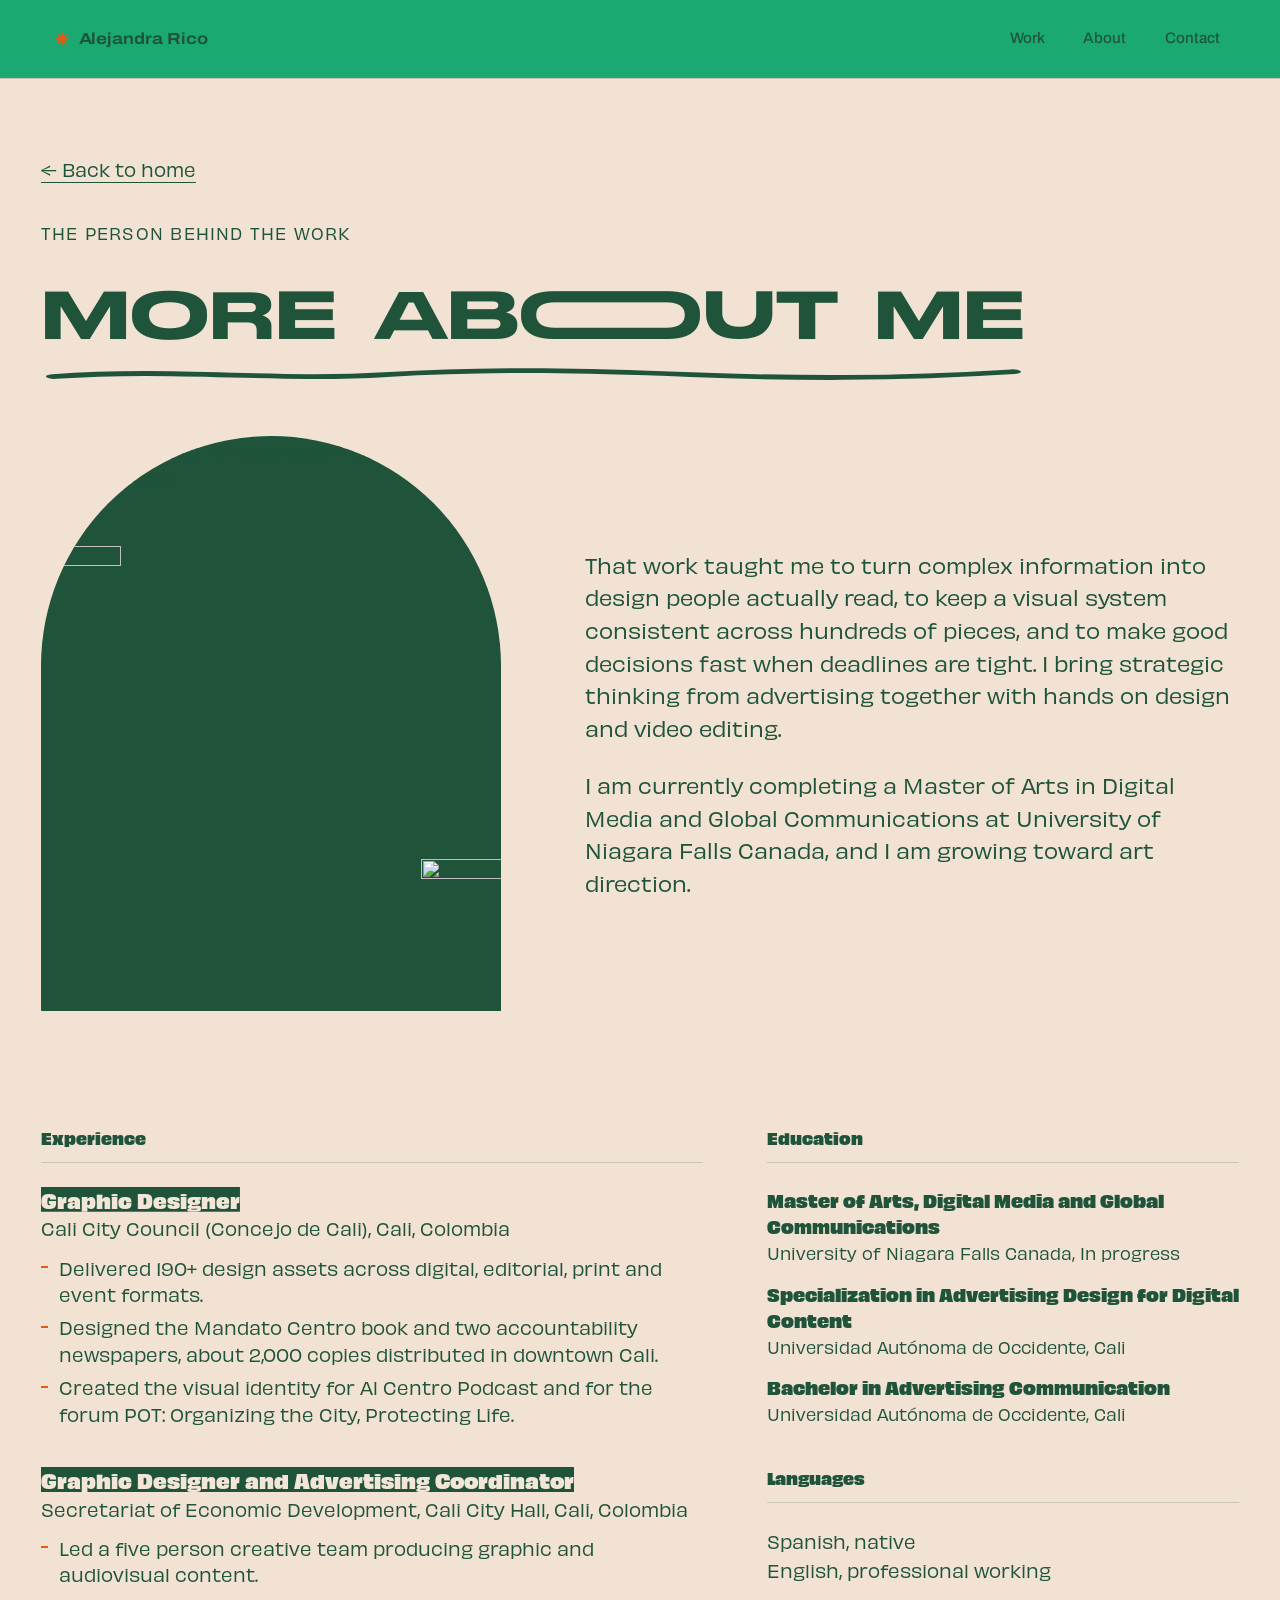
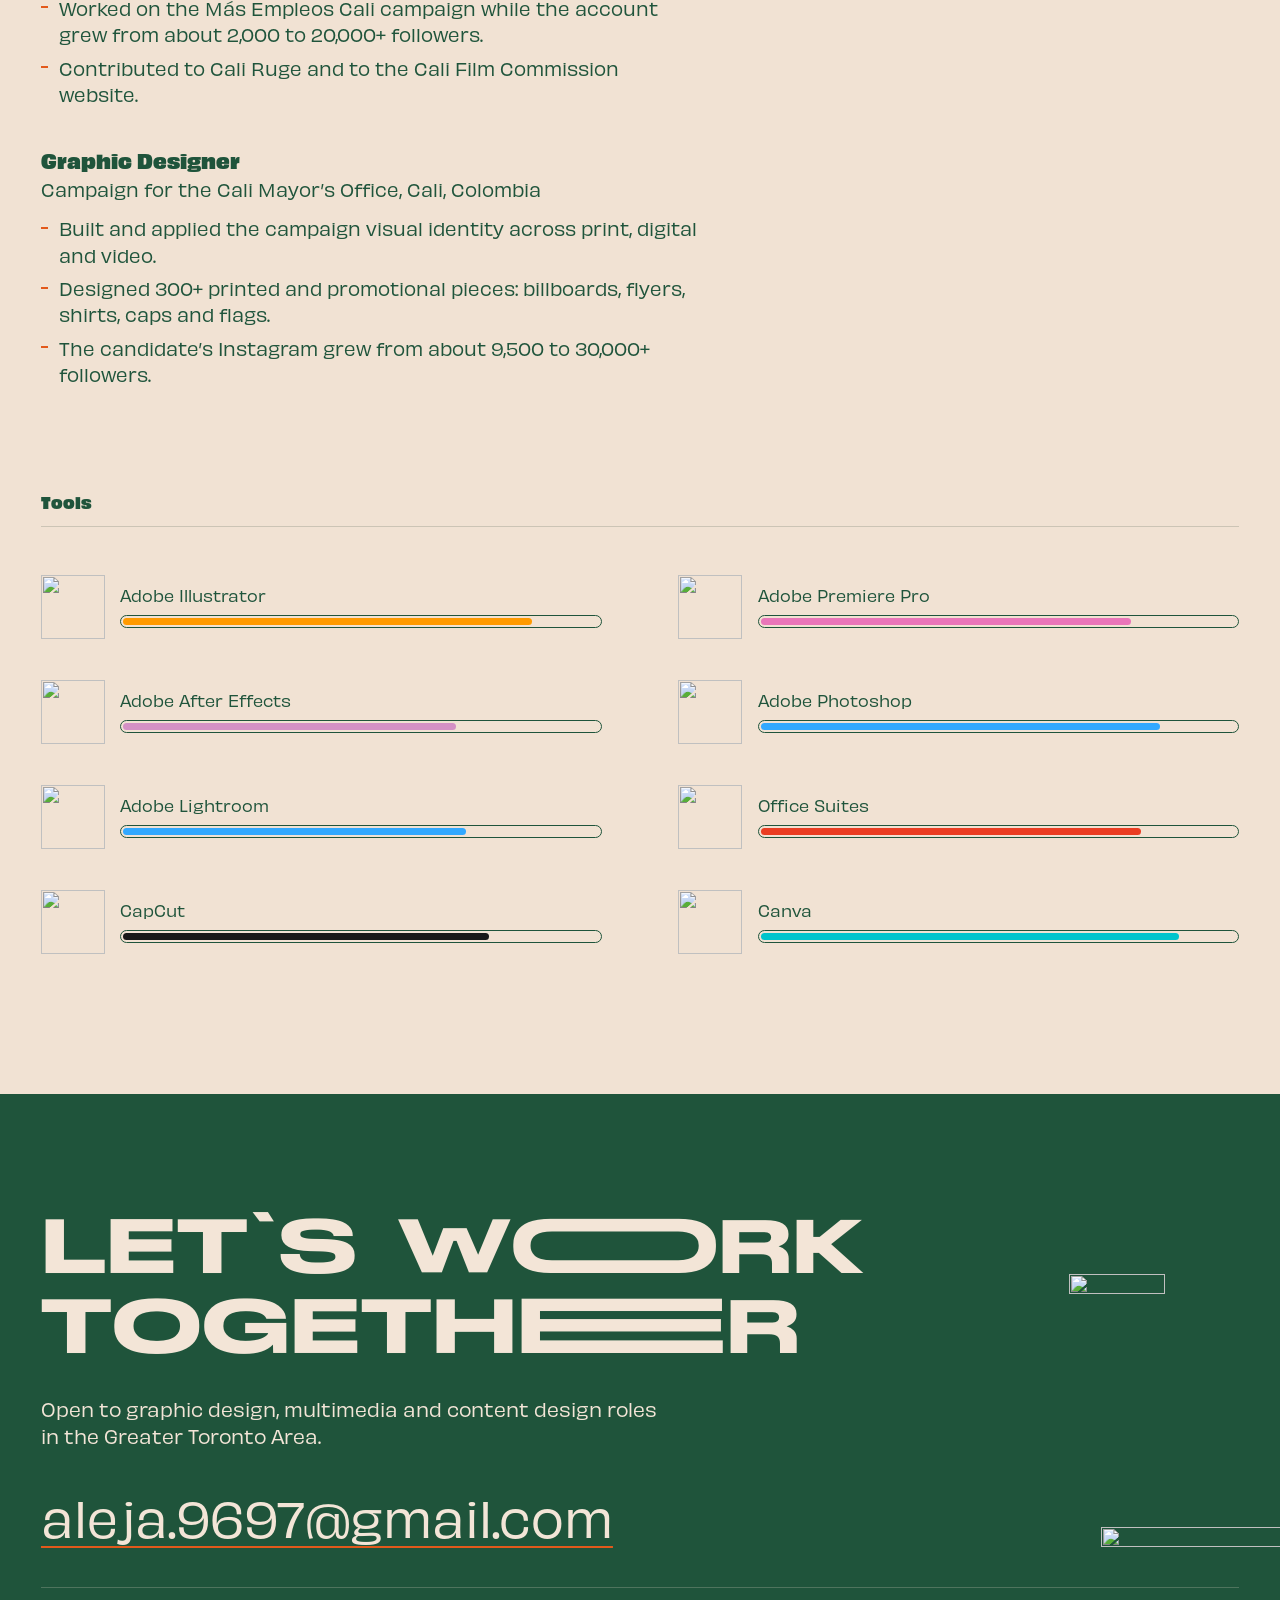
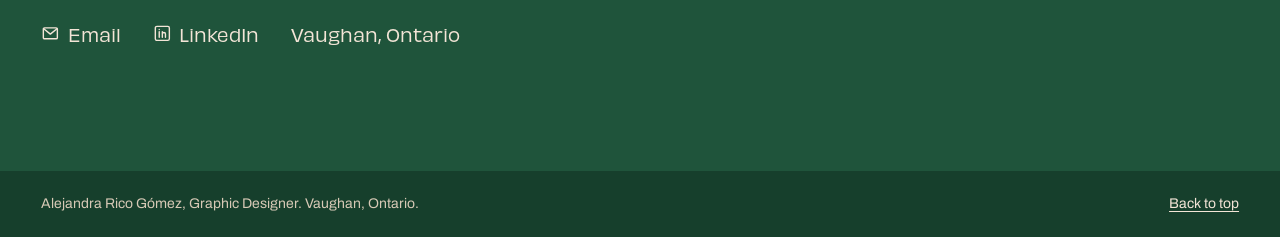
==== site/about/index.html @ 3a3b6ead "Save Mandato Centro final redesign and animations" ====
<!doctype html>
<html lang="en">
<head>
<meta charset="utf-8">
<meta name="viewport" content="width=device-width, initial-scale=1">
<title>About | Alejandra Rico</title>
<meta name="description" content="I am an advertising professional and graphic designer from Cali, Colombia. For five years I designed for public, institutional and political communication: books and newspapers, brand identities, social campaigns, video and print for the street. That work taught me to turn complex information into design people actually read, to keep a visual system consistent across hundreds of pieces, and to make good decisions fast when deadlines are tight. I bring strategic thinking from advertising together with hands on design and video editing. I am currently completing a Master of Arts in Digital Media and Global Communications at University of Niagara Falls Canada, and I am growing toward art direction.">
<meta name="theme-color" content="#1F543B">
<meta property="og:type" content="website">
<meta property="og:title" content="About | Alejandra Rico">
<meta property="og:description" content="I am an advertising professional and graphic designer from Cali, Colombia. For five years I designed for public, institutional and political communication: books and newspapers, brand identities, social campaigns, video and print for the street. That work taught me to turn complex information into design people actually read, to keep a visual system consistent across hundreds of pieces, and to make good decisions fast when deadlines are tight. I bring strategic thinking from advertising together with hands on design and video editing. I am currently completing a Master of Arts in Digital Media and Global Communications at University of Niagara Falls Canada, and I am growing toward art direction.">
<meta property="og:image" content="https://alejandra-rico-portfolio.vercel.app/img/al-centro/01.webp">
<meta name="twitter:card" content="summary_large_image">
<link rel="icon" href="../favicon.svg" type="image/svg+xml">
<link rel="preconnect" href="https://fonts.googleapis.com">
<link rel="preconnect" href="https://fonts.gstatic.com" crossorigin>
<link rel="stylesheet" href="https://fonts.googleapis.com/css2?family=Archivo:ital,wdth,wght@0,62..125,100..900;1,62..125,100..900&display=swap">
<link rel="stylesheet" href="../assets/styles.css">
<script src="../work-animation.js" defer></script></head>
<body class="is-about">

<a class="skip" href="#main">Skip to content</a>
<header class="site-header">
  <div class="wrap header-inner">
    <a class="brand" href="../"><svg class="spark" viewBox="0 0 40 40" aria-hidden="true" focusable="false"><path d="M20 0l3.2 12.4L33.5 4.6l-6.1 11.2L40 20l-12.6 4.2 6.1 11.2-10.3-7.8L20 40l-3.2-12.4-10.3 7.8 6.1-11.2L0 20l12.6-4.2L6.5 4.6l10.3 7.8z"/></svg><span>Alejandra Rico</span></a>
    <nav aria-label="Main">
      <ul class="nav">
        <li><a href="../#work">Work</a></li>
        <li><a href="../about/">About</a></li>
        <li><a href="../#contact">Contact</a></li>
      </ul>
    </nav>
  </div>
</header>
<main id="main">
<section class="about about-detail" id="about" aria-labelledby="about-title">
    <div class="wrap about-detail-intro">
      <a class="about-back" href="../#about">← Back to home</a>
      <span class="about-eyebrow">The person behind the work</span>
      <h1 id="about-title" class="section-title about-drawn-title"><span>MORE ABOOUT ME</span><svg class="about-underline" viewBox="0 0 300 20" preserveAspectRatio="none" aria-hidden="true" focusable="false"><path d="M4 12 C 41 3, 71 17, 105 10 S 168 6, 198 10 S 259 15, 296 7" pathLength="100" /></svg></h1>
      <div class="about-detail-lead">
        <figure class="about-portrait about-portrait--detail-stars">
          <img class="" src="../img/about/01.webp" width="619" height="1100" alt="Portrait of Alejandra Rico Gómez" fetchpriority="high" decoding="async">
          <img class="detail-portrait-star detail-portrait-star--first" src="/assets/img/estrella-marquee.svg" alt="" aria-hidden="true" width="130" height="130" loading="eager" decoding="async">
          <img class="detail-portrait-star detail-portrait-star--second" src="/assets/img/estrella-marquee.svg" alt="" aria-hidden="true" width="130" height="130" loading="eager" decoding="async">
        </figure>
        <div class="about-detail-copy">
          <p>That work taught me to turn complex information into design people actually read, to keep a visual system consistent across hundreds of pieces, and to make good decisions fast when deadlines are tight. I bring strategic thinking from advertising together with hands on design and video editing.</p>
          <p>I am currently completing a Master of Arts in Digital Media and Global Communications at University of Niagara Falls Canada, and I am growing toward art direction.</p>
        </div>
      </div>
    </div>
  <div class="wrap cv">
    <div class="cv-block cv-experience">
      <h3 class="cv-title">Experience</h3>
      <ol class="exp-list">
        <li class="exp">
          <p class="exp-role"><span class="exp-role-base">Graphic Designer</span><span class="exp-role-highlight" aria-hidden="true">Graphic Designer</span></p>
          <p class="exp-org">Cali City Council (Concejo de Cali), Cali, Colombia</p>
          <ul><li>Delivered 190+ design assets across digital, editorial, print and event formats.</li><li>Designed the Mandato Centro book and two accountability newspapers, about 2,000 copies distributed in downtown Cali.</li><li>Created the visual identity for Al Centro Podcast and for the forum POT: Organizing the City, Protecting Life.</li></ul>
        </li>
        <li class="exp">
          <p class="exp-role"><span class="exp-role-base">Graphic Designer and Advertising Coordinator</span><span class="exp-role-highlight" aria-hidden="true">Graphic Designer and Advertising Coordinator</span></p>
          <p class="exp-org">Secretariat of Economic Development, Cali City Hall, Cali, Colombia</p>
          <ul><li>Led a five person creative team producing graphic and audiovisual content.</li><li>Worked on the Más Empleos Cali campaign while the account grew from about 2,000 to 20,000+ followers.</li><li>Contributed to Cali Ruge and to the Cali Film Commission website.</li></ul>
        </li>
        <li class="exp">
          <p class="exp-role"><span class="exp-role-base">Graphic Designer</span><span class="exp-role-highlight" aria-hidden="true">Graphic Designer</span></p>
          <p class="exp-org">Campaign for the Cali Mayor’s Office, Cali, Colombia</p>
          <ul><li>Built and applied the campaign visual identity across print, digital and video.</li><li>Designed 300+ printed and promotional pieces: billboards, flyers, shirts, caps and flags.</li><li>The candidate’s Instagram grew from about 9,500 to 30,000+ followers.</li></ul>
        </li>
      </ol>
    </div>
    <div class="cv-side">
      <div class="cv-block">
        <h3 class="cv-title">Education</h3>
        <ul class="plain-list">
          <li><span class="strong">Master of Arts, Digital Media and Global Communications</span><span>University of Niagara Falls Canada, In progress</span></li>
          <li><span class="strong">Specialization in Advertising Design for Digital Content</span><span>Universidad Autónoma de Occidente, Cali</span></li>
          <li><span class="strong">Bachelor in Advertising Communication</span><span>Universidad Autónoma de Occidente, Cali</span></li>
        </ul>
      </div>
      <div class="cv-block">
        <h3 class="cv-title">Languages</h3>
        <p class="tool-line">Spanish, native<br>English, professional working</p>
      </div>
    </div>
  </div>

  <section class="tools-showcase wrap" aria-labelledby="tools-showcase-title">
    <h2 class="cv-title" id="tools-showcase-title">Tools</h2>
    <div class="tools-showcase-grid">
      <div class="tool-skill" style="--tool-brand-color:#FF9A00">
        <span class="tool-skill-icon" aria-hidden="true"><img class="tool-brand-logo" src="/assets/icons/tools/illustrator.svg" alt="" loading="lazy" decoding="async"></span>
        <div class="tool-skill-info">
          <span class="tool-skill-name">Adobe Illustrator</span>
          <span class="tool-skill-track" aria-hidden="true"><span class="tool-skill-fill" style="--fill-width:86%"></span></span>
        </div>
      </div>
      <div class="tool-skill" style="--tool-brand-color:#E976B9">
        <span class="tool-skill-icon" aria-hidden="true"><img class="tool-brand-logo" src="/assets/icons/tools/premierepro.svg" alt="" loading="lazy" decoding="async"></span>
        <div class="tool-skill-info">
          <span class="tool-skill-name">Adobe Premiere Pro</span>
          <span class="tool-skill-track" aria-hidden="true"><span class="tool-skill-fill" style="--fill-width:78%"></span></span>
        </div>
      </div>
      <div class="tool-skill" style="--tool-brand-color:#D490C5">
        <span class="tool-skill-icon" aria-hidden="true"><img class="tool-brand-logo" src="/assets/icons/tools/aftereffects.svg" alt="" loading="lazy" decoding="async"></span>
        <div class="tool-skill-info">
          <span class="tool-skill-name">Adobe After Effects</span>
          <span class="tool-skill-track" aria-hidden="true"><span class="tool-skill-fill" style="--fill-width:70%"></span></span>
        </div>
      </div>
      <div class="tool-skill" style="--tool-brand-color:#31A8FF">
        <span class="tool-skill-icon" aria-hidden="true"><img class="tool-brand-logo" src="/assets/icons/tools/photoshop.svg" alt="" loading="lazy" decoding="async"></span>
        <div class="tool-skill-info">
          <span class="tool-skill-name">Adobe Photoshop</span>
          <span class="tool-skill-track" aria-hidden="true"><span class="tool-skill-fill" style="--fill-width:84%"></span></span>
        </div>
      </div>
      <div class="tool-skill" style="--tool-brand-color:#31A8FF">
        <span class="tool-skill-icon" aria-hidden="true"><img class="tool-brand-logo" src="/assets/icons/tools/lightroom.svg" alt="" loading="lazy" decoding="async"></span>
        <div class="tool-skill-info">
          <span class="tool-skill-name">Adobe Lightroom</span>
          <span class="tool-skill-track" aria-hidden="true"><span class="tool-skill-fill" style="--fill-width:72%"></span></span>
        </div>
      </div>
      <div class="tool-skill" style="--tool-brand-color:#EA3E23">
        <span class="tool-skill-icon" aria-hidden="true"><img class="tool-brand-logo" src="/assets/icons/tools/microsoft365.svg" alt="" loading="lazy" decoding="async"></span>
        <div class="tool-skill-info">
          <span class="tool-skill-name">Office Suites</span>
          <span class="tool-skill-track" aria-hidden="true"><span class="tool-skill-fill" style="--fill-width:80%"></span></span>
        </div>
      </div>
      <div class="tool-skill" style="--tool-brand-color:#191919">
        <span class="tool-skill-icon" aria-hidden="true"><img class="tool-brand-logo" src="/assets/icons/tools/capcut.svg" alt="" loading="lazy" decoding="async"></span>
        <div class="tool-skill-info">
          <span class="tool-skill-name">CapCut</span>
          <span class="tool-skill-track" aria-hidden="true"><span class="tool-skill-fill" style="--fill-width:77%"></span></span>
        </div>
      </div>
      <div class="tool-skill" style="--tool-brand-color:#00C4CC">
        <span class="tool-skill-icon" aria-hidden="true"><img class="tool-brand-logo" src="/assets/icons/tools/canva.svg" alt="" loading="lazy" decoding="async"></span>
        <div class="tool-skill-info">
          <span class="tool-skill-name">Canva</span>
          <span class="tool-skill-track" aria-hidden="true"><span class="tool-skill-fill" style="--fill-width:88%"></span></span>
        </div>
      </div>
    </div>
  </section>

  </section>
</main>
<section class="contact" id="contact" aria-labelledby="contact-title">
  <img class="contact-side-star contact-side-star--left" src="/assets/img/star-side-left.svg" alt="" aria-hidden="true" width="1203" height="955">
  <img class="contact-side-star contact-side-star--right" src="/assets/img/star-side-right.svg" alt="" aria-hidden="true" width="802" height="1100">
  <div class="wrap">
    <h2 class="contact-title" id="contact-title">LET’S WOORK TOGETHEER</h2>
    <img class="contact-accent-star" src="/assets/img/estrella-marquee.svg" alt="" aria-hidden="true" width="140" height="140" loading="lazy" decoding="async">
    <p class="contact-lede">Open to graphic design, multimedia and content design roles in the Greater Toronto Area.</p>
    <a class="contact-email" href="mailto:aleja.9697@gmail.com">aleja.9697@gmail.com</a>
    <ul class="contact-links">
      <li><a href="mailto:aleja.9697@gmail.com"><svg class="icon" viewBox="0 0 24 24" aria-hidden="true" focusable="false"><rect x="3" y="5" width="18" height="14" rx="1.5"/><path d="m3.5 6 8.5 7 8.5-7"/></svg><span>Email</span></a></li>
      <li><a href="https://www.linkedin.com/in/alexaricogo01/" target="_blank" rel="noopener"><svg class="icon" viewBox="0 0 24 24" aria-hidden="true" focusable="false"><rect x="3" y="3" width="18" height="18" rx="2"/><path d="M8 10v7M8 7v.01M12 17v-4a2 2 0 0 1 4 0v4M12 10v7"/></svg><span>LinkedIn</span></a></li>
      <li class="contact-place">Vaughan, Ontario</li>
    </ul>
  </div>
</section>
<footer class="site-footer">
  <div class="wrap footer-inner">
    <p>Alejandra Rico Gómez, Graphic Designer. Vaughan, Ontario.</p>
    <p><a href="../#top">Back to top</a></p>
  </div>
</footer>
</body>
</html>
---- site/assets/styles.css ----
/* Alejandra Rico portfolio
   Palette and type drawn from her own portfolio: forest green, sand, ember spark.
   Typeface: Archivo (variable width + weight). */

@font-face {
  font-family: 'Stretch Pro';
  src: url('./fonts/StretchPro.otf') format('opentype');
  font-weight: 400;
  font-style: normal;
  font-display: swap;
}
@font-face {
  font-family: 'Obviously';
  src: url('./fonts/fonnts.com-Obviously_Blck.otf') format('opentype');
  font-weight: 900;
  font-style: normal;
  font-display: swap;
}
@font-face {
  font-family: 'Obviously';
  src: url('./fonts/fonnts.com-Obviously.otf') format('opentype');
  font-weight: 400;
  font-style: normal;
  font-display: swap;
}
:root {
  --forest: #1f543b;
  --forest-deep: #163f2c;
  --sand: #f1e2d3;
  --sand-deep: #e8d2bd;
  --paper: #f8efe6;
  --ink: #11281b;
  --ink-soft: #3f5446;
  --on-forest: #f3e5d7;
  --on-forest-soft: #d7c9b6;
  --ember: #e2591b;
  --rule: rgba(17, 40, 27, 0.16);
  --rule-forest: rgba(243, 229, 215, 0.22);

  --gutter: clamp(1rem, 3.2vw, 2.75rem);
  --max: 1440px;
  --space-1: 0.5rem;
  --space-2: 1rem;
  --space-3: 1.5rem;
  --space-4: 2.5rem;
  --space-5: 4rem;
  --space-6: clamp(4rem, 9vw, 8rem);

  --text: 1.0625rem;
  --small: 0.875rem;
  --ease: cubic-bezier(0.2, 0.7, 0.1, 1);
  color-scheme: light;
}

*,
*::before,
*::after { box-sizing: border-box; }

html { -webkit-text-size-adjust: 100%; scroll-behavior: smooth; }
@media (prefers-reduced-motion: reduce) { html { scroll-behavior: auto; } }

body {
  margin: 0;
  background: var(--sand);
  color: var(--ink);
  font-family: 'Archivo', system-ui, -apple-system, 'Segoe UI', sans-serif;
  font-size: var(--text);
  line-height: 1.55;
  font-stretch: 100%;
  font-weight: 400;
  -webkit-font-smoothing: antialiased;
  text-rendering: optimizeLegibility;
}

::selection { background: var(--forest); color: var(--on-forest); }
.hero ::selection, .contact ::selection { background: var(--on-forest); color: var(--forest); }
html { scrollbar-color: var(--forest) var(--sand-deep); }

img { display: block; max-width: 100%; height: auto; }
h1, h2, h3, p, dl, dd, ul, ol, figure { margin: 0; }
ul, ol { padding: 0; list-style: none; }
a { color: inherit; }

:focus-visible {
  outline: 2px solid var(--ember);
  outline-offset: 3px;
  border-radius: 2px;
}

.wrap {
  width: 100%;
  max-width: var(--max);
  margin-inline: auto;
  padding-inline: var(--gutter);
}

.icon {
  width: 1.1em;
  height: 1.1em;
  fill: none;
  stroke: currentColor;
  stroke-width: 1.8;
  stroke-linecap: round;
  stroke-linejoin: round;
  flex: none;
}

.spark { fill: var(--ember); flex: none; }

.skip {
  position: absolute;
  left: var(--gutter);
  top: -100px;
  background: var(--ink);
  color: var(--paper);
  padding: 0.6rem 1rem;
  z-index: 10;
  text-decoration: none;
}
.skip:focus { top: 0.75rem; }

/* ---------- Header ---------- */
.site-header { position: relative; z-index: 2; }
.is-home .site-header { background: var(--forest); color: var(--on-forest); }
.header-inner {
  display: flex;
  align-items: center;
  justify-content: space-between;
  gap: var(--space-2);
  min-height: 4.25rem;
}
.brand {
  display: inline-flex;
  align-items: center;
  gap: 0.55rem;
  text-decoration: none;
  font-weight: 700;
  font-stretch: 115%;
  font-size: 1rem;
  letter-spacing: -0.005em;
  min-height: 44px;
}
.brand .spark { width: 1rem; height: 1rem; transition: transform 0.6s var(--ease); }
.brand:hover .spark { transform: rotate(45deg); }
.nav { display: flex; gap: clamp(0.25rem, 2vw, 1.75rem); }
.nav a {
  display: inline-flex;
  align-items: center;
  min-height: 44px;
  padding-inline: 0.4rem;
  text-decoration: none;
  font-size: 0.95rem;
  font-weight: 500;
  background-image: linear-gradient(currentColor, currentColor);
  background-size: 0 1.5px;
  background-repeat: no-repeat;
  background-position: 0.4rem calc(100% - 0.7rem);
  transition: background-size 0.3s var(--ease);
}
.nav a:hover { background-size: calc(100% - 0.8rem) 1.5px; }

/* ---------- Hero ---------- */
.hero {
  background: var(--forest);
  color: var(--on-forest);
  padding-block: clamp(2rem, 6vw, 5rem) clamp(2.5rem, 6vw, 5rem);
  overflow: hidden;
}
.hero .wrap { container-type: inline-size; }
.hero-name {
  font-family: 'Stretch Pro', sans-serif;
  font-stretch: normal;
  font-weight: 400;
  text-transform: uppercase;
  font-size: calc(100cqi / 12.5);
  line-height: 0.95;
  letter-spacing: 0;
  color: var(--on-forest);
}
.hero-name .line { display: flex; align-items: flex-start; gap: 0.08em; overflow: hidden; padding-bottom: 0.04em; }
.hero-name .line > span { display: block; }
.hero-name .spark { width: 0.34em; height: 0.34em; margin-top: 0.06em; }
@media (prefers-reduced-motion: no-preference) {
  .hero-name .line > span { animation: rise 0.9s var(--ease) both; }
  .hero-name .line:nth-child(2) > span { animation-delay: 0.08s; }
  .hero-name .spark { animation: spin-in 1.1s 0.25s var(--ease) both; }
  .hero-foot { animation: fade 0.8s 0.35s var(--ease) both; }
}
@keyframes rise { from { transform: translateY(105%); } to { transform: none; } }
@keyframes spin-in { from { transform: rotate(-90deg) scale(0.2); opacity: 0; } to { transform: none; opacity: 1; } }
@keyframes fade { from { opacity: 0; } to { opacity: 1; } }

.hero-foot {
  display: grid;
  grid-template-columns: minmax(0, 1.25fr) minmax(0, 1fr);
  gap: var(--space-4);
  margin-top: clamp(2rem, 5vw, 4rem);
  padding-top: var(--space-3);
  border-top: 1px solid var(--rule-forest);
}
.hero-statement {
  font-size: clamp(1.15rem, 1.9vw, 1.6rem);
  line-height: 1.35;
  font-weight: 400;
  max-width: 34ch;
  text-wrap: pretty;
}
.hero-statement a { color: inherit; }
.hero-facts { display: grid; gap: 0.9rem; align-content: start; font-size: 0.95rem; }
.hero-facts div { display: grid; grid-template-columns: 6.5rem 1fr; gap: 1rem; }
.hero-facts dt { color: var(--on-forest-soft); }
.hero-facts a { text-decoration-thickness: 1px; text-underline-offset: 3px; overflow-wrap: anywhere; }
.hero-facts a:hover { color: #fff; }

/* ---------- Section heads ---------- */
.section-head {
  display: flex;
  justify-content: space-between;
  align-items: baseline;
  gap: var(--space-3);
  flex-wrap: wrap;
  margin-bottom: var(--space-4);
}
.section-title {
  font-stretch: 125%;
  font-weight: 800;
  font-size: clamp(1.9rem, 4.4vw, 3.6rem);
  line-height: 0.95;
  letter-spacing: -0.02em;
  text-transform: uppercase;
}
.section-note { color: var(--ink-soft); max-width: 36ch; font-size: 0.95rem; }

/* ---------- Work grid ---------- */
.work { padding-block: var(--space-6) var(--space-5); }
.work-row {
  display: grid;
  grid-template-columns: repeat(12, minmax(0, 1fr));
  column-gap: clamp(0.75rem, 1.6vw, 1.5rem);
  margin-bottom: clamp(2rem, 4vw, 3.5rem);
}
.work-item {
  grid-column: span var(--span);
  text-decoration: none;
  display: block;
}
.work-media {
  display: block;
  overflow: hidden;
  height: clamp(260px, 36vw, 600px);
  background: var(--sand-deep);
  border-radius: 3px;
}
.work-row:has(.span-4) .work-media { height: clamp(260px, 32vw, 520px); }
.work-media img {
  width: 100%;
  height: 100%;
  object-fit: cover;
  transition: transform 0.9s var(--ease);
}
.work-item:hover .work-media img { transform: scale(1.025); }
.work-item.is-contain .work-media { background: var(--forest); }
.work-item.is-contain .work-media img { object-fit: contain; }
.work-caption {
  display: flex;
  justify-content: space-between;
  align-items: baseline;
  gap: 1rem;
  padding-top: 0.85rem;
}
.work-title {
  font-stretch: 112%;
  font-weight: 700;
  font-size: clamp(1.05rem, 1.5vw, 1.3rem);
  line-height: 1.2;
  letter-spacing: -0.01em;
}
.work-item:hover .work-title { text-decoration: underline; text-decoration-thickness: 1.5px; text-underline-offset: 4px; }
.work-meta {
  display: flex;
  gap: 1rem;
  color: var(--ink-soft);
  font-size: var(--small);
  white-space: nowrap;
}

/* ---------- About ---------- */
.about { padding-block: var(--space-5) var(--space-6); border-top: 1px solid var(--rule); }
.about-grid {
  display: grid;
  grid-template-columns: minmax(0, 5fr) minmax(0, 7fr);
  gap: clamp(2rem, 5vw, 5rem);
  align-items: end;
}
.about-portrait {
  background: var(--forest);
  border-radius: 999px 999px 3px 3px;
  overflow: hidden;
  aspect-ratio: 4 / 5;
  display: flex;
  align-items: flex-end;
  justify-content: center;
  max-width: 460px;
}
.about-portrait img { width: 70%; height: auto; }
.about-body { display: grid; gap: 1.1rem; max-width: 62ch; }
.about-body .section-title { margin-bottom: 0.4rem; }
.about-body p { color: var(--ink-soft); text-wrap: pretty; }
.about-body .lede { color: var(--ink); font-size: clamp(1.15rem, 1.7vw, 1.4rem); line-height: 1.4; }

.impact-wrap { margin-top: var(--space-6); }
.impact { display: grid; }
.impact-item {
  display: grid;
  grid-template-columns: minmax(9rem, 3fr) minmax(0, 7fr);
  gap: 0.25rem clamp(1rem, 3vw, 3rem);
  align-items: center;
  padding-block: 1.1rem;
  border-bottom: 1px solid var(--rule);
}
.impact-item:first-child { padding-top: 0.2rem; }
.impact-value {
  font-stretch: 125%;
  font-weight: 800;
  font-size: clamp(1.9rem, 3.6vw, 3.2rem);
  line-height: 1;
  letter-spacing: -0.02em;
  color: var(--forest);
  font-variant-numeric: tabular-nums;
}
.impact-label { font-size: clamp(1rem, 1.4vw, 1.2rem); color: var(--ink); max-width: 52ch; }

.cv {
  display: grid;
  grid-template-columns: minmax(0, 7fr) minmax(0, 5fr);
  gap: clamp(2rem, 5vw, 5rem);
  margin-top: var(--space-6);
}
.cv-title {
  font-size: var(--small);
  font-weight: 600;
  color: var(--ink-soft);
  padding-bottom: 0.75rem;
  margin-bottom: var(--space-3);
  border-bottom: 1px solid var(--rule);
}
.exp-list { display: grid; gap: var(--space-4); }
.exp-role { font-stretch: 112%; font-weight: 700; font-size: 1.2rem; line-height: 1.25; }
.exp-org { color: var(--ink-soft); margin-top: 0.15rem; }
.exp ul { margin-top: 0.8rem; display: grid; gap: 0.45rem; }
.exp ul li { position: relative; padding-left: 1.1rem; max-width: 62ch; }
.exp ul li::before {
  content: '';
  position: absolute;
  left: 0;
  top: 0.68em;
  width: 0.45rem;
  height: 2px;
  background: var(--ember);
}
.cv-side { display: grid; gap: var(--space-4); align-content: start; }
.plain-list { display: grid; gap: 1rem; }
.plain-list li { display: grid; gap: 0.1rem; }
.strong { font-weight: 600; }
.plain-list li span:not(.strong) { color: var(--ink-soft); font-size: 0.95rem; }
.tool-line { color: var(--ink); line-height: 1.7; }

.capabilities { margin-top: var(--space-6); }
.cap-list {
  display: grid;
  grid-template-columns: repeat(3, minmax(0, 1fr));
  column-gap: clamp(1.5rem, 3vw, 3rem);
  row-gap: var(--space-4);
}
.cap dt { font-stretch: 112%; font-weight: 700; font-size: 1.15rem; margin-bottom: 0.35rem; }
.cap dd { color: var(--ink-soft); max-width: 38ch; }

/* ---------- Contact ---------- */
.contact {
  background: var(--forest);
  color: var(--on-forest);
  padding-block: var(--space-6);
}
.contact-title {
  font-stretch: 125%;
  font-weight: 800;
  text-transform: uppercase;
  font-size: clamp(2.1rem, 7vw, 6.5rem);
  line-height: 0.92;
  letter-spacing: -0.02em;
  max-width: 12ch;
}
.contact-lede { margin-top: var(--space-3); max-width: 44ch; color: var(--on-forest-soft); font-size: 1.1rem; }
.contact-email {
  display: inline-block;
  margin-top: var(--space-4);
  font-stretch: 110%;
  font-weight: 600;
  font-size: clamp(1.3rem, 4.2vw, 3.4rem);
  line-height: 1.1;
  letter-spacing: -0.01em;
  text-decoration: underline;
  text-decoration-thickness: 2px;
  text-underline-offset: 0.18em;
  text-decoration-color: var(--ember);
  overflow-wrap: anywhere;
  transition: color 0.2s;
}
.contact-email:hover { color: #fff; }
.contact-links {
  display: flex;
  flex-wrap: wrap;
  gap: 0.75rem 2rem;
  align-items: center;
  margin-top: var(--space-4);
  padding-top: var(--space-3);
  border-top: 1px solid var(--rule-forest);
}
.contact-links a {
  display: inline-flex;
  align-items: center;
  gap: 0.5rem;
  min-height: 44px;
  text-decoration: none;
  font-weight: 500;
}
.contact-links a:hover span { text-decoration: underline; text-underline-offset: 4px; }
.contact-place { color: var(--on-forest-soft); }

.site-footer { background: var(--forest-deep); color: var(--on-forest-soft); font-size: var(--small); }
.footer-inner { display: flex; justify-content: space-between; gap: 1rem; flex-wrap: wrap; padding-block: 1.4rem; }
.footer-inner a { color: var(--on-forest); text-underline-offset: 3px; }

/* ---------- Project page ---------- */
.project-head { padding-block: clamp(1.5rem, 4vw, 3rem) var(--space-5); }
.back {
  display: inline-flex;
  align-items: center;
  gap: 0.45rem;
  min-height: 44px;
  text-decoration: none;
  font-size: 0.95rem;
  font-weight: 500;
  color: var(--ink-soft);
  margin-bottom: clamp(1.5rem, 4vw, 3rem);
}
.back:hover { color: var(--ink); }
.back:hover .icon { transform: translateX(-3px); }
.back .icon { transition: transform 0.25s var(--ease); }
.project-title {
  font-stretch: 125%;
  font-weight: 800;
  text-transform: uppercase;
  font-size: clamp(2.2rem, 7.4vw, 6rem);
  line-height: 0.9;
  letter-spacing: -0.02em;
  max-width: 14ch;
  text-wrap: balance;
}
.project-summary {
  margin-top: var(--space-3);
  font-size: clamp(1.15rem, 1.9vw, 1.55rem);
  line-height: 1.35;
  max-width: 40ch;
  text-wrap: pretty;
}
.project-meta {
  display: grid;
  grid-template-columns: repeat(5, minmax(0, 1fr));
  gap: var(--space-3);
  margin-top: var(--space-5);
  padding-top: var(--space-3);
  border-top: 1.5px solid var(--ink);
}
.project-meta dt { font-size: var(--small); color: var(--ink-soft); margin-bottom: 0.3rem; }
.project-meta dd { font-weight: 500; }
.project-links { margin-top: var(--space-4); display: flex; flex-wrap: wrap; gap: 0.75rem; }
.pill-link {
  display: inline-flex;
  align-items: center;
  gap: 0.5rem;
  min-height: 44px;
  padding: 0.6rem 1.2rem;
  background: var(--forest);
  color: var(--on-forest);
  text-decoration: none;
  font-weight: 600;
  border-radius: 999px;
  transition: background-color 0.2s;
}
.pill-link:hover { background: var(--forest-deep); }
.pill-link:hover .icon { transform: translate(2px, -2px); }
.pill-link .icon { transition: transform 0.25s var(--ease); }

.project-story { background: var(--paper); padding-block: var(--space-5); }
.story-grid {
  display: grid;
  grid-template-columns: repeat(3, minmax(0, 1fr));
  gap: var(--space-4) clamp(1.5rem, 3vw, 3rem);
}
.story-title { font-size: var(--small); font-weight: 600; color: var(--forest); margin-bottom: 0.6rem; }
.story p { max-width: 46ch; text-wrap: pretty; }
.palette { grid-column: 1 / -1; padding-top: var(--space-3); border-top: 1px solid var(--rule); }
.palette ul { display: flex; flex-wrap: wrap; gap: 1.25rem; }
.palette li { display: grid; gap: 0.45rem; }
.swatch {
  display: block;
  width: clamp(4.5rem, 9vw, 7.5rem);
  aspect-ratio: 3 / 2;
  border-radius: 3px;
  box-shadow: inset 0 0 0 1px rgba(17, 40, 27, 0.1);
}
.hex { font-size: var(--small); color: var(--ink-soft); font-variant-numeric: tabular-nums; }

.gallery { padding-block: var(--space-5) var(--space-3); }
.g-row { display: flex; gap: clamp(0.6rem, 1.2vw, 1.1rem); margin-bottom: clamp(0.6rem, 1.2vw, 1.1rem); }
.g-item { flex: calc(var(--r) * 100) 1 0; min-width: 0; }
.g-item img { width: 100%; border-radius: 3px; background: var(--sand-deep); }

.social-group { padding-block: var(--space-4); }
.social-group + .social-group { border-top: 1px solid var(--rule); }
.project-story + .social-group { margin-top: var(--space-3); }
.social-head { display: flex; align-items: baseline; gap: 1rem; flex-wrap: wrap; margin-bottom: var(--space-3); }
.social-name { font-stretch: 115%; font-weight: 700; font-size: clamp(1.3rem, 2.2vw, 1.8rem); line-height: 1.15; }
.social-note { color: var(--ink-soft); }
.post-grid { display: grid; grid-template-columns: repeat(6, minmax(0, 1fr)); gap: clamp(0.4rem, 0.9vw, 0.8rem); }
.post-grid img { width: 100%; height: 100%; object-fit: cover; aspect-ratio: 4 / 5; border-radius: 2px; background: var(--sand-deep); }

/* Optional photographic next-project navigation, enabled in project content. */
.project-next-visual-link {
  position: relative;
  isolation: isolate;
  display: block;
  overflow: hidden;
  background: #1F543B;
  color: #F3E5D7;
  text-decoration: none;
  font-family: 'Obviously', sans-serif;
}
.project-next-visual-atmosphere {
  position: relative;
  height: clamp(260px, 38vw, 560px);
  overflow: hidden;
}
.project-next-visual-background {
  position: absolute;
  inset: 0;
  width: 100%;
  height: 100%;
  object-fit: cover;
  object-position: center 42%;
}
.project-next-visual-atmosphere::after {
  content: '';
  position: absolute;
  inset: 0;
  background: linear-gradient(180deg, rgba(31,84,59,.08), rgba(31,84,59,.55) 50%, #1F543B 100%);
}
.project-next-visual-content {
  display: grid;
  grid-template-columns: minmax(0, 1.15fr) minmax(0, 1fr);
  align-items: center;
  gap: clamp(2rem, 5vw, 5rem);
  padding-block: clamp(2.5rem, 6vw, 6rem);
  background: #1F543B;
}
.project-next-visual-photo { display: flex; align-items: center; justify-content: center; }
.project-next-visual-image {
  width: 100%;
  height: auto;
  max-height: 380px;
  aspect-ratio: auto;
  object-fit: contain;
  transition: transform .7s ease;
}
.project-next-visual-label {
  display: flex;
  align-items: center;
  gap: 1rem;
  margin-bottom: 1.25rem;
  font-size: .9rem;
  letter-spacing: .1em;
}
.project-next-visual-label .icon { width: 1.5rem; height: 1.5rem; transition: transform .3s ease; }
.project-next-visual-content h2 {
  max-width: 18ch;
  font: 900 clamp(2rem, 4vw, 4rem)/1.08 'Obviously', sans-serif;
  letter-spacing: -.04em;
  text-wrap: balance;
}
.project-next-visual-content p { max-width: 48ch; margin-top: 1.5rem; font-size: clamp(1rem, 1.5vw, 1.2rem); }
.project-next-visual-link:focus-visible { outline: 3px solid #F3E5D7; outline-offset: -8px; }
@media (hover: hover) {
  .project-next-visual-link:hover .project-next-visual-image { transform: scale(1.025); }
  .project-next-visual-link:hover .icon { transform: translateX(5px); }
}
@media (max-width: 760px) {
  .project-next-visual-content { grid-template-columns: minmax(0, 1fr); }
  .project-next-visual-background { object-position: 58% center; }
}
@media (prefers-reduced-motion: reduce) {
  .project-next-visual-image, .project-next-visual-label .icon { transition: none; }
  .project-next-visual-link:hover .project-next-visual-image,
  .project-next-visual-link:hover .icon { transform: none; }
}
.is-mandato .project-meta dt,
.is-mandato .project-meta dd { font-family: 'Obviously', sans-serif; font-weight: 400; }
.is-mandato .project-meta dt { font-size: .8rem; letter-spacing: .04em; }
.project-tools { display: flex; flex-wrap: wrap; align-items: center; gap: .65rem; }
.project-tools img { width: 36px; height: 36px; object-fit: contain; }
.is-mandato .project--editorial .project-story {
  position: relative;
  isolation: isolate;
  overflow: hidden;
  background-color: #1F543B;
  background-image:
    linear-gradient(to right, rgba(68,133,104,.3) 1px, transparent 1px),
    linear-gradient(to bottom, rgba(68,133,104,.3) 1px, transparent 1px);
  background-size: 30px 30px;
  background-repeat: repeat;
}
.is-mandato .project-story .story { background: #1AAA71; border-color: #1F543B; }
.is-mandato .project-story .story-title,
.is-mandato .project-story .story p { color: #11281B; }
.is-mandato .project-story::before,
.is-mandato .project-story::after {
  content: '';
  position: absolute;
  width: clamp(100px, 18vw, 240px);
  height: clamp(100px, 18vw, 240px);
  background: center / contain no-repeat;
  opacity: .2;
  pointer-events: none;
  z-index: -1;
}
.is-mandato .project-story::before { top: 0; left: -3%; background-image: url('./img/star-side-left.svg'); }
.is-mandato .project-story::after { bottom: 0; right: -3%; background-image: url('./img/star-side-right.svg'); }
.project-footer { background: #F3E5D7; color: #1F543B; font: 400 .95rem/1.6 'Obviously', sans-serif; }
.project-footer-inner { display: flex; justify-content: space-between; align-items: center; gap: 2rem; padding-block: 2.5rem; }
.project-footer-copyright { margin-top: .5rem; font-size: .75rem; }
.project-footer-actions { display: flex; flex-wrap: wrap; gap: 1rem; }
.project-footer-actions a,
.project-footer-actions button { padding: .65rem 1rem; border: 1px solid currentColor; border-radius: 2px; color: inherit; background: transparent; font: inherit; text-decoration: none; }
.project-footer-actions button:disabled { opacity: .5; cursor: not-allowed; }
.project-footer-actions a { transition: background-color .2s ease, color .2s ease; }
.project-footer-actions a:hover,
.project-footer-actions a:focus-visible { background: #1F543B; color: #F3E5D7; }
.project-loader { display: none; }
.project-loader.is-active { display: grid; place-items: center; position: fixed; inset: 0; z-index: 9999; background: #1F543B; pointer-events: none; animation: project-loader-safety 2.5s step-end forwards; }
.project-loader img { animation: project-entry-spin 1.8s linear infinite; }
@keyframes project-entry-spin { to { transform: rotate(360deg); } }
@keyframes project-loader-safety { to { visibility: hidden; } }
@media (prefers-reduced-motion: reduce) {
  .project-loader img { animation: none; }
  .project-footer-actions a { transition: none; }
}
@media (max-width: 760px) { .project-footer-inner { flex-direction: column; align-items: flex-start; } }
.next { padding-block: var(--space-5) var(--space-6); }
.next-link {
  display: flex;
  justify-content: space-between;
  align-items: flex-end;
  flex-wrap: wrap;
  gap: 0.75rem 2rem;
  text-decoration: none;
  padding-top: var(--space-3);
  border-top: 1.5px solid var(--ink);
}
.next-label {
  display: inline-flex;
  align-items: center;
  gap: 0.5rem;
  font-weight: 600;
  color: var(--forest);
  white-space: nowrap;
}
.next-title {
  min-width: 0;
  font-stretch: 125%;
  font-weight: 800;
  text-transform: uppercase;
  font-size: clamp(1.8rem, 5.5vw, 5rem);
  line-height: 0.95;
  letter-spacing: -0.02em;
  overflow-wrap: break-word;
}
.next-label .icon { transition: transform 0.3s var(--ease); }
.next-link:hover .next-label .icon { transform: translateX(5px); }
.next-link:hover .next-title { color: var(--forest); }

.hero-404 { min-height: 50vh; }
.hero-404 .hero-statement { margin-top: var(--space-4); }

/* ---------- Responsive ---------- */
@media (max-width: 1024px) {
  .cap-list { grid-template-columns: repeat(2, minmax(0, 1fr)); }
  .project-meta { grid-template-columns: repeat(2, minmax(0, 1fr)); }
}

@media (max-width: 760px) {
  :root { --text: 1rem; }
  .hero-foot { grid-template-columns: 1fr; gap: var(--space-3); }
  .hero-facts div { grid-template-columns: 5.5rem 1fr; }
  .work-row { display: block; margin-bottom: 0; }
  .work-item { margin-bottom: 2.25rem; }
  .work-media,
  .work-row:has(.span-4) .work-media { height: auto; aspect-ratio: 4 / 5; }
  .work-item.span-7 .work-media,
  .work-item.span-12 .work-media { aspect-ratio: 4 / 3; }
  .work-caption { flex-direction: column; gap: 0.2rem; }
  .about-grid { grid-template-columns: 1fr; }
  .about-portrait { max-width: 300px; }
  .cv { grid-template-columns: 1fr; }
  .impact-item { grid-template-columns: 1fr; }
  .cap-list { grid-template-columns: 1fr; }
  .story-grid { grid-template-columns: 1fr; }
  .g-row { flex-direction: column; }
  .g-item { flex: none; }
  .post-grid { grid-template-columns: repeat(3, minmax(0, 1fr)); }
  .project-title { font-stretch: 100%; font-size: clamp(1.7rem, 8.6vw, 3rem); }
  .next-title { font-stretch: 105%; font-size: clamp(1.6rem, 7.6vw, 3rem); }
  .project-meta { margin-top: var(--space-4); row-gap: var(--space-3); }
  .nav { gap: 0; }
  .nav a { font-size: 0.9rem; }
  .brand span { font-size: 0.95rem; }
}
/* MENU SUPERIOR - OBVIOUSLY */

.is-home .site-header {
  background: var(--forest);
  padding-top: 12px;
}

.is-home .header-inner {
  background: #1AAA71;
  color: #1F543B;
  font-family: 'Obviously', sans-serif;
  font-weight: 900;
  border-radius: 16px;
  padding-inline: 24px;
  min-height: 66px;
}

.is-home .brand,
.is-home .nav a {
  color: #1F543B;
  font-family: 'Obviously', sans-serif;
  font-weight: 900;
}

@media (max-width: 360px) {
  .project-meta { grid-template-columns: 1fr; }
}

/* OBVIOUSLY REGULAR - TEXTOS INFERIORES */

.hero-copy-box,
.hero-info-box {
  font-family: 'Obviously', sans-serif;
  font-weight: 400;
  color: #F3E5D7;
}

.hero-copy-box .hero-statement,
.hero-info-box .fact-card dt,
.hero-info-box .fact-card dd,
.hero-info-box .fact-card a {
  font-family: 'Obviously', sans-serif;
  font-weight: 400;
  color: #F3E5D7;
}

/* OCULTAR ESTRELLAS EN LA PORTADA */

.is-home .brand .spark,
.hero-name .spark {
  display: none;
}


/* PORTADA - CUADRICULA Y RECUADROS */

/* Fondo principal sin cuadricula */
.hero {
  background-color: #1F543B;
  background-image: none;
}

/* Cuadricula solamente detras del nombre */
.hero-name-box {
  background: none;
  background-image: none;
  border: 0;
  border-radius: 0;
  padding: 0;
  overflow: visible;
}

/* Mantener Stretch Pro dentro del recuadro */
.hero-name-box .hero-name {
  font-size: calc(100cqi / 14);
}

/* Dos recuadros inferiores */
.hero-foot {
  display: grid;
  grid-template-columns: minmax(0, 1.15fr) minmax(0, 1fr);
  gap: 24px;
  align-items: stretch;
  margin-top: 28px;
  padding-top: 0;
  border-top: none;
}

/* Relleno verde y texto oscuro */
.hero-copy-box,
.hero-info-box {
  background-color: #1AAA71;
  color: #1F543B;
  border-radius: 22px;
  padding: clamp(20px, 2.5vw, 34px);
  font-family: 'Obviously', sans-serif;
  font-weight: 400;
}

/* Descripcion profesional */
.hero-copy-box .hero-statement {
  color: #1F543B;
  font-family: 'Obviously', sans-serif;
  font-weight: 400;
  max-width: none;
  font-size: clamp(1rem, 1.6vw, 1.35rem);
  line-height: 1.4;
}

/* Distribucion de la informacion */
.hero-info-box .hero-facts {
  display: grid;
  gap: 20px;
}

.hero-info-box .hero-facts > .fact-card {
  display: grid;
  grid-template-columns: 48px minmax(0, 1fr);
  column-gap: 14px;
  row-gap: 3px;
  align-items: center;
}

/* Circulos con iconos */
.hero-info-box .fact-card::before {
  content: "";
  grid-column: 1;
  grid-row: 1 / span 2;
  display: grid;
  place-items: center;
  width: 44px;
  height: 44px;
  border-radius: 50%;
  background-color: #82264F;
  color: #F3E5D7;
  font-size: 22px;
}

.hero-info-box .fact-focus::before {
  content: "✦";
}

.hero-info-box .fact-based::before {
  content: "⌖";
}

.hero-info-box .fact-contact::before {
  content: "✉";
}

/* Textos del recuadro de informacion */
.hero-info-box .fact-card dt,
.hero-info-box .fact-card dd {
  grid-column: 2;
  color: #1F543B;
  font-family: 'Obviously', sans-serif;
  font-weight: 400;
}

.hero-info-box .fact-card dt {
  font-size: 0.8rem;
  line-height: 1.3;
  text-transform: uppercase;
}

.hero-info-box .fact-card dd {
  font-size: 1rem;
  line-height: 1.4;
  overflow-wrap: anywhere;
}

.hero-info-box .fact-card a {
  color: #1F543B;
}

/* Adaptacion para celulares */
@media (max-width: 760px) {
  .hero-name-box {
    padding: 8px;
    border-radius: 16px;
    background-size: 24px 24px;
  }

  .hero-foot {
    grid-template-columns: 1fr;
    gap: 16px;
  }

  .hero-copy-box,
  .hero-info-box {
    padding: 20px;
    border-radius: 16px;
  }
}

/* AJUSTE FINAL - INFORMACION INFERIOR SIN RECUADROS */

.hero-foot {
  grid-template-columns: minmax(0, 1.15fr) minmax(0, 1fr);
  gap: 48px;
  margin-top: 36px;
  padding-top: 24px;
  border-top: 1px solid rgba(243, 229, 215, 0.22);
  align-items: start;
}

.hero-copy-box,
.hero-info-box {
  background: transparent;
  border: none;
  border-radius: 0;
  padding: 0;
  color: #F3E5D7;
  box-shadow: none;
}

.hero-copy-box .hero-statement {
  color: #F3E5D7;
  font-family: 'Obviously', sans-serif;
  font-weight: 400;
  font-size: clamp(1.15rem, 1.9vw, 1.6rem);
  line-height: 1.35;
}

.hero-info-box .fact-card dt,
.hero-info-box .fact-card dd,
.hero-info-box .fact-card a {
  color: #F3E5D7;
  font-family: 'Obviously', sans-serif;
  font-weight: 400;
}

/* Eliminar los circulos e iconos anteriores */
.hero-info-box .fact-card::before {
  display: none;
}

.hero-info-box .hero-facts > .fact-card {
  display: grid;
  grid-template-columns: 7rem minmax(0, 1fr);
  gap: 1rem;
}

.hero-info-box .fact-card dt {
  grid-column: 1;
  grid-row: 1;
  font-size: 0.95rem;
  text-transform: none;
}

.hero-info-box .fact-card dd {
  grid-column: 2;
  grid-row: 1;
  font-size: 0.95rem;
}

@media (max-width: 760px) {
  .hero-foot {
    grid-template-columns: 1fr;
    gap: 24px;
  }
}


/* AJUSTE DE LINEAS Y DESCRIPCION */

/* Linea vertical entre descripcion e informacion */
.hero-foot {
  position: relative;
  grid-template-columns: minmax(0, 1.15fr) minmax(0, 1fr);
  column-gap: 0;
  align-items: start;
}

.hero-copy-box {
  padding-right: 36px;
  border-right: 1px solid rgba(243, 229, 215, 0.22);
}

.hero-info-box {
  padding-left: 36px;
}

/* Descripcion ligeramente mas pequena */
.hero-copy-box .hero-statement {
  font-size: clamp(1rem, 1.6vw, 1.35rem);
  line-height: 1.45;
  color: #F3E5D7;
}

/* En celular, eliminar la linea vertical */
@media (max-width: 760px) {
  .hero-foot {
    grid-template-columns: 1fr;
    row-gap: 24px;
  }

  .hero-copy-box {
    padding-right: 0;
    border-right: none;
  }

  .hero-info-box {
    padding-left: 0;
  }
}

/* ELIMINAR CUADRICULA Y RECUADRO DEL NOMBRE */

.hero .hero-name-box {
  background: transparent;
  background-image: none;
  border: none;
  border-radius: 0;
  padding: 0;
  overflow: visible;
}

/* Recuperar el tamaño original de Stretch Pro */
.hero .hero-name-box .hero-name {
  font-size: calc(100cqi / 12.5);
}

/* BANNER GRAFICO ENTRE HERO Y WORK */

.hero-band {
  width: 100%;
  background: #1F543B;
  overflow: hidden;
}

.hero-band img {
  display: block;
  width: 100%;
  height: auto;
}

/* AJUSTE RESPONSIVE DE PORTADA Y BANNER */

.hero {
  padding-top: clamp(24px, 3vw, 48px);
  padding-bottom: clamp(24px, 3vw, 48px);
}

.hero-band {
  width: 100%;
  overflow: hidden;
  background: #1AAA71;
}

.hero-band img {
  display: block;
  width: 100%;
  height: auto;
  object-fit: contain;
}

@media (max-width: 760px) {
  .hero {
    padding-top: 24px;
    padding-bottom: 24px;
  }

}

/* NUEVA PORTADA CON IMAGEN */

.hero.hero-image-section {
  background: #1F543B;
  padding: 0;
  overflow: hidden;
}

.hero-image {
  width: 100%;
  margin: 0;
  padding: 0;
}

.hero-image img {
  display: block;
  width: 100%;
  height: auto;
}


/* SELECTED WORK - NUEVA TIPOGRAFIA */

.work .work-custom-title {
  font-family: 'Stretch Pro', sans-serif;
  font-weight: 400;
  font-stretch: normal;
  color: #1F543B;
  font-size: clamp(2rem, 5vw, 5.5rem);
  line-height: 1.1;
  letter-spacing: 0;
  text-transform: uppercase;
  max-width: 100%;
}

/* Descripcion de los 10 proyectos */

.work .section-note {
  font-family: 'Obviously', sans-serif;
  font-weight: 400;
  color: #1F543B;
  font-size: clamp(0.9rem, 1.2vw, 1.1rem);
  line-height: 1.5;
}

/* Adaptacion a celulares */

@media (max-width: 760px) {
  .work .work-custom-title {
    font-size: clamp(1.5rem, 6vw, 3rem);
  }
}


/* SELECTED WORK - TITULOS DE PROYECTOS */

.work .work-title {
  font-family: 'Obviously', sans-serif;
  font-weight: 900;
  color: #1F543B;
  font-size: clamp(1.1rem, 1.5vw, 1.5rem);
  line-height: 1.25;
}


/* BOTONES PERSONALIZADOS - SELECTED WORK */

.work .work-meta {
  display: flex;
  align-items: center;
  justify-content: flex-end;
  gap: 12px;
}

/* BOTONES SELECTED WORK - TAMAÑO AJUSTADO */

.work .work-badge-img {
  display: block;
  height: 22px;
  width: auto;
  max-width: 100%;
  object-fit: contain;
  flex-shrink: 0;
}

.work .work-meta {
  display: flex;
  align-items: center;
  justify-content: flex-end;
  gap: 12px;
}

.work .work-badge-img {
  display: block;
  height: 42px;
  width: auto;
  max-width: none;
  object-fit: contain;
  flex-shrink: 0;
}

/* AJUSTE FINAL DE BOTONES SELECTED WORK */

.work .work-badge-img {
  height: 20px !important;
  width: auto !important;
  max-width: 100%;
  object-fit: contain;
  flex-shrink: 0;
}

/* SELECTED WORK - ANIMACIONES DE FOTOGRAFIAS */

/* Aparicion suave al hacer scroll */
.work .work-item {
  opacity: 1;
  transition: opacity 0.8s ease, transform 0.8s ease;
}

.work .work-item.reveal-ready {
  opacity: 0;
  transform: translateY(25px);
}

.work .work-item.reveal-ready.is-visible {
  opacity: 1;
  transform: translateY(0);
}

/* Zoom al pasar el cursor */
.work .work-media {
  overflow: hidden;
}

.work .work-media img {
  transition: transform 0.65s ease;
}

@media (hover: hover) {
  .work .work-item:hover .work-media img {
    transform: scale(1.045);
  }
}

/* Accesibilidad */
@media (prefers-reduced-motion: reduce) {
  .work .work-item,
  .work .work-media img {
    transition: none;
  }

  .work .work-item.reveal-ready {
    opacity: 1;
    transform: none;
  }
}


/* SELECTED WORK - CUADRICULA UNIFORME */

@media (min-width: 1025px) {
  .work-row {
    display: contents;
  }

  .work .wrap {
    display: grid;
    grid-template-columns: repeat(3, minmax(0, 1fr));
    column-gap: clamp(44px, 5vw, 90px);
    row-gap: clamp(48px, 5vw, 72px);
  }

  .work .section-head {
    grid-column: 1 / -1;
    margin-bottom: 0;
  }

  .work-item {
    grid-column: auto !important;
    min-width: 0;
    margin-bottom: 0;
  }

  .work-media,
  .work-row:has(.span-4) .work-media {
    height: auto;
    aspect-ratio: 4 / 5;
  }

  .work-media img {
    width: 100%;
    height: 100%;
    object-fit: cover;
  }
}


/* SELECTED WORK - REVELADO HORIZONTAL SIN CONFLICTOS */
.work .section-head { min-width: 0; }

.work .work-custom-title {
  position: relative;
  display: inline-block;
  width: max-content;
  max-width: 100%;
  white-space: nowrap;
  padding: 0;
  margin: 0;
  color: #1F543B;
  background: none;
  font-size: clamp(1.25rem, 4vw, 4.5rem);
  line-height: 1.08;
  letter-spacing: 0;
}

.work .work-custom-title::before,
.work .work-custom-title::after { content: none; }

.work .work-highlight-base,
.work .work-highlight-reveal {
  display: block;
  white-space: nowrap;
}

.work .work-highlight-reveal {
  position: absolute;
  inset: 0;
  background: #1F543B;
  color: #F3E5D7;
  clip-path: inset(0 100% 0 0);
  transition: clip-path 1.2s cubic-bezier(0.2, 0.7, 0.1, 1);
  pointer-events: none;
}

.work .work-custom-title.is-highlighted .work-highlight-reveal {
  clip-path: inset(0 0 0 0);
}

@media (prefers-reduced-motion: reduce) {
  .work .work-highlight-reveal { transition: none; }
}

/* Barra superior fija: visible al subir, oculta al bajar */
.site-header {
  position: fixed;
  inset: 0 0 auto;
  width: 100%;
  z-index: 1000;
  transform: translateY(0);
  transition: transform 0.3s ease;
  will-change: transform;
}
.site-header.is-header-hidden {
  transform: translateY(-105%);
}
/* El espacio del menu conserva el lugar de la portada y los proyectos. */
.site-header-spacer {
  height: 68px;
  pointer-events: none;
}
.is-home .site-header-spacer { height: 90px; }
@media (prefers-reduced-motion: reduce) {
  .site-header { transition: none; }
}

/* Lente circular: revela una segunda fotografia sin ampliar la portada. */
.work .work-media:has(.work-lens-image) {
  position: relative;
}
.work .work-lens-image {
  position: absolute;
  inset: 0;
  width: 100%;
  height: 100%;
  object-fit: cover;
  transform: none !important;
  clip-path: circle(0px at var(--lens-x, 50%) var(--lens-y, 50%));
  transition: clip-path 180ms ease-out;
  pointer-events: none;
  will-change: clip-path;
}
@media (hover: hover) and (pointer: fine) {
  .work .work-media:has(.work-lens-image) > img:first-child {
    transform: none;
  }
  .work .work-media.is-lens-active .work-lens-image {
    clip-path: circle(min(115px, 26%) at var(--lens-x, 50%) var(--lens-y, 50%));
  }
}
@media (hover: none), (pointer: coarse) {
  .work .work-lens-image { display: none; }
}
@media (prefers-reduced-motion: reduce) {
  .work .work-lens-image { transition: none; }
}

/* ABOUT - TIPOGRAFIA Y RESALTADOS */
.about { font-family: 'Obviously', sans-serif; font-weight: 400; }
.about p, .about li, .about dd, .about .tool-line,
.about .impact-label, .about .exp-org,
.about .plain-list li span:not(.strong) {
  font-family: 'Obviously', sans-serif;
  font-weight: 400;
}
.about .section-title, .about .cv-title, .about .exp-role,
.about .cap dt, .about .plain-list .strong, .about .impact-value {
  font-family: 'Obviously', sans-serif;
  font-weight: 900;
  font-stretch: normal;
  letter-spacing: 0;
}
.about .cv-title {
  font-size: clamp(0.95rem, 1.2vw, 1.15rem);
  color: var(--forest);
}
.about .exp-role {
  position: relative;
  display: inline-block;
  width: fit-content;
  max-width: 100%;
  vertical-align: top;
  color: var(--forest);
  line-height: 1.3;
}
.about .exp-role-base, .about .exp-role-highlight { display: block; }
.about .exp-role-highlight {
  position: absolute;
  inset: 0;
  background: var(--forest);
  color: var(--on-forest);
  clip-path: inset(0 100% 0 0);
  transition: clip-path 1.05s cubic-bezier(0.2, 0.7, 0.1, 1);
  pointer-events: none;
}
.about .exp-role.is-highlighted .exp-role-highlight {
  clip-path: inset(0 0 0 0);
}
.about .impact-value { font-variant-numeric: tabular-nums; }
@media (prefers-reduced-motion: reduce) {
  .about .exp-role-highlight { transition: none; }
}

/* ABOUT: sistema tipografico verde y nueva pagina */
.about, .about .section-title, .about .cv-title, .about .impact-value,
.about .impact-label, .about .about-body p, .about .about-detail-copy p,
.about .exp-org, .about .exp ul li, .about .plain-list li span,
.about .tool-line, .about .cap dt, .about .cap dd,
.about .about-back, .about .about-eyebrow { color: #1F543B; }
.about .about-body p, .about .about-detail-copy p, .about .impact-label,
.about .exp-org, .about .exp ul li, .about .plain-list li span:not(.strong),
.about .tool-line, .about .cap dd {
  font-family: 'Obviously', sans-serif; font-weight: 400;
}
.about .section-title, .about .cv-title, .about .cap dt,
.about .exp-role, .about .plain-list .strong {
  font-family: 'Obviously', sans-serif; font-weight: 900;
}
.about-teaser { padding-block: clamp(4rem, 8vw, 8rem); }
.about-teaser .about-grid { align-items: center; }
.about-teaser .about-body { gap: clamp(1.2rem, 2vw, 2rem); }
.about-teaser .section-title { font-size: clamp(3rem, 8vw, 7rem); line-height: 1; }
.about-teaser .lede { font-size: clamp(1.1rem, 1.6vw, 1.4rem); line-height: 1.6; }
.about-cta {
  display: inline-flex; align-items: center; justify-content: space-between;
  gap: 1.5rem; width: fit-content; padding: 0.9rem 1.25rem;
  margin-top: 0.5rem; border: 1.5px solid #1F543B; border-radius: 999px;
  color: #1F543B; font-family: 'Obviously', sans-serif; font-weight: 900;
  text-decoration: none;
  transition: color 0.25s ease, background-color 0.25s ease, transform 0.25s ease;
}
.about-cta:hover, .about-cta:focus-visible {
  background: #1F543B; color: #F3E5D7; transform: translateY(-2px);
}
.about-detail { padding-block: clamp(3rem, 6vw, 6rem); }
.about-detail-intro { display: grid; gap: clamp(1.5rem, 3vw, 3rem); }
.about-back {
  width: fit-content; font-family: 'Obviously', sans-serif;
  font-weight: 400; text-decoration-thickness: 1px; text-underline-offset: 5px;
}
.about-eyebrow {
  font-family: 'Obviously', sans-serif; font-size: 0.95rem; font-weight: 400;
  text-transform: uppercase; letter-spacing: 0.08em;
}
.about-detail .section-title { font-size: clamp(2.8rem, 7vw, 6.5rem); line-height: 1; }
.about-detail-lead {
  display: grid; grid-template-columns: minmax(0, 5fr) minmax(0, 7fr);
  gap: clamp(2rem, 6vw, 6rem); align-items: center;
}
.about-detail-copy { display: grid; gap: 1.5rem; max-width: 62ch; }
.about-detail-copy p { font-size: clamp(1.05rem, 1.55vw, 1.35rem); line-height: 1.65; }
@media (max-width: 760px) {
  .about-detail-lead { grid-template-columns: 1fr; }
  .about-detail .about-portrait { max-width: 340px; }
}
@media (prefers-reduced-motion: no-preference) {
  .is-about::before {
    content: ""; position: fixed; inset: 0; z-index: 2000;
    pointer-events: none; background: #1F543B;
    animation: about-page-curtain 0.85s cubic-bezier(0.7, 0, 0.2, 1) forwards;
  }
  .is-about .about-detail-intro { animation: about-page-enter 0.75s 0.22s both; }
}
@keyframes about-page-curtain {
  0% { clip-path: inset(0 0 0 0); }
  100% { clip-path: inset(0 0 100% 0); visibility: hidden; }
}
@keyframes about-page-enter {
  from { opacity: 0; transform: translateY(22px); }
  to { opacity: 1; transform: translateY(0); }
}

/* RESULTADOS: una seccion independiente entre proyectos y About */
.results-section {
  padding-block: clamp(3rem, 6vw, 6rem);
  border-top: 1px solid var(--rule);
}
.results-section .impact-wrap {
  margin-top: 0;
}
.results-section .cv-title {
  font-family: 'Obviously', sans-serif;
  font-weight: 900;
  color: #1F543B;
  margin-bottom: clamp(1.25rem, 2vw, 2rem);
}
.results-section .impact-value,
.results-section .impact-label {
  color: #1F543B;
}
.results-section + .about-teaser {
  border-top: 1px solid var(--rule);
}

/* ABOUT: subrayado organico que se dibuja al entrar en pantalla */
.about .about-drawn-title {
  position: relative;
  display: inline-flex;
  flex-direction: column;
  align-items: stretch;
  width: fit-content;
  max-width: 100%;
  padding-bottom: 0.19em;
}
.about .about-underline {
  display: block;
  width: 100%;
  height: clamp(11px, 1.5vw, 20px);
  margin-top: 0.14em;
  overflow: visible;
  fill: none;
}
.about .about-underline path {
  fill: none;
  stroke: #1F543B;
  stroke-width: 5;
  stroke-linecap: round;
  stroke-linejoin: round;
  stroke-dasharray: 100;
  stroke-dashoffset: 100;
  transition: stroke-dashoffset 2.2s cubic-bezier(0.4, 0, 0.2, 1);
}
.about .about-drawn-title.is-drawn .about-underline path {
  stroke-dashoffset: 0;
}
@media (prefers-reduced-motion: reduce) {
  .about .about-underline path { stroke-dashoffset: 0; transition: none; }
}

/* CONTACT: Stretch Pro title and Obviously Regular text */
.contact .contact-title {
  font-family: 'Stretch Pro', sans-serif;
  font-weight: 400;
  font-stretch: normal;
  font-size: clamp(2rem, 6vw, 6rem);
  line-height: 1.05;
  letter-spacing: 0;
  max-width: 100%;
  text-transform: uppercase;
  text-wrap: balance;
  color: #F3E5D7;
}
.contact .contact-lede,
.contact .contact-email,
.contact .contact-links,
.contact .contact-links a,
.contact .contact-place {
  font-family: 'Obviously', sans-serif;
  font-weight: 400;
  font-stretch: normal;
  letter-spacing: 0;
  color: #F3E5D7;
}
.contact .contact-email {
  font-size: clamp(1.2rem, 3.6vw, 3rem);
  overflow-wrap: anywhere;
}
@media (max-width: 760px) {
  .contact .contact-title {
    font-size: clamp(1.65rem, 7vw, 3.5rem);
  }
}

/* WHAT I DO - editorial services cards on forest green */
.services-section {
  background: #1F543B;
  color: #F3E5D7;
  padding-block: clamp(4.5rem, 8vw, 8rem);
}
.services-heading {
  margin-bottom: clamp(2rem, 4vw, 3.8rem);
  padding-top: 1.2rem;
  border-top: 1px solid rgba(243,229,215,.45);
}
.services-eyebrow {
  display: block;
  margin-bottom: .75rem;
  font-family: 'Obviously', sans-serif;
  font-weight: 400;
  font-size: clamp(.85rem, 1vw, 1rem);
  color: #F3E5D7;
}
.services-title {
  font-family: 'Obviously', sans-serif;
  font-weight: 900;
  font-size: clamp(2.75rem, 6vw, 6rem);
  line-height: 1;
  letter-spacing: 0;
  text-transform: uppercase;
}
.services-grid {
  display: grid;
  grid-template-columns: repeat(3, minmax(0,1fr));
  gap: clamp(1rem, 2vw, 1.75rem);
}
.service-card {
  min-width: 0;
  min-height: clamp(320px, 29vw, 390px);
  display: flex;
  flex-direction: column;
  align-items: flex-start;
  border-radius: 17px;
  padding: clamp(1.35rem, 2vw, 2rem);
  color: #1F543B;
  background: #F3E5D7;
  transition: transform .32s ease, box-shadow .32s ease;
}
.service-card--1, .service-card--4 { background: #F4A23A; }
.service-card--2 { background: #EED9BD; }
.service-card--3 { background: #F5B66A; }
.service-card--5 { background: #F8E7D1; }
.service-number {
  font-family: 'Obviously', sans-serif;
  font-weight: 400;
  font-size: .88rem;
}
.service-art {
  width: clamp(64px, 7vw, 92px);
  height: clamp(64px, 7vw, 92px);
  margin-block: clamp(1.4rem, 3vw, 2.6rem);
  transform: rotate(-5deg);
  flex: none;
}
.service-card:nth-child(even) .service-art { transform: rotate(5deg); }
.service-content { margin-top: auto; }
.service-name {
  margin-bottom: .85rem;
  font-family: 'Obviously', sans-serif;
  font-weight: 900;
  font-size: clamp(1.25rem, 1.8vw, 1.75rem);
  line-height: 1.18;
}
.service-description {
  max-width: 40ch;
  font-family: 'Obviously', sans-serif;
  font-weight: 400;
  font-size: clamp(.93rem, 1.12vw, 1.08rem);
  line-height: 1.52;
}
@media (hover: hover) and (prefers-reduced-motion: no-preference) {
  .service-card:hover {
    transform: translateY(-7px);
    box-shadow: 0 13px 25px rgba(0,0,0,.18);
  }
}
@media (max-width: 1024px) {
  .services-grid { grid-template-columns: repeat(2,minmax(0,1fr)); }
  .service-card { min-height: 320px; }
}
@media (max-width: 640px) {
  .services-grid { grid-template-columns: 1fr; }
  .service-card { min-height: 270px; }
  .service-art { margin-block: 1rem; }
}
@media (prefers-reduced-motion: reduce) {
  .service-card { transition: none; }
}

/* WHAT I DO - compact six-card desktop layout */
@media (min-width: 1280px) {
  .services-section .wrap {
    max-width: 1760px;
  }
  .services-grid {
    grid-template-columns: repeat(6, minmax(0, 1fr));
    gap: clamp(10px, 1.1vw, 18px);
  }
  .service-card {
    min-height: 305px;
    padding: clamp(12px, 1.15vw, 19px);
    border-radius: 13px;
  }
  .service-art {
    width: clamp(46px, 3.8vw, 66px);
    height: clamp(46px, 3.8vw, 66px);
    margin-block: clamp(10px, 1.2vw, 22px);
  }
  .service-name {
    font-size: clamp(1.02rem, 1.12vw, 1.35rem);
    margin-bottom: .55rem;
  }
  .service-description {
    font-size: clamp(.79rem, .79vw, .97rem);
    line-height: 1.45;
  }
  .services-heading { margin-bottom: clamp(1.5rem, 3vw, 2.75rem); }
}
@media (min-width: 1025px) and (max-width: 1279px) {
  .services-grid { grid-template-columns: repeat(3, minmax(0, 1fr)); }
  .service-card { min-height: 295px; }
}
@media (min-width: 641px) and (max-width: 1024px) {
  .services-grid { grid-template-columns: repeat(3, minmax(0, 1fr)); }
  .service-card { min-height: 300px; padding: 1.1rem; }
  .service-art { width: 58px; height: 58px; margin-block: .9rem; }
  .service-name { font-size: 1.2rem; }
  .service-description { font-size: .9rem; }
}
@media (max-width: 640px) {
  .services-grid { grid-template-columns: repeat(2, minmax(0,1fr)); gap: .75rem; }
  .service-card { min-height: 285px; padding: 1rem; }
  .service-art { width: 52px; height: 52px; margin-block: .9rem; }
  .service-name { font-size: 1.05rem; }
  .service-description { font-size: .82rem; }
}
@media (max-width: 390px) {
  .services-grid { grid-template-columns: 1fr; }
  .service-card { min-height: 245px; }
}
.service-art-file {
  display: block;
  object-fit: contain;
  transform: none;
}

/* WHAT I DO - cream background, forest-green cards, Stretch Pro title */
.services-section {
  background: #F3E5D7;
  color: #1F543B;
}
.services-heading {
  border-top-color: rgba(31, 84, 59, 0.35);
}
.services-eyebrow { color: #1F543B; }
.services-title {
  font-family: 'Stretch Pro', sans-serif;
  font-weight: 400;
  font-stretch: normal;
  text-transform: uppercase;
  letter-spacing: 0;
  line-height: 1.08;
  font-size: clamp(2rem, 5vw, 5rem);
  color: #1F543B;
}
.service-card,
.service-card--1,
.service-card--2,
.service-card--3,
.service-card--4,
.service-card--5 {
  background: #1F543B;
  color: #F3E5D7;
}
.service-number,
.service-name,
.service-description,
.service-art {
  color: #F3E5D7;
}

/* ABOUT teaser heading: Stretch Pro, aligned with Selected Work */
.about-teaser .about-drawn-title {
  font-family: 'Stretch Pro', sans-serif;
  font-weight: 400;
  font-stretch: normal;
  font-size: clamp(2.4rem, 6.5vw, 6rem);
  line-height: 1.08;
  letter-spacing: 0;
  text-transform: uppercase;
  color: #1F543B;
}

/* ABOUT DETAIL - Animated, decorative software familiarity bars */
.about-detail .tools-showcase {
  margin-top: clamp(4rem, 8vw, 7rem);
  margin-bottom: clamp(2rem, 5vw, 5rem);
}
.tools-showcase > .cv-title { margin-bottom: clamp(1.75rem, 4vw, 3rem); }
.tools-showcase-grid {
  display: grid;
  grid-template-columns: repeat(2, minmax(0,1fr));
  column-gap: clamp(2.25rem, 6vw, 6rem);
  row-gap: clamp(1.5rem, 3.2vw, 2.6rem);
}
.tool-skill {
  display: flex;
  min-width: 0;
  align-items: center;
  gap: clamp(.75rem, 1.2vw, 1.25rem);
}
.tool-skill-icon {
  display: flex;
  flex: 0 0 clamp(54px, 5vw, 70px);
  width: clamp(54px, 5vw, 70px);
  height: clamp(54px, 5vw, 70px);
  align-items: center;
  justify-content: center;
  border-radius: 13px;
  background: #1F543B;
  color: #F3E5D7;
  font-family: 'Obviously', sans-serif;
  font-weight: 900;
  font-size: clamp(1.25rem, 2.1vw, 1.8rem);
  line-height: 1;
}
.tool-skill-info {
  display: grid;
  gap: .65rem;
  min-width: 0;
  flex: 1;
}
.tool-skill-name {
  font-family: 'Obviously', sans-serif;
  font-weight: 400;
  color: #1F543B;
  font-size: clamp(.94rem, 1.15vw, 1.1rem);
  line-height: 1.3;
}
.tool-skill-track {
  display: block;
  width: 100%;
  height: 13px;
  border: 1.5px solid #1F543B;
  background: transparent;
  border-radius: 999px;
  padding: 2px;
  overflow: hidden;
}
.tool-skill-fill {
  display: block;
  width: var(--fill-width);
  height: 100%;
  border-radius: 999px;
  background: #1F543B;
  transform: scaleX(0);
  transform-origin: left center;
  transition: transform 1.6s cubic-bezier(.22,1,.36,1);
}
.tools-showcase.is-animated .tool-skill-fill { transform: scaleX(1); }
@media (max-width: 700px) {
  .tools-showcase-grid { grid-template-columns: 1fr; row-gap: 1.2rem; }
  .tool-skill-icon { flex-basis: 56px; width: 56px; height: 56px; }
}
@media (prefers-reduced-motion: reduce) {
  .tool-skill-fill { transform: none; transition: none; }
}

/* MOORE ABOUUT MEE — Stretch Pro with its existing drawn underline */
.about-detail .about-drawn-title {
  font-family: 'Stretch Pro', sans-serif;
  font-weight: 400;
  font-stretch: normal;
  text-transform: uppercase;
  color: #1F543B;
  font-size: clamp(2rem, 5.3vw, 5.6rem);
  line-height: 1.08;
  letter-spacing: 0;
  max-width: 100%;
}

/* Full-bleed rectangular navigation; preserve scroll-hide behavior */
.site-header,
.is-home .site-header {
  background: #1AAA71;
  padding-top: 0;
}
.site-header .header-inner,
.is-home .header-inner {
  box-sizing: border-box;
  width: 100%;
  max-width: none;
  margin: 0;
  padding-inline: clamp(18px, 4.2vw, 80px);
  min-height: 78px;
  background: #1AAA71;
  color: #1F543B;
  border-radius: 0;
}
.site-header .brand,
.site-header .nav a {
  color: #1F543B;
}
@media (max-width: 760px) {
  .site-header .header-inner,
  .is-home .header-inner {
    min-height: 66px;
    padding-inline: 16px;
  }
}

/* Animated skills ribbon below the hero, always full bleed */
.skills-marquee {
  width: 100%;
  overflow: hidden;
  background: #163F2C;
  color: #F3E5D7;
  padding-block: clamp(16px, 2vw, 23px);
}
.skills-marquee-track {
  display: flex;
  width: max-content;
  animation: skills-marquee-move 32s linear infinite;
}
.skills-marquee-set {
  display: flex;
  align-items: center;
  flex: none;
}
.skills-marquee-item {
  display: inline-flex;
  align-items: center;
  flex: none;
  gap: clamp(18px, 2vw, 34px);
  padding-right: clamp(28px, 3vw, 54px);
  white-space: nowrap;
  font-family: 'Obviously', sans-serif;
  font-weight: 400;
  font-size: clamp(1rem, 1.7vw, 1.5rem);
  line-height: 1.25;
}
.skills-marquee-star {
  font-size: 1.3em;
  line-height: 1;
  color: #F4A23A;
}
@keyframes skills-marquee-move {
  from { transform: translateX(0); }
  to { transform: translateX(-50%); }
}
@media (hover: hover) {
  .skills-marquee:hover .skills-marquee-track { animation-play-state: paused; }
}
@media (prefers-reduced-motion: reduce) {
  .skills-marquee-track { animation: none; }
  .skills-marquee { overflow-x: auto; }
}

/* Compact skills ribbon with original uploaded star and Obviously Black labels */
.skills-marquee {
  padding-block: clamp(7px, 1vw, 11px);
}
.skills-marquee-item {
  font-family: 'Obviously', sans-serif;
  font-weight: 900;
  font-size: clamp(.9rem, 1.35vw, 1.22rem);
  gap: clamp(12px, 1.3vw, 20px);
  padding-right: clamp(20px, 2vw, 34px);
  line-height: 1.2;
}
.skills-marquee-star {
  display: block;
  flex: none;
  width: clamp(17px, 1.6vw, 23px);
  height: clamp(18px, 1.7vw, 24px);
  object-fit: contain;
}

/* Homepage: uploaded grid artwork, layered animated Stretch Pro title */
.hero.hero-image-section.hero-custom-grid {
  position: relative;
  isolation: isolate;
  display: flex;
  align-items: center;
  min-height: clamp(420px, 41.65vw, 870px);
  padding: clamp(35px, 6vw, 100px) clamp(24px, 7.5vw, 150px);
  overflow: hidden;
  background-color: #1F543B;
}
.hero-grid-art {
  position: absolute;
  inset: 0;
  z-index: -1;
  background-image: url('/assets/img/fondo-grid-hero.svg');
  background-repeat: no-repeat;
  background-position: center;
  background-size: cover;
}
.hero-grid-content {
  width: 100%;
  position: relative;
}
.hero-grid-title {
  display: flex;
  flex-direction: column;
  align-items: flex-start;
  width: 100%;
  margin: 0;
  color: #F3E5D7;
  font-family: 'Stretch Pro', sans-serif;
  font-weight: 400;
  font-stretch: normal;
  font-size: clamp(2.65rem, 8.1vw, 10rem);
  line-height: 1.13;
  letter-spacing: 0;
  text-transform: uppercase;
}
.hero-grid-line {
  display: flex;
  align-items: center;
  white-space: nowrap;
  max-width: 100%;
  opacity: 0;
  animation: hero-grid-rise 1s cubic-bezier(.2,.75,.2,1) forwards;
}
.hero-grid-line--first { animation-delay: .08s; }
.hero-grid-line--second {
  gap: clamp(.7rem, 2vw, 2.4rem);
  animation-delay: .3s;
}
.hero-grid-star {
  display: block;
  flex: none;
  width: clamp(45px, 7vw, 130px);
  height: auto;
  aspect-ratio: 1 / 1;
  object-fit: contain;
  transform-origin: 50% 50%;
  animation: hero-grid-star-float 5.8s ease-in-out infinite;
}
@keyframes hero-grid-rise {
  from { opacity: 0; transform: translateY(36px); }
  to { opacity: 1; transform: translateY(0); }
}
@keyframes hero-grid-star-float {
  0%,100% { transform: translateY(0) rotate(-5deg); }
  50% { transform: translateY(-11px) rotate(7deg); }
}
@media (max-width: 760px) {
  .hero.hero-image-section.hero-custom-grid {
    min-height: clamp(410px, 85vw, 620px);
    padding: 48px clamp(16px, 5vw, 36px);
  }
  .hero-grid-title {
    font-size: clamp(1.8rem, 8.0vw, 4.7rem);
  }
  .hero-grid-star {
    width: clamp(35px, 9vw, 70px);
  }
  .hero-grid-line--second { gap: 10px; }
}
@media (prefers-reduced-motion: reduce) {
  .hero-grid-line {
    opacity: 1;
    animation: none;
  }
  .hero-grid-star { animation: none; }
}

/* Keep the complete first name within the viewport on all screen sizes */
.hero-custom-grid .hero-grid-title {
  font-size: clamp(1.75rem, 6vw, 7.7rem);
  max-width: 100%;
}
.hero-custom-grid .hero-grid-line {
  max-width: 100%;
}
.hero-custom-grid .hero-grid-line--first {
  font-size: .94em;
}
@media (max-width: 760px) {
  .hero-custom-grid .hero-grid-title {
    font-size: clamp(1.42rem, 5.85vw, 3.8rem);
  }
  .hero-custom-grid .hero-grid-line--first { font-size: 1em; }
}

/* High-resolution source supplied for the hero: use image file directly */
.hero-custom-grid .hero-grid-art {
  background-image: url('/assets/img/fondo-grid-hero-hq.avif');
  background-position: center center;
  background-size: cover;
  background-repeat: no-repeat;
}

/* Clean, vector-sharp grid with two independent corner stars */
.hero-custom-grid .hero-grid-art {
  background-image: url('/assets/img/fondo-grid-clean.svg');
  background-color: #246042;
  background-size: 100% 100%;
  background-position: center;
  background-repeat: no-repeat;
}
.hero-custom-grid .hero-side-star {
  position: absolute;
  display: block;
  z-index: 0;
  height: auto;
  object-fit: contain;
  pointer-events: none;
  user-select: none;
}
.hero-custom-grid .hero-side-star--left {
  top: 0;
  left: 0;
  width: clamp(135px, 15vw, 285px);
  transform: translate(-3%, -3%);
}
.hero-custom-grid .hero-side-star--right {
  bottom: 0;
  right: 0;
  width: clamp(118px, 12vw, 235px);
  transform: translate(3%, 4%);
}
.hero-custom-grid .hero-grid-content {
  position: relative;
  z-index: 1;
}
@media (max-width: 760px) {
  .hero-custom-grid .hero-side-star--left {
    width: clamp(90px, 21vw, 160px);
  }
  .hero-custom-grid .hero-side-star--right {
    width: clamp(90px, 19vw, 145px);
  }
}

/* Hero composition: room for two animated graphic info panels beneath the name */
.hero.hero-image-section.hero-custom-grid {
  display: flex;
  align-items: center;
  min-height: clamp(570px, 44vw, 900px);
  padding-block: clamp(45px, 5.5vw, 95px);
}
.hero-custom-grid .hero-grid-content {
  display: flex;
  flex-direction: column;
  justify-content: center;
  gap: clamp(24px, 3vw, 50px);
  max-width: 1640px;
  margin-inline: auto;
}
.hero-custom-grid .hero-grid-title {
  font-size: clamp(2.2rem, 6vw, 7.7rem);
  line-height: 1.03;
}
.hero-custom-grid .hero-grid-details {
  display: grid;
  grid-template-columns: minmax(0, 1.65fr) minmax(0, .95fr);
  align-items: center;
  gap: clamp(16px, 2.4vw, 40px);
  padding-inline: clamp(0px, 3vw, 50px);
}
.hero-bio-card {
  background: #1AAA71;
  color: #1F543B;
  border-radius: 17px;
  padding: clamp(15px, 1.6vw, 26px);
  font-family: 'Obviously', sans-serif;
  font-weight: 900;
  font-size: clamp(.87rem, 1.35vw, 1.4rem);
  line-height: 1.27;
  text-wrap: pretty;
}
.hero-bio-emphasis {
  text-decoration: underline;
  text-decoration-color: #A5AC20;
  text-decoration-thickness: .2em;
  text-underline-offset: .08em;
}
.hero-info-card {
  display: grid;
  gap: clamp(6px, .85vw, 12px);
  min-width: 0;
}
.hero-info-pill {
  display: flex;
  align-items: center;
  gap: clamp(6px, .8vw, 12px);
  background: #1AAA71;
  color: #1F543B;
  padding: 4px clamp(8px, 1vw, 14px) 4px 4px;
  border-radius: 999px;
  min-width: 0;
  font-family: 'Obviously', sans-serif;
  font-weight: 900;
  line-height: 1.22;
  font-size: clamp(.67rem, 1.04vw, 1.05rem);
  text-decoration: none;
}
.hero-info-pill > span:last-child {
  min-width: 0;
  overflow-wrap: anywhere;
}
.hero-info-pill[href]:hover {
  background: #25bd84;
}
.hero-pill-icon {
  width: clamp(30px, 3.4vw, 52px);
  height: clamp(30px, 3.4vw, 52px);
  flex: none;
  display: grid;
  place-items: center;
  border-radius: 50%;
  background: #1F543B;
}
.hero-pill-icon svg {
  width: 70%;
  height: 70%;
  fill: none;
  stroke: #F3E5D7;
  stroke-width: 2;
  stroke-linejoin: round;
  stroke-linecap: round;
}
.hero-enter {
  opacity: 0;
  animation: hero-info-reveal 850ms cubic-bezier(.2,.8,.2,1) forwards;
}
.hero-enter--bio { animation-delay: 650ms; }
.hero-enter--facts { animation-delay: 900ms; }
@keyframes hero-info-reveal {
  from { opacity: 0; transform: translateY(26px); }
  to { opacity: 1; transform: translateY(0); }
}

/* Green side stars relocated to LET'S WOORK TOGETHEER */
.contact {
  position: relative;
  isolation: isolate;
  overflow: hidden;
}
.contact .wrap {
  position: relative;
  z-index: 1;
}
.contact-side-star {
  position: absolute;
  z-index: 0;
  display: block;
  height: auto;
  object-fit: contain;
  pointer-events: none;
  user-select: none;
}
.contact-side-star--left {
  top: -3%;
  left: -4%;
  width: clamp(140px, 19vw, 360px);
}
.contact-side-star--right {
  bottom: -8%;
  right: -3%;
  width: clamp(140px, 17vw, 330px);
}
@media (max-width: 760px) {
  .hero.hero-image-section.hero-custom-grid {
    min-height: 0;
    padding-block: 65px 52px;
  }
  .hero-custom-grid .hero-grid-content {
    gap: 24px;
  }
  .hero-custom-grid .hero-grid-title {
    font-size: clamp(1.5rem, 5.85vw, 3.8rem);
  }
  .hero-custom-grid .hero-grid-details {
    grid-template-columns: 1fr;
    gap: 14px;
    padding-inline: 0;
  }
  .hero-bio-card {
    font-size: clamp(.85rem, 3vw, 1.1rem);
  }
  .hero-info-pill {
    font-size: clamp(.78rem, 2.8vw, 1rem);
  }
  .contact-side-star--left {
    width: clamp(100px, 29vw, 180px);
    left: -9%;
  }
  .contact-side-star--right {
    width: clamp(100px, 26vw, 175px);
    right: -9%;
  }
}
@media (prefers-reduced-motion: reduce) {
  .hero-enter {
    opacity: 1;
    animation: none;
  }
}

/* Hero: restore both green corner stars without removing the Contact stars */
.hero-custom-grid .hero-side-star { position: absolute; z-index: 0; display: block; height: auto; object-fit: contain; pointer-events: none; user-select: none; }
.hero-custom-grid .hero-side-star--left { top: -3%; left: -4%; width: clamp(130px, 15vw, 290px); }
.hero-custom-grid .hero-side-star--right { right: -3%; bottom: -5%; width: clamp(130px, 14vw, 280px); }
.hero-custom-grid .hero-grid-content { z-index: 1; position: relative; }

/* Use the supplied graphic panels as unchanged image assets (not rebuilt HTML). */
.hero-custom-grid .hero-grid-details--images {
  display: grid;
  grid-template-columns: minmax(0, 1.65fr) minmax(0, .95fr);
  gap: clamp(16px, 2.3vw, 38px);
  align-items: center;
  padding-inline: clamp(0px, 3vw, 50px);
}
.hero-custom-grid .hero-detail-image {
  display: block;
  width: 100%;
  height: auto;
  object-fit: contain;
  min-width: 0;
  max-width: 100%;
}
@media(max-width:760px){
  .hero-custom-grid .hero-grid-details--images {grid-template-columns:1fr;gap:16px;padding-inline:0;}
  .hero-custom-grid .hero-side-star--left {width:clamp(90px,21vw,160px);left:-4%;}
  .hero-custom-grid .hero-side-star--right {width:clamp(90px,19vw,145px);right:-4%;}
}

/* Hero information: editable HTML with Obviously Regular */
.hero-custom-grid .hero-bio-card,
.hero-custom-grid .hero-info-pill {
  font-family: 'Obviously', sans-serif;
  font-weight: 400;
  font-stretch: normal;
  letter-spacing: 0;
}
.hero-custom-grid .hero-bio-card {
  font-size: clamp(.95rem, 1.25vw, 1.28rem);
  line-height: 1.5;
}
.hero-custom-grid .hero-info-pill {
  font-size: clamp(.84rem, 1.03vw, 1.04rem);
  line-height: 1.3;
}
.hero-custom-grid .hero-grid-details--html {
  grid-template-columns: minmax(0, 1.65fr) minmax(0, .95fr);
}

/* Selected Work: consistent HTML discipline/year badges for every project */
.work .work-meta {
  min-width: 0;
  display: flex;
  align-items: center;
  justify-content: flex-end;
}
.work .work-tag {
  display: inline-flex;
  align-items: center;
  justify-content: center;
  flex-wrap: wrap;
  gap: .5em;
  max-width: 100%;
  padding: .47em .78em;
  border-radius: 999px;
  background: #1AAA71;
  color: #1F543B;
  font-family: 'Obviously', sans-serif;
  font-weight: 400;
  font-size: clamp(.64rem, .85vw, .85rem);
  line-height: 1.2;
  text-align: center;
}
.work .work-tag-year {
  padding-left: .55em;
  border-left: 1px solid rgba(31,84,59,.35);
}
@media (max-width: 760px) {
  .hero-custom-grid .hero-grid-details--html { grid-template-columns: 1fr; }
  .hero-custom-grid .hero-bio-card { font-size: clamp(.9rem, 3vw, 1.05rem); }
  .hero-custom-grid .hero-info-pill { font-size: clamp(.86rem, 2.9vw, 1rem); }
  .work .work-tag { font-size: .74rem; }
}

/* Opening sequence: the supplied orange star is first on screen. */
.hero-custom-grid .hero-intro-overlay {
  position: fixed;
  inset: 0;
  z-index: 2000;
  display: grid;
  place-items: center;
  background: #1F543B;
  pointer-events: none;
  animation: hero-intro-dismiss 650ms ease-in-out 1250ms both;
}
.hero-custom-grid .hero-intro-star {
  width: clamp(105px, 16vw, 225px);
  height: auto;
  display: block;
  object-fit: contain;
  animation: hero-intro-pop 1450ms cubic-bezier(.16,1,.3,1) both;
}
@keyframes hero-intro-pop {
  0% { opacity: 0; transform: scale(.45) rotate(-35deg); }
  40% { opacity: 1; transform: scale(1.07) rotate(8deg); }
  72% { opacity: 1; transform: scale(1) rotate(0); }
  100% { opacity: 1; transform: scale(1.08) rotate(6deg); }
}
@keyframes hero-intro-dismiss {
  0% { opacity: 1; visibility: visible; }
  99% { opacity: 0; visibility: visible; }
  100% { opacity: 0; visibility: hidden; }
}
/* The name and its two information blocks arrive once the star has been shown. */
.hero-custom-grid .hero-grid-line--first { animation-delay: 1.50s; }
.hero-custom-grid .hero-grid-line--second { animation-delay: 1.68s; }
.hero-custom-grid .hero-enter--bio { animation-delay: 1.95s; }
.hero-custom-grid .hero-enter--facts { animation-delay: 2.15s; }
@media (prefers-reduced-motion: reduce) {
  .hero-custom-grid .hero-intro-overlay { display: none; animation: none; }
  .hero-custom-grid .hero-intro-star { animation: none; }
  .hero-custom-grid .hero-grid-line { opacity: 1; animation: none; }
  .hero-custom-grid .hero-enter { opacity: 1; animation: none; }
}

/* Mobile-first portfolio refinements: common image ratios and stronger hero hierarchy */
.work .work-mobile-photo-hint { display: none; }
@media (max-width: 760px) {
  /* The two-line name should lead, not the biography or the status pills. */
  .hero.hero-image-section.hero-custom-grid {
    min-height: 0;
    padding: clamp(54px, 12vw, 76px) 18px 44px;
  }
  .hero-custom-grid .hero-grid-content {
    width: 100%;
    gap: clamp(26px, 6vw, 38px);
  }
  .hero-custom-grid .hero-grid-title {
    width: 100%;
    max-width: none;
    font-size: clamp(2.65rem, 11.4vw, 5.1rem);
    line-height: 1.12;
    gap: 2px;
  }
  .hero-custom-grid .hero-grid-line {
    width: 100%;
    max-width: 100%;
    white-space: nowrap;
  }
  .hero-custom-grid .hero-grid-line--first {
    font-size: 1em;
  }
  .hero-custom-grid .hero-grid-line--first .hero-name-fit {
    display: inline-block;
    width: max-content;
    transform: scaleX(.50);
    transform-origin: left center;
  }
  .hero-custom-grid .hero-grid-line--second .hero-name-fit {
    display: inline-block;
    width: auto;
  }
  .hero-custom-grid .hero-grid-star {
    width: clamp(47px, 12vw, 78px);
  }
  .hero-custom-grid .hero-grid-details--html {
    grid-template-columns: 1fr;
    gap: 14px;
    padding-inline: 0;
  }
  .hero-custom-grid .hero-bio-card {
    border-radius: 14px;
    padding: 14px 16px;
    font-size: clamp(.83rem, 3.15vw, .97rem);
    line-height: 1.48;
  }
  .hero-custom-grid .hero-info-card {
    gap: 7px;
  }
  .hero-custom-grid .hero-info-pill {
    font-size: clamp(.76rem, 2.9vw, .9rem);
    padding-block: 3px;
  }
  .hero-custom-grid .hero-pill-icon {
    width: 34px;
    height: 34px;
  }

  /* The same portrait frame for ALL ten projects, irrespective of the source image. */
  .work .work-row { display: block; margin: 0; }
  .work .work-item { width: 100%; margin-bottom: 2.1rem; }
  .work .work-media,
  .work .work-row:has(.span-4) .work-media,
  .work .work-item.span-7 .work-media,
  .work .work-item.span-12 .work-media {
    display: block;
    position: relative;
    width: 100%;
    height: auto !important;
    aspect-ratio: 4 / 5 !important;
    overflow: hidden;
    border-radius: 4px;
  }
  .work .work-media > img:first-child {
    display: block;
    width: 100%;
    height: 100%;
    object-fit: cover;
  }
  .work .work-item.is-contain .work-media > img:first-child {
    object-fit: contain;
  }
  .work .work-caption {
    align-items: flex-start;
    gap: .45rem;
    padding-top: .75rem;
  }
  .work .work-title {
    font-size: clamp(1.05rem, 4.3vw, 1.25rem);
    line-height: 1.28;
  }
  .work .work-meta { justify-content: flex-start; }
  .work .work-lens-image {
    display: block !important;
    position: absolute;
    inset: 0;
    width: 100%;
    height: 100%;
    object-fit: cover;
    clip-path: none !important;
    opacity: 0;
    transform: none !important;
    transition: opacity .45s ease;
    pointer-events: none;
  }
  .work .work-media.is-mobile-alt-visible .work-lens-image {
    opacity: 1;
  }
  .work .work-mobile-photo-hint {
    display: block;
    position: absolute;
    right: 10px;
    bottom: 10px;
    z-index: 2;
    padding: 7px 10px;
    background: rgba(31,84,59,.92);
    color: #F3E5D7;
    border-radius: 999px;
    font-family: 'Obviously', sans-serif;
    font-weight: 400;
    font-size: .7rem;
    line-height: 1.1;
    pointer-events: none;
  }
  .work .work-media.is-mobile-alt-visible .work-mobile-photo-hint {
    background: rgba(243,229,215,.95);
    color: #1F543B;
  }
}
@media (max-width: 390px) {
  .hero-custom-grid .hero-grid-title { font-size: 11.25vw; }
  .hero-custom-grid .hero-grid-line--first .hero-name-fit { transform: scaleX(.49); }
}
@media (prefers-reduced-motion: reduce) {
  .work .work-lens-image { transition: none; }
}

/* MOBILE ONLY: scroll-driven photo crossfades and quieter hero information */
@media (max-width: 760px) {
  .hero-custom-grid .hero-grid-content {
    gap: clamp(24px, 6vw, 34px);
  }
  .hero-custom-grid .hero-grid-details--html { gap: 10px; }
  .hero-custom-grid .hero-bio-card {
    font-family: 'Obviously', sans-serif;
    font-weight: 400;
    font-size: clamp(.75rem, 2.78vw, .84rem);
    line-height: 1.5;
    padding: 12px 14px;
    border-radius: 12px;
  }
  .hero-custom-grid .hero-info-card { gap: 6px; }
  .hero-custom-grid .hero-info-pill {
    font-family: 'Obviously', sans-serif;
    font-weight: 400;
    font-size: clamp(.7rem, 2.55vw, .8rem);
    line-height: 1.25;
    padding: 3px 10px 3px 3px;
  }
  .hero-custom-grid .hero-pill-icon {
    width: 29px;
    height: 29px;
  }
  .work .work-mobile-photo-hint { display: none !important; }
  .work .work-lens-image { transition: opacity .55s ease; }
}
@media (prefers-reduced-motion: reduce) {
  .work .work-lens-image { transition: none; }
}

/* Mobile circular reveal: progressive mask following scroll, like the supplied reference. */
@media (max-width: 760px) and (pointer: coarse) and (prefers-reduced-motion: no-preference) {
  .work .work-media .work-lens-image {
    display: block !important;
    opacity: 1 !important;
    transform: none !important;
    clip-path: circle(var(--mobile-reveal-radius, 0%) at 50% 50%) !important;
    transition: none !important;
    will-change: clip-path;
  }
  .work .work-media.is-mobile-alt-visible .work-lens-image {
    opacity: 1 !important;
  }
}

/* Desktop-only polish of homepage hero (keep the mobile layout unchanged). */
@media (min-width: 1025px) {
  /* Keep the bio and all three facts within the same vertical band. */
  .hero-custom-grid .hero-grid-details--html {
    display: grid;
    grid-template-columns: minmax(0, 1.65fr) minmax(0, .95fr);
    gap: clamp(24px, 2.5vw, 44px);
    align-items: stretch;
    padding-inline: clamp(0px, 2.4vw, 40px);
  }
  .hero-custom-grid .hero-bio-card {
    box-sizing: border-box;
    align-self: stretch;
    display: flex;
    flex-direction: column;
    justify-content: center;
    padding: clamp(18px, 1.35vw, 26px) clamp(20px, 1.55vw, 30px);
    font-family: 'Obviously', sans-serif;
    font-weight: 400;
    font-size: clamp(1.1rem, 1.45vw, 1.45rem);
    line-height: 1.35;
  }
  .hero-custom-grid .hero-info-card {
    display: grid;
    grid-template-rows: repeat(3, minmax(0, 1fr));
    gap: clamp(7px, .7vw, 11px);
    height: 100%;
    align-self: stretch;
  }
  .hero-custom-grid .hero-info-pill {
    box-sizing: border-box;
    min-height: 0;
    display: flex;
    align-items: center;
    padding-block: 4px;
    font-size: clamp(.98rem, 1.1vw, 1.12rem);
    line-height: 1.25;
  }
  .hero-custom-grid .hero-pill-icon {
    width: clamp(40px, 3.2vw, 52px);
    height: clamp(40px, 3.2vw, 52px);
  }
}

/* Final hero hierarchy: orange marker highlight on every viewport. */
.hero-custom-grid .hero-bio-emphasis {
  text-decoration: none;
  background: linear-gradient(to bottom, transparent 70%, #FF8000 70%, #FF8000 88%, transparent 88%);
  -webkit-box-decoration-break: clone;
  box-decoration-break: clone;
}

/* Desktop only: centered name and deliberately quieter, equal-height information cards. */
@media (min-width: 1025px) {
  .hero-custom-grid .hero-grid-title {
    align-items: center;
    margin-inline: auto;
    text-align: center;
  }
  .hero-custom-grid .hero-grid-line {
    width: 100%;
    justify-content: center;
    text-align: center;
  }
  .hero-custom-grid .hero-grid-line--second {
    justify-content: center;
  }
  .hero-custom-grid .hero-grid-details--html {
    width: min(100%, 1420px);
    max-width: 100%;
    margin-inline: auto;
    padding-inline: clamp(0px, 1.3vw, 22px);
    grid-template-columns: minmax(0, 1.73fr) minmax(0, 1fr);
    gap: clamp(20px, 2vw, 30px);
    align-items: stretch;
  }
  .hero-custom-grid .hero-bio-card,
  .hero-custom-grid .hero-info-card {
    box-sizing: border-box;
    height: clamp(142px, 9.1vw, 158px);
    min-height: 0;
    max-height: none;
    align-self: stretch;
  }
  .hero-custom-grid .hero-bio-card {
    display: block;
    align-content: center;
    padding: 13px clamp(17px, 1.2vw, 23px);
    border-radius: 15px;
    font-family: 'Obviously', sans-serif;
    font-weight: 400;
    font-size: clamp(.87rem, 1vw, 1.06rem);
    line-height: 1.42;
  }
  .hero-custom-grid .hero-info-card {
    display: grid;
    grid-template-rows: repeat(3, minmax(0, 1fr));
    gap: 7px;
  }
  .hero-custom-grid .hero-info-pill {
    width: 100%;
    min-width: 0;
    min-height: 0;
    max-height: 100%;
    box-sizing: border-box;
    padding: 3px 9px 3px 3px;
    gap: 9px;
    font-family: 'Obviously', sans-serif;
    font-weight: 400;
    font-size: clamp(.82rem, .89vw, .96rem);
    line-height: 1.2;
    overflow: hidden;
  }
  .hero-custom-grid .hero-pill-icon {
    width: clamp(30px, 2.1vw, 36px);
    height: clamp(30px, 2.1vw, 36px);
  }
}

/* Refine the desktop hero: centered composition, left-aligned lettering and shorter facts. */
@media (min-width: 1025px) {
  .hero-custom-grid .hero-grid-title {
    display: flex;
    width: max-content;
    max-width: 100%;
    align-items: flex-start;
    margin-inline: auto;
    text-align: left;
  }
  .hero-custom-grid .hero-grid-line,
  .hero-custom-grid .hero-grid-line--second {
    width: auto;
    max-width: 100%;
    justify-content: flex-start;
    text-align: left;
  }
  .hero-custom-grid .hero-info-card {
    width: 87%;
    max-width: 100%;
    justify-self: start;
  }
  .hero-custom-grid .hero-info-pill {
    width: 100%;
  }
}
/* Filled orange marker, black wording — follows line wrapping cleanly. */
.hero-custom-grid .hero-bio-emphasis {
  color: #171717;
  background: #FF8000;
  padding: 0 .12em .02em;
  border-radius: 1px;
  text-decoration: none;
  -webkit-box-decoration-break: clone;
  box-decoration-break: clone;
}

/* Selected Work: compact single-line metadata and one-column Cali Film Commission. */
.work .work-tag {
  flex-wrap: nowrap;
  white-space: nowrap;
  gap: .32em;
  padding: .40em .58em;
  font-size: clamp(.60rem, .72vw, .76rem);
  line-height: 1.12;
}
.work .work-tag-discipline,
.work .work-tag-year {
  white-space: nowrap;
  flex-shrink: 0;
}
.work .work-tag-year {
  padding-left: .45em;
}
.work .work-caption {
  min-width: 0;
}
.work .work-title {
  min-width: 0;
}
@media (min-width: 1025px) {
  /* Keep the orange highlight and black text, but add two CSS pixels to the bio. */
  .hero-custom-grid .hero-bio-card {
    font-size: calc(clamp(.87rem, 1vw, 1.06rem) + 2px);
    line-height: 1.35;
  }
  .hero-custom-grid .hero-bio-emphasis {
    color: #171717;
  }
}
@media (max-width: 760px) {
  .work .work-tag { font-size: .7rem; }
}

/* Selected Work: center the labels inside each green pill without text overflow. */
.work .work-caption {
  display: grid;
  grid-template-columns: minmax(0, 1fr) max-content;
  align-items: center;
  column-gap: clamp(10px, 1vw, 22px);
  min-width: 0;
}
.work .work-title {
  min-width: 0;
  align-self: center;
}
.work .work-meta {
  min-width: 0;
  width: auto;
  max-width: 100%;
  display: flex;
  justify-content: flex-end;
  align-items: center;
}
.work .work-tag {
  box-sizing: border-box;
  display: inline-flex;
  flex-wrap: nowrap;
  justify-content: center;
  align-items: center;
  gap: .48em;
  width: max-content;
  max-width: none;
  padding: .48em 1em;
  white-space: nowrap;
  line-height: 1.25;
  text-align: center;
  font-size: clamp(.68rem, .76vw, .88rem);
}
.work .work-tag-discipline,
.work .work-tag-year {
  display: inline-block;
  width: auto;
  flex: none;
  white-space: nowrap;
}
.work .work-tag-year {
  padding-left: .48em;
}
/* Last featured work occupies the full three-column grid on desktop. */
@media (min-width: 1025px) {
  .work .work-item.is-featured-wide {
    grid-column: 1 / -1 !important;
    width: 100%;
  }
  .work .work-item.is-featured-wide .work-media {
    width: 100%;
    height: auto;
    aspect-ratio: 16 / 7;
  }
  .work .work-item.is-featured-wide .work-media img:first-child {
    width: 100%;
    height: 100%;
    object-fit: cover;
    object-position: center center;
  }
  .work .work-item.is-featured-wide .work-caption {
    display: flex;
    align-items: center;
    justify-content: space-between;
  }
}
/* Respect the mobile's stacked project cards. */
@media (max-width: 760px) {
  .work .work-caption {
    display: flex;
    flex-direction: column;
    align-items: flex-start;
    gap: .45rem;
  }
  .work .work-meta { justify-content: flex-start; }
  .work .work-tag { font-size: .7rem; }
}
/* Match the existing elongated Stretch Pro section headlines. */
.results-section #results-title {
  font-family: 'Stretch Pro', sans-serif;
  font-weight: 400;
  text-transform: uppercase;
  letter-spacing: 0;
  font-size: clamp(2rem, 5.8vw, 5.7rem);
  line-height: 1.1;
  max-width: 100%;
}

/* RESUULTS: dark-green full-width panel, cream type and clear column divider. */
.about.results-section {
  background: #1F543B;
  color: #F3E5D7;
  border-top: 0;
}
.results-section #results-title,
.results-section .cv-title,
.results-section .impact-value,
.results-section .impact-label {
  color: #F3E5D7;
}
.results-section #results-title {
  border-bottom-color: rgba(243, 229, 215, .34);
}
.results-section .impact {
  position: relative;
}
.results-section .impact-item {
  grid-template-columns: minmax(0, 30%) minmax(0, 1fr);
  column-gap: 0;
  border-bottom: 1px solid rgba(243, 229, 215, .28);
}
.results-section .impact-value {
  padding-right: clamp(1rem, 2vw, 2rem);
}
.results-section .impact-label {
  max-width: 100%;
  padding-left: clamp(1.5rem, 3.2vw, 3rem);
}
/* One continuous dividing line, separate from the row rules. */
.results-section .impact::before {
  content: "";
  position: absolute;
  top: 0;
  bottom: 0;
  left: 30%;
  width: 1px;
  background: rgba(243, 229, 215, .48);
  pointer-events: none;
}
@media (max-width: 760px) {
  .results-section .impact-item {
    grid-template-columns: 1fr;
    gap: .5rem;
  }
  .results-section .impact-label {
    padding-left: 0;
  }
  .results-section .impact::before {
    display: none;
  }
}

/* RESUULTS: same animated hand-drawn underline as ABOOUT, in cream. */
.results-section #results-title.about-drawn-title {
  display: inline-flex;
  flex-direction: column;
  align-items: stretch;
  width: fit-content;
  max-width: 100%;
  border-bottom: none;
  padding-bottom: 0;
  margin-bottom: clamp(1.35rem, 2.6vw, 2.4rem);
}
.results-section #results-title .about-underline {
  display: block;
  width: 100%;
  height: clamp(11px, 1.5vw, 20px);
  margin-top: .14em;
}
.results-section #results-title .about-underline path {
  stroke: #F3E5D7;
}

/* Match ABOOUT and RESUULTS: identical animated organic underline on WHATT I DOO. */
.services-section #services-title.about-drawn-title {
  display: inline-flex;
  flex-direction: column;
  align-items: stretch;
  width: fit-content;
  max-width: 100%;
  padding-bottom: .19em;
  border-bottom: none;
}
.services-section #services-title .about-underline {
  display: block;
  width: 100%;
  height: clamp(11px, 1.5vw, 20px);
  margin-top: .14em;
  overflow: visible;
  fill: none;
}
.services-section #services-title .about-underline path {
  fill: none;
  stroke: currentColor;
  stroke-width: 5;
  stroke-linecap: round;
  stroke-linejoin: round;
  stroke-dasharray: 100;
  stroke-dashoffset: 100;
  transition: stroke-dashoffset 2.2s cubic-bezier(.4,0,.2,1);
}
.services-section #services-title.is-drawn .about-underline path {
  stroke-dashoffset: 0;
}
@media (prefers-reduced-motion: reduce) {
  .services-section #services-title .about-underline path {
    stroke-dashoffset: 0;
    transition: none;
  }
}


/* Tighten the desktop transition from ABOOUT to WHATT I DOO, without changing mobile. */
@media (min-width: 1025px) {
  .about.about-teaser {
    padding-bottom: clamp(1.5rem, 2.8vw, 3rem);
  }
  .services-section {
    padding-top: clamp(1.25rem, 2vw, 2.5rem);
  }
}

/* About teaser portrait: paint the arched green backdrop first, then reveal portrait,
   with the portfolio's original orange star gently floating above it. */
.about-teaser .about-portrait--animated {
  position: relative;
  isolation: isolate;
  overflow: hidden;
  background: #1F543B;
  border-radius: 999px 999px 3px 3px;
}
.about-teaser .about-portrait--animated::before {
  content: "";
  position: absolute;
  inset: 0;
  z-index: 0;
  background: #1F543B;
}
.about-teaser .about-portrait--animated picture,
.about-teaser .about-portrait--animated > img:not(.about-portrait-star) {
  position: relative;
  z-index: 1;
}
.about-teaser .about-portrait--animated img:not(.about-portrait-star) {
  width: 84%;
  height: auto;
  max-height: 100%;
  object-fit: contain;
  object-position: bottom center;
  transform-origin: center bottom;
}
.about-teaser .about-portrait--animated .about-portrait-star {
  position: absolute;
  top: 17%;
  left: 0;
  z-index: 3;
  width: clamp(55px, 7vw, 106px);
  height: auto;
  pointer-events: none;
  transform-origin: center;
}
@media (prefers-reduced-motion: no-preference) {
  .about-teaser .about-portrait--animated {
    background: transparent;
  }
  .about-teaser .about-portrait--animated::before {
    clip-path: inset(100% 0 0 0 round 48% 48% 0 0);
    transition: clip-path .85s cubic-bezier(.2,.7,.2,1);
  }
  .about-teaser .about-portrait--animated img:not(.about-portrait-star) {
    opacity: 0;
    transform: translateY(34px) scale(.96);
    transition: opacity .8s ease .55s, transform .9s cubic-bezier(.2,.7,.2,1) .55s;
  }
  .about-teaser .about-portrait--animated .about-portrait-star {
    opacity: 0;
    transform: translateY(18px) scale(.5) rotate(-28deg);
    transition: opacity .5s ease 1.12s, transform .75s cubic-bezier(.2,.75,.2,1) 1.12s;
  }
  .about-teaser .about-portrait--animated.is-painted::before {
    clip-path: inset(0 0 0 0);
  }
  .about-teaser .about-portrait--animated.is-painted img:not(.about-portrait-star) {
    opacity: 1;
    transform: translateY(0) scale(1);
  }
  .about-teaser .about-portrait--animated.is-painted .about-portrait-star {
    opacity: 1;
    transform: translateY(0) scale(1) rotate(0);
    animation: about-star-float 4.2s ease-in-out 1.85s infinite alternate;
  }
  @keyframes about-star-float {
    from { transform: translateY(0) rotate(-7deg); }
    to { transform: translateY(-9px) rotate(9deg); }
  }
}
@media (max-width: 760px) {
  .about-teaser .about-portrait--animated .about-portrait-star {
    width: clamp(52px, 16vw, 83px);
  }
}

/* Second orange star: lower-right corner of the About portrait, slightly staggered. */
.about-teaser .about-portrait--animated .about-portrait-star--second {
  top: auto;
  left: auto;
  right: 2%;
  bottom: 7%;
  width: clamp(59px, 7.8vw, 114px);
  transform-origin: 48% 52%;
}
@media (prefers-reduced-motion: no-preference) {
  .about-teaser .about-portrait--animated .about-portrait-star--second {
    transform: translateY(20px) scale(.55) rotate(27deg);
    transition: opacity .5s ease 1.45s, transform .75s cubic-bezier(.2,.75,.2,1) 1.45s;
  }
  .about-teaser .about-portrait--animated.is-painted .about-portrait-star--second {
    transform: translateY(0) scale(1) rotate(0deg);
    animation: about-star-float-second 4.8s ease-in-out 2.2s infinite alternate;
  }
  @keyframes about-star-float-second {
    from { transform: translateY(2px) rotate(8deg); }
    to { transform: translateY(-10px) rotate(-8deg); }
  }
}
@media (max-width: 760px) {
  .about-teaser .about-portrait--animated .about-portrait-star--second {
    right: 0;
    bottom: 9%;
    width: clamp(56px, 18vw, 88px);
  }
}

/* Creative marquee between ABOUT and WHATT I DOO: right-to-left, seamless. */
.quote-motion-section {
  background: #F3E5D7;
  padding: clamp(10px, 1.6vw, 24px) 0;
  overflow: hidden;
}
.quote-motion-band {
  background: #1F543B;
  color: #F3E5D7;
  border-radius: 0;
  overflow: hidden;
  padding: clamp(12px, 1.3vw, 20px) 0;
}
.quote-motion-track {
  display: flex;
  width: max-content;
  animation: quote-motion-rtl 27s linear infinite;
  will-change: transform;
}
.quote-motion-group {
  display: flex;
  align-items: center;
  flex: none;
}
.quote-motion-item {
  display: inline-flex;
  flex: none;
  align-items: center;
  gap: clamp(15px, 1.45vw, 24px);
  padding-inline: clamp(16px, 1.8vw, 30px);
  white-space: nowrap;
  font-family: 'Stretch Pro', sans-serif;
  font-weight: 400;
  font-size: clamp(1.35rem, 2.6vw, 2.75rem);
  line-height: 1.12;
}
.quote-motion-item img {
  display: block;
  flex: none;
  width: clamp(22px, 2.1vw, 36px);
  height: auto;
}
@keyframes quote-motion-rtl {
  from { transform: translateX(0); }
  to { transform: translateX(-50%); }
}
@media (max-width: 760px) {
  .quote-motion-section { padding-block: 12px; }
  .quote-motion-band { padding-block: 12px; }
  .quote-motion-item { font-size: clamp(1.05rem, 4.6vw, 1.5rem); gap: 12px; padding-inline: 13px; }
  .quote-motion-item img { width: 22px; }
}
@media (prefers-reduced-motion: reduce) {
  .quote-motion-track { animation: none; transform: translateX(0); will-change: auto; }
}

/* Desktop hero: center the bio and three fact pills together inside the grid.
   Both columns now share symmetrical outer margins and exactly matching heights. */
@media (min-width: 1025px) {
  .hero-custom-grid .hero-grid-details--html {
    box-sizing: border-box;
    width: min(100%, 1450px);
    max-width: 100%;
    margin-inline: auto;
    padding-inline: 0;
    grid-template-columns: minmax(0, 1.85fr) minmax(0, 1fr);
    column-gap: clamp(24px, 2.1vw, 34px);
    align-items: stretch;
  }
  .hero-custom-grid .hero-grid-details--html > .hero-bio-card,
  .hero-custom-grid .hero-grid-details--html > .hero-info-card {
    width: 100%;
    min-width: 0;
    height: 100%;
    justify-self: stretch;
    align-self: stretch;
  }
  .hero-custom-grid .hero-grid-details--html > .hero-info-card {
    grid-template-rows: repeat(3, minmax(0, 1fr));
  }
  .hero-custom-grid .hero-grid-details--html .hero-info-pill {
    width: 100%;
  }
}

/* Orange signature star beside the contact headline. */
.contact .contact-accent-star {
  position: absolute;
  top: clamp(25px, 5vw, 72px);
  right: clamp(30px, 9vw, 180px);
  width: clamp(65px, 7.5vw, 126px);
  height: auto;
  z-index: 2;
  pointer-events: none;
  user-select: none;
  transform-origin: center;
}
@media (prefers-reduced-motion: no-preference) {
  .contact .contact-accent-star {
    animation: contact-accent-float 5s ease-in-out infinite alternate;
  }
  @keyframes contact-accent-float {
    from { transform: translateY(0) rotate(-9deg); }
    to { transform: translateY(-14px) rotate(10deg); }
  }
}
@media (max-width: 760px) {
  .contact .contact-accent-star {
    top: 3%;
    right: 3%;
    width: clamp(35px, 9vw, 60px);
  }
}

/* Mobile typography: align portfolio headings and project captions to the left. */
@media (max-width: 760px) {
  .work .section-title,
  .work .work-title,
  .work .work-caption,
  .results-section #results-title,
  .about-teaser #about-title,
  .services-section #services-title,
  .contact .contact-title {
    text-align: left;
  }
  .work .work-caption {
    align-items: flex-start;
    justify-content: flex-start;
  }
  .work .work-title {
    width: 100%;
    align-self: flex-start;
  }
  .work .work-meta {
    align-self: flex-start;
    justify-content: flex-start;
  }

  /* Let the portrait extend above the rounded green arch without cropping her forehead. */
  .about-teaser .about-portrait--animated {
    overflow: visible;
    background: transparent;
    margin-top: clamp(30px, 8vw, 48px);
  }
  .about-teaser .about-portrait--animated::before {
    border-radius: inherit;
  }
  .about-teaser .about-portrait--animated img:not(.about-portrait-star) {
    width: 89%;
    position: relative;
    top: clamp(-45px, -9vw, -27px);
    max-height: none;
  }
  .about-teaser .about-portrait--animated .about-portrait-star {
    left: -2%;
  }
  .about-teaser .about-portrait--animated .about-portrait-star--second {
    left: auto;
    top: auto;
    right: -2%;
    bottom: 8%;
  }
}

/* Mobile About: the green arch finishes at the same baseline as the portrait. */
@media (max-width: 760px) {
  .about-teaser .about-portrait--animated {
    margin-bottom: -28px;
  }
  .about-teaser .about-portrait--animated::before {
    bottom: 8%;
  }
  .about-teaser .about-portrait--animated .about-portrait-star--second {
    bottom: 15%;
  }
}

/* Mobile services: editorial, vertically stacked, colorful feature cards. */
@media (max-width: 760px) {
  .services-section {
    background: #1F543B;
    color: #F3E5D7;
    padding-block: clamp(3.2rem, 9vw, 4.75rem);
  }
  .services-section .services-heading {
    border-top-color: rgba(243, 229, 215, .5);
    margin-bottom: clamp(1.75rem, 5vw, 2.5rem);
  }
  .services-section .services-eyebrow,
  .services-section #services-title {
    color: #F3E5D7;
  }
  .services-section #services-title .about-underline path {
    stroke: #F3E5D7;
  }
  .services-section .services-grid {
    grid-template-columns: minmax(0, 1fr);
    gap: clamp(14px, 3vw, 22px);
  }
  .services-section .service-card {
    display: flex;
    flex-direction: column;
    align-items: flex-start;
    min-width: 0;
    min-height: clamp(335px, 103vw, 440px);
    padding: clamp(24px, 5.4vw, 38px);
    border-radius: 20px;
    color: #281B16;
    background: #FFAD19;
  }
  .services-section .service-card--1 { background: #54281F; color: #F3E5D7; }
  .services-section .service-card--2 { background: #FFF45A; color: #281B16; }
  .services-section .service-card--3 { background: #B8F3DA; color: #1F543B; }
  .services-section .service-card--4 { background: #F3E5D7; color: #1F543B; }
  .services-section .service-card--5 { background: #1AAA71; color: #122E21; }
  .services-section .service-number,
  .services-section .service-name,
  .services-section .service-description,
  .services-section .service-art {
    color: inherit;
  }
  .services-section .service-number {
    font-size: clamp(.9rem, 3.6vw, 1.05rem);
  }
  .services-section .service-art {
    width: clamp(80px, 19vw, 112px);
    height: clamp(80px, 19vw, 112px);
    margin-block: clamp(30px, 8vw, 48px);
  }
  .services-section .service-content {
    width: 100%;
    margin-top: auto;
  }
  .services-section .service-name {
    font-size: clamp(1.6rem, 5.9vw, 2.05rem);
    line-height: 1.16;
    margin-bottom: clamp(15px, 3vw, 22px);
  }
  .services-section .service-description {
    max-width: 36ch;
    font-size: clamp(1rem, 4vw, 1.2rem);
    line-height: 1.48;
  }
}

/* Refined mobile services palette: forest green remains the anchor.
   Secondary colors are vivid and energetic, with accessible foreground contrast. */
@media (max-width: 760px) {
  .services-section .services-grid {
    gap: 13px;
  }
  .services-section .service-card {
    min-height: 265px;
    height: auto;
    padding: clamp(19px, 4.5vw, 26px);
    border-radius: 17px;
    background: #FF8000;
    color: #1F2F23;
  }
  .services-section .service-card--1 {
    background: #FF7966;
    color: #27201C;
  }
  .services-section .service-card--2 {
    background: #8BDA69;
    color: #173D2B;
  }
  .services-section .service-card--3 {
    background: #FFD447;
    color: #27201C;
  }
  .services-section .service-card--4 {
    background: #A52D60;
    color: #FFFFFF;
  }
  .services-section .service-card--5 {
    background: #36D9A1;
    color: #173D2B;
  }
  .services-section .service-art {
    width: clamp(56px, 14vw, 72px);
    height: clamp(56px, 14vw, 72px);
    margin-block: 16px 20px;
  }
  .services-section .service-name {
    font-size: clamp(1.35rem, 5.15vw, 1.8rem);
    margin-bottom: 10px;
  }
  .services-section .service-description {
    font-size: clamp(.94rem, 3.55vw, 1.08rem);
    line-height: 1.42;
  }
}

/* MORE ABOUT ME: echo the two orange floating stars from the home portrait. */
.about-detail .about-portrait--detail-stars {
  position: relative;
  isolation: isolate;
}
.about-detail .about-portrait--detail-stars > img:not(.detail-portrait-star) {
  position: relative;
  z-index: 1;
}
.about-detail .about-portrait--detail-stars .detail-portrait-star {
  display: block;
  position: absolute;
  z-index: 3;
  width: clamp(52px, 7vw, 100px);
  height: auto;
  pointer-events: none;
  user-select: none;
  transform-origin: center;
}
.about-detail .detail-portrait-star--first {
  left: -2%;
  top: 19%;
}
.about-detail .detail-portrait-star--second {
  right: -2%;
  bottom: 11%;
}
@media (prefers-reduced-motion: no-preference) {
  .about-detail .detail-portrait-star--first {
    animation: about-detail-star-one 4.2s ease-in-out infinite alternate;
  }
  .about-detail .detail-portrait-star--second {
    animation: about-detail-star-two 4.8s ease-in-out .5s infinite alternate;
  }
  @keyframes about-detail-star-one {
    from { transform: translateY(0) rotate(-8deg); }
    to { transform: translateY(-10px) rotate(9deg); }
  }
  @keyframes about-detail-star-two {
    from { transform: translateY(3px) rotate(9deg); }
    to { transform: translateY(-9px) rotate(-8deg); }
  }
}
@media (max-width: 760px) {
  .about-detail .about-portrait--detail-stars .detail-portrait-star {
    width: clamp(55px, 16vw, 83px);
  }
  .about-detail .detail-portrait-star--first { left: -2%; top: 22%; }
  .about-detail .detail-portrait-star--second { right: -2%; bottom: 10%; }

  /* TOOLS: compact orange icon tiles, original green progress bars unchanged. */
  .about-detail .tool-skill {
    gap: 12px;
  }
  .about-detail .tool-skill-icon {
    flex: 0 0 42px;
    width: 42px;
    height: 42px;
    border-radius: 10px;
    background: #FF8000;
    color: #173D2B;
    font-size: 1.1rem;
  }
  .about-detail .tool-skill-info { min-width: 0; }
}

/* Tools: cream monograms on orange icon tiles; orange progress fill. */
.about-detail .tool-skill-icon {
  color: #F3E5D7;
}
.about-detail .tool-skill-fill {
  background: #FF8000;
}
.about-detail .tool-capcut-logo {
  display: block;
  width: 65%;
  height: 65%;
  overflow: visible;
}

/* TOOLS brand icons: original recognizable marks in forest-green tiles.
   Keep all UI elements green; only growing progress fills use signature orange. */
.about-detail .tool-skill-icon {
  background: #1F543B;
  color: #F3E5D7;
  overflow: hidden;
}
.about-detail .tool-brand-logo {
  display: block;
  flex: none;
  width: 77%;
  height: 77%;
  max-width: 100%;
  max-height: 100%;
  object-fit: contain;
}
.about-detail .tool-skill-name,
.about-detail .tool-skill-track {
  color: #1F543B;
}
.about-detail .tool-skill-track {
  border-color: #1F543B;
}
.about-detail .tool-skill-fill {
  background-color: #FF8000;
}

/* Brand-accurate TOOLS: no extra green tile behind product icons.
   Each software logo owns its own app-square; progress fill inherits brand color. */
.about-detail .tool-skill-icon {
  background: transparent;
  border: 0;
  box-shadow: none;
  border-radius: 0;
  overflow: visible;
  padding: 0;
}
.about-detail .tool-brand-logo {
  display: block;
  width: 100%;
  height: 100%;
  object-fit: contain;
}
.about-detail .tool-skill-fill {
  background: var(--tool-brand-color, #1F543B);
}

/* Mobile WHATT I DOO: cream canvas, vivid cards, clearer custom service artwork. */
@media (max-width: 760px) {
  .services-section {
    background: #F3E5D7;
    color: #1F543B;
  }
  .services-section .services-heading {
    border-top-color: rgba(31,84,59,.35);
  }
  .services-section .services-eyebrow,
  .services-section #services-title {
    color: #1F543B;
  }
  .services-section #services-title .about-underline path {
    stroke: #1F543B;
  }
  .services-section .service-art:not(.service-art-file) {
    width: clamp(70px, 19vw, 90px);
    height: clamp(70px, 19vw, 90px);
    margin-block: 12px 16px;
    padding: 12px;
    border: 1.5px solid currentColor;
    border-radius: 50%;
    transform: rotate(-5deg);
    stroke-width: 2.5;
  }
  .services-section .service-card:nth-child(even) .service-art:not(.service-art-file) {
    transform: rotate(5deg);
  }
}

/* Mobile-only: swap the whole photograph instead of a circular lens.
   This overrides the legacy circular-reveal rules; desktop hover stays intact. */
@media (max-width: 760px) and (pointer: coarse) {
  .work .work-media .work-lens-image {
    display: block !important;
    clip-path: none !important;
    opacity: 0 !important;
    transform: none !important;
    transition: opacity .5s ease-in-out !important;
    will-change: opacity;
  }
  .work .work-media.is-mobile-alt-visible .work-lens-image {
    clip-path: none !important;
    opacity: 1 !important;
  }
}
@media (max-width: 760px) and (pointer: coarse) and (prefers-reduced-motion: reduce) {
  .work .work-media .work-lens-image { transition: none !important; }
}

/* Mobile portfolio: one image per project with only a subtle entrance zoom.
   The alternate image remains available exclusively to the desktop hover lens. */
@media (max-width: 760px) {
  .work .work-media .work-lens-image,
  .work .work-media.is-mobile-alt-visible .work-lens-image {
    display: none !important;
    opacity: 0 !important;
    clip-path: none !important;
  }
  .work .work-media > img:first-child {
    transform: scale(1) !important;
    transition: transform .85s ease-out !important;
  }
  .work .work-item.is-visible .work-media > img:first-child {
    transform: scale(1.025) !important;
  }
}
@media (max-width: 760px) and (prefers-reduced-motion: reduce) {
  .work .work-media > img:first-child,
  .work .work-item.is-visible .work-media > img:first-child {
    transform: none !important;
    transition: none !important;
  }
}

/* REUSABLE EDITORIAL PROJECT LAYOUT — MANDATO CENTRO PILOT */
.is-editorial-project .editorial-hero {
  position: relative; isolation: isolate; min-height: clamp(570px, 92svh, 960px);
  display: flex; align-items: stretch; overflow: hidden;
  background: #163f2c; color: #F3E5D7;
}
.is-editorial-project .editorial-hero-image {
  position: absolute; inset: 0; z-index: -2;
  width: 100%; height: 100%; object-fit: cover; object-position: center 43%;
}
.is-editorial-project .editorial-hero-shade {
  position: absolute; inset: 0; z-index: -1;
  background: linear-gradient(180deg, rgba(12,24,17,.35) 0%, rgba(12,24,17,.05) 34%, rgba(12,24,17,.70) 78%, rgba(12,24,17,.88) 100%);
}
.is-editorial-project .editorial-hero-inner {
  display: flex; flex-direction: column; width: 100%;
  padding-top: clamp(1.5rem,3.2vw,3rem); padding-bottom: clamp(2.25rem,5vw,5rem);
}
.is-editorial-project .editorial-back {
  display: inline-flex; align-items: center; align-self: flex-start; gap: .55rem;
  min-height: 44px; color: #F3E5D7; text-decoration: none;
  font-family: 'Obviously', sans-serif; font-size: .95rem;
}
.is-editorial-project .editorial-back .icon { transition: transform .25s ease; }
.is-editorial-project .editorial-back:hover .icon { transform: translateX(-4px); }
.is-editorial-project .editorial-hero-bottom { margin-top: auto; max-width: min(100%,1100px); }
.is-editorial-project .editorial-category {
  display: inline-block; margin-bottom: .75rem;
  font-family: 'Obviously', sans-serif; font-size: clamp(.8rem,1.1vw,1rem);
  font-weight: 400; letter-spacing: .08em; text-transform: uppercase;
}
.is-editorial-project .editorial-title {
  display: flex; align-items: flex-start; gap: clamp(.7rem,2vw,2.2rem);
  width: fit-content; max-width: 100%;
  font-family: 'Obviously', 'Archivo', sans-serif; font-weight: 900;
  font-size: clamp(3.1rem,8.3vw,9.5rem); line-height: .94;
  letter-spacing: -.045em; text-transform: none; text-wrap: balance;
}
.is-editorial-project .editorial-title-star {
  flex: none; width: clamp(46px,7vw,108px); height: auto;
  margin-top: -.08em; transform-origin: center;
  filter: drop-shadow(0 4px 10px rgba(0,0,0,.18));
}
.is-editorial-project .editorial-subtitle {
  margin-top: clamp(1rem,2vw,1.8rem); max-width: 42ch;
  font-family: 'Obviously', sans-serif;
  font-size: clamp(1rem,1.7vw,1.45rem);
  font-weight: 400; line-height: 1.45;
}
.is-editorial-project .project-head--editorial { padding-block: clamp(2rem,4vw,4rem); }
.is-editorial-project .project-head--editorial .project-meta { margin-top: 0; }
.is-editorial-project .project-head--editorial .project-links { margin-top: clamp(1.5rem,3vw,2.5rem); }
@media (prefers-reduced-motion: no-preference) {
  .is-editorial-project::before {
    content: ""; position: fixed; inset: 0; z-index: 2000;
    pointer-events: none; background: #1F543B;
    animation: about-page-curtain .85s cubic-bezier(.7,0,.2,1) forwards;
  }
  .is-editorial-project .editorial-hero-bottom { animation: about-page-enter .75s .22s both; }
  .is-editorial-project .editorial-title-star {
    animation: mandato-star-appear .9s .5s both, mandato-star-float 4s 1.4s ease-in-out infinite alternate;
  }
  @keyframes mandato-star-appear {
    from { opacity: 0; transform: scale(.4) rotate(-45deg); }
    to { opacity: 1; transform: scale(1) rotate(0deg); }
  }
  @keyframes mandato-star-float {
    from { transform: translateY(0) rotate(-8deg); }
    to { transform: translateY(-9px) rotate(9deg); }
  }
}
@media (max-width: 760px) {
  .is-editorial-project .editorial-hero { min-height: min(780px,85svh); }
  .is-editorial-project .editorial-hero-image { object-position: 53% center; }
  .is-editorial-project .editorial-title {
    font-size: clamp(2.45rem,10.2vw,4.9rem); letter-spacing: -.04em; gap: .5rem;
  }
  .is-editorial-project .editorial-title-star { width: clamp(37px,10vw,65px); }
  .is-editorial-project .editorial-hero-inner { padding-bottom: 2.5rem; }
}


/* EDITORIAL CASE STUDY — hero, content cards, book viewer and gallery */
.is-editorial-project .editorial-hero {
  min-height: clamp(580px, 88svh, 900px);
}
.is-editorial-project .editorial-hero-shade {
  background:
    linear-gradient(90deg, rgba(13, 32, 23, .36) 0%, rgba(13, 32, 23, .02) 72%),
    linear-gradient(180deg, rgba(11, 28, 19, .28) 0%, rgba(11, 28, 19, .06) 32%, rgba(11, 28, 19, .65) 75%, rgba(11, 28, 19, .92) 100%);
}
.is-editorial-project .editorial-hero-bottom {
  width: 100%;
  max-width: 100%;
}
.is-editorial-project .editorial-category-pill {
  display: inline-flex;
  align-items: center;
  width: fit-content;
  padding: .55rem 1.05rem;
  border: 1.5px solid #F3E5D7;
  border-radius: 999px;
  background: #F3E5D7;
  color: #1F543B;
  font-family: 'Obviously', 'Archivo', sans-serif;
  font-size: clamp(.78rem, 1vw, .95rem);
  font-weight: 600;
  letter-spacing: .04em;
  line-height: 1.2;
}
.is-editorial-project .editorial-title {
  display: flex;
  align-items: center;
  width: max-content;
  max-width: 100%;
  flex-wrap: nowrap;
  white-space: nowrap;
  gap: clamp(.45rem, 1.5vw, 1.4rem);
  font-size: clamp(2.4rem, 6.5vw, 7.1rem);
  letter-spacing: -.055em;
  line-height: 1.05;
  text-wrap: nowrap;
}
.is-editorial-project .editorial-title-star {
  width: clamp(40px, 5.3vw, 88px);
  margin-top: -.03em;
}
.is-editorial-project .editorial-subtitle {
  max-width: 56ch;
}

/* Keep the existing three-column layout, but present each story as a card. */
.project--editorial .project-story {
  background: #1F543B;
  color: #F3E5D7;
  padding-block: clamp(3.5rem, 6vw, 6.5rem);
}
.project--editorial .story-grid {
  gap: clamp(1rem, 2vw, 1.75rem);
  align-items: stretch;
}
.project--editorial .story {
  padding: clamp(1.35rem, 2.4vw, 2.25rem);
  border: 1.5px solid #F3E5D7;
  border-radius: 18px;
  color: #F3E5D7;
  min-width: 0;
}
.project--editorial .story-title {
  color: #F3E5D7;
  font: 700 clamp(1.2rem, 1.7vw, 1.55rem)/1.25 'Obviously', 'Archivo', sans-serif;
  margin-bottom: clamp(.9rem, 1.7vw, 1.5rem);
}
.project--editorial .story p {
  color: #F3E5D7;
  font: 400 clamp(.94rem, 1.17vw, 1.08rem)/1.65 'Obviously', 'Archivo', sans-serif;
  max-width: none;
}

/* On-page interactive flipbook — external viewer with a full-screen fallback. */
.project-flipbook {
  padding-block: clamp(3.5rem, 7vw, 7rem);
  background: #F3E5D7;
  color: #1F543B;
}
.project-section-eyebrow {
  display: block;
  margin-bottom: .5rem;
  font: 600 .81rem/1.3 'Obviously', 'Archivo', sans-serif;
  letter-spacing: .12em;
  text-transform: uppercase;
}
.project-flipbook-heading { margin-bottom: clamp(1.5rem, 3vw, 2.8rem); }
.project-flipbook-heading h2,
.project-carousel-heading h2 {
  color: #1F543B;
  font: 900 clamp(2rem, 4.7vw, 4rem)/1.08 'Obviously', 'Archivo', sans-serif;
  letter-spacing: -.04em;
}
.project-flipbook-heading p {
  margin-top: .7rem;
  font-family: 'Obviously', 'Archivo', sans-serif;
}
.project-flipbook-frame {
  overflow: hidden;
  border-radius: 18px;
  border: 1.5px solid rgba(31, 84, 59, .3);
  background: #E8D8CA;
  box-shadow: 0 18px 50px rgba(31, 84, 59, .1);
}
.project-flipbook-frame iframe {
  display: block;
  width: 100%;
  height: clamp(460px, 60vw, 790px);
  border: 0;
}
.project-flipbook-link {
  display: inline-flex;
  align-items: center;
  gap: .5rem;
  margin-top: 1rem;
  color: #1F543B;
  font-family: 'Obviously', 'Archivo', sans-serif;
  font-weight: 700;
  text-underline-offset: .22em;
}
.project-flipbook-link .icon { width: 1.1em; height: 1.1em; }

/* Scroll-snap gallery: touch, keyboard and next/previous controls. */
.project-carousel {
  padding-block: clamp(3.5rem, 6vw, 6rem);
  background: #EADBCD;
  color: #1F543B;
}
.project-carousel-heading {
  display: flex;
  align-items: end;
  justify-content: space-between;
  flex-wrap: wrap;
  gap: 1.5rem;
  margin-bottom: 1.75rem;
}
.project-carousel-controls {
  display: flex;
  align-items: center;
  gap: .55rem;
}
.project-carousel-counter {
  min-width: 5rem;
  margin-right: .75rem;
  font-family: 'Obviously', 'Archivo', sans-serif;
  font-variant-numeric: tabular-nums;
  text-align: right;
}
.project-carousel-arrow {
  display: inline-flex;
  justify-content: center;
  align-items: center;
  width: 44px;
  height: 44px;
  border: 1.5px solid #1F543B;
  border-radius: 50%;
  background: transparent;
  color: #1F543B;
  cursor: pointer;
  transition: background .2s ease, color .2s ease;
}
.project-carousel-arrow .icon { width: 21px; height: 21px; }
.project-carousel-arrow:hover:not(:disabled),
.project-carousel-arrow:focus-visible {
  background: #1F543B;
  color: #F3E5D7;
}
.project-carousel-arrow:disabled { opacity: .35; cursor: not-allowed; }
.project-carousel-track {
  position: relative;
  display: grid;
  grid-auto-flow: column;
  grid-auto-columns: min(74vw, 850px);
  gap: clamp(.75rem, 1.4vw, 1.35rem);
  padding-bottom: .8rem;
  overflow-x: auto;
  overscroll-behavior-inline: contain;
  scroll-snap-type: x mandatory;
  scroll-padding-inline: 0;
  scrollbar-width: thin;
  -webkit-overflow-scrolling: touch;
}
.project-carousel-track:focus-visible {
  outline: 3px solid #1F543B;
  outline-offset: 5px;
}
.project-carousel-slide {
  scroll-snap-align: start;
  overflow: hidden;
  height: clamp(320px, 52vw, 610px);
  margin: 0;
  border-radius: 15px;
  background: #F3E5D7;
}
.project-carousel-slide img {
  display: block;
  width: 100%;
  height: 100%;
  object-fit: contain;
}
@media (max-width: 1024px) {
  .project--editorial .story-grid { grid-template-columns: repeat(2, minmax(0, 1fr)); }
  .project--editorial .story:last-child { grid-column: 1 / -1; }
}
@media (max-width: 760px) {
  .is-editorial-project .editorial-hero { min-height: min(720px, 82svh); }
  .is-editorial-project .editorial-title {
    font-size: clamp(1.7rem, 7.5vw, 3.4rem);
    gap: .4rem;
    letter-spacing: -.052em;
  }
  .is-editorial-project .editorial-title-star { width: clamp(27px, 7vw, 45px); }
  .project--editorial .story-grid { grid-template-columns: 1fr; }
  .project--editorial .story:last-child { grid-column: auto; }
  .project--editorial .story { border-radius: 15px; }
  .project-flipbook-frame { border-radius: 12px; }
  .project-flipbook-frame iframe { height: clamp(410px, 115vw, 620px); }
  .project-carousel-track { grid-auto-columns: 90%; }
  .project-carousel-slide { height: clamp(310px, 100vw, 490px); }
  .project-carousel-heading { align-items: start; }
}
@media (max-width: 370px) {
  .is-editorial-project .editorial-title { font-size: 7.1vw; }
  .is-editorial-project .editorial-title-star { width: 7vw; }
}
@media (prefers-reduced-motion: reduce) {
  .project-carousel-track { scroll-behavior: auto; }
  .project-carousel-arrow { transition: none; }
}


/* CUSTOM, AD-FREE MANDATO CENTRO BOOK READER */
.project-flipbook-custom[hidden],
.project-flipbook-frame[hidden],
.project-book-loading[hidden] { display: none !important; }
.project-flipbook-custom {
  padding: clamp(1rem, 2vw, 2rem);
  border: 1px solid rgba(31,84,59,.22);
  border-radius: 18px;
  background: #F3E5D7;
  overflow: hidden;
}
.project-book-stage {
  position: relative;
  display: flex;
  justify-content: center;
  align-items: center;
  width: 100%;
}
.project-book-pages {
  width: min(100%, 1200px);
  height: auto;
  aspect-ratio: calc(2 * var(--book-page-ratio, 1.31));
  margin: 0 auto;
  outline-offset: 4px;
}
.project-book-sheet {
  background: #fff;
  overflow: hidden;
  box-shadow: inset 0 0 10px rgba(0,0,0,.04);
}
.project-book-sheet img {
  display: block;
  width: 100%;
  height: 100%;
  object-fit: contain;
  user-select: none;
  -webkit-user-drag: none;
}
.project-book-loading {
  position: absolute;
  inset: 0;
  display: grid;
  place-items: center;
  color: #1F543B;
  font-family: 'Obviously','Archivo',sans-serif;
}
.project-book-controls {
  display: flex;
  align-items: center;
  justify-content: center;
  gap: 1.2rem;
  padding-top: 1.25rem;
}
.project-book-btn {
  display: inline-flex;
  align-items: center;
  justify-content: center;
  width: 46px;
  height: 46px;
  color: #1F543B;
  background: transparent;
  border: 1.5px solid #1F543B;
  border-radius: 50%;
  cursor: pointer;
}
.project-book-btn:hover:not(:disabled),
.project-book-btn:focus-visible {
  color: #F3E5D7;
  background: #1F543B;
}
.project-book-btn:disabled { opacity: .32; cursor: not-allowed; }
.project-book-btn .icon { width: 22px; height: 22px; }
.project-book-counter {
  min-width: 7rem;
  color: #1F543B;
  text-align: center;
  font-family: 'Obviously','Archivo',sans-serif;
  font-variant-numeric: tabular-nums;
}
@media (max-width: 760px) {
  .project-flipbook-custom { padding: 1rem .6rem; border-radius: 12px; }
  .project-book-pages { aspect-ratio: var(--book-page-ratio, 1.31); }
}
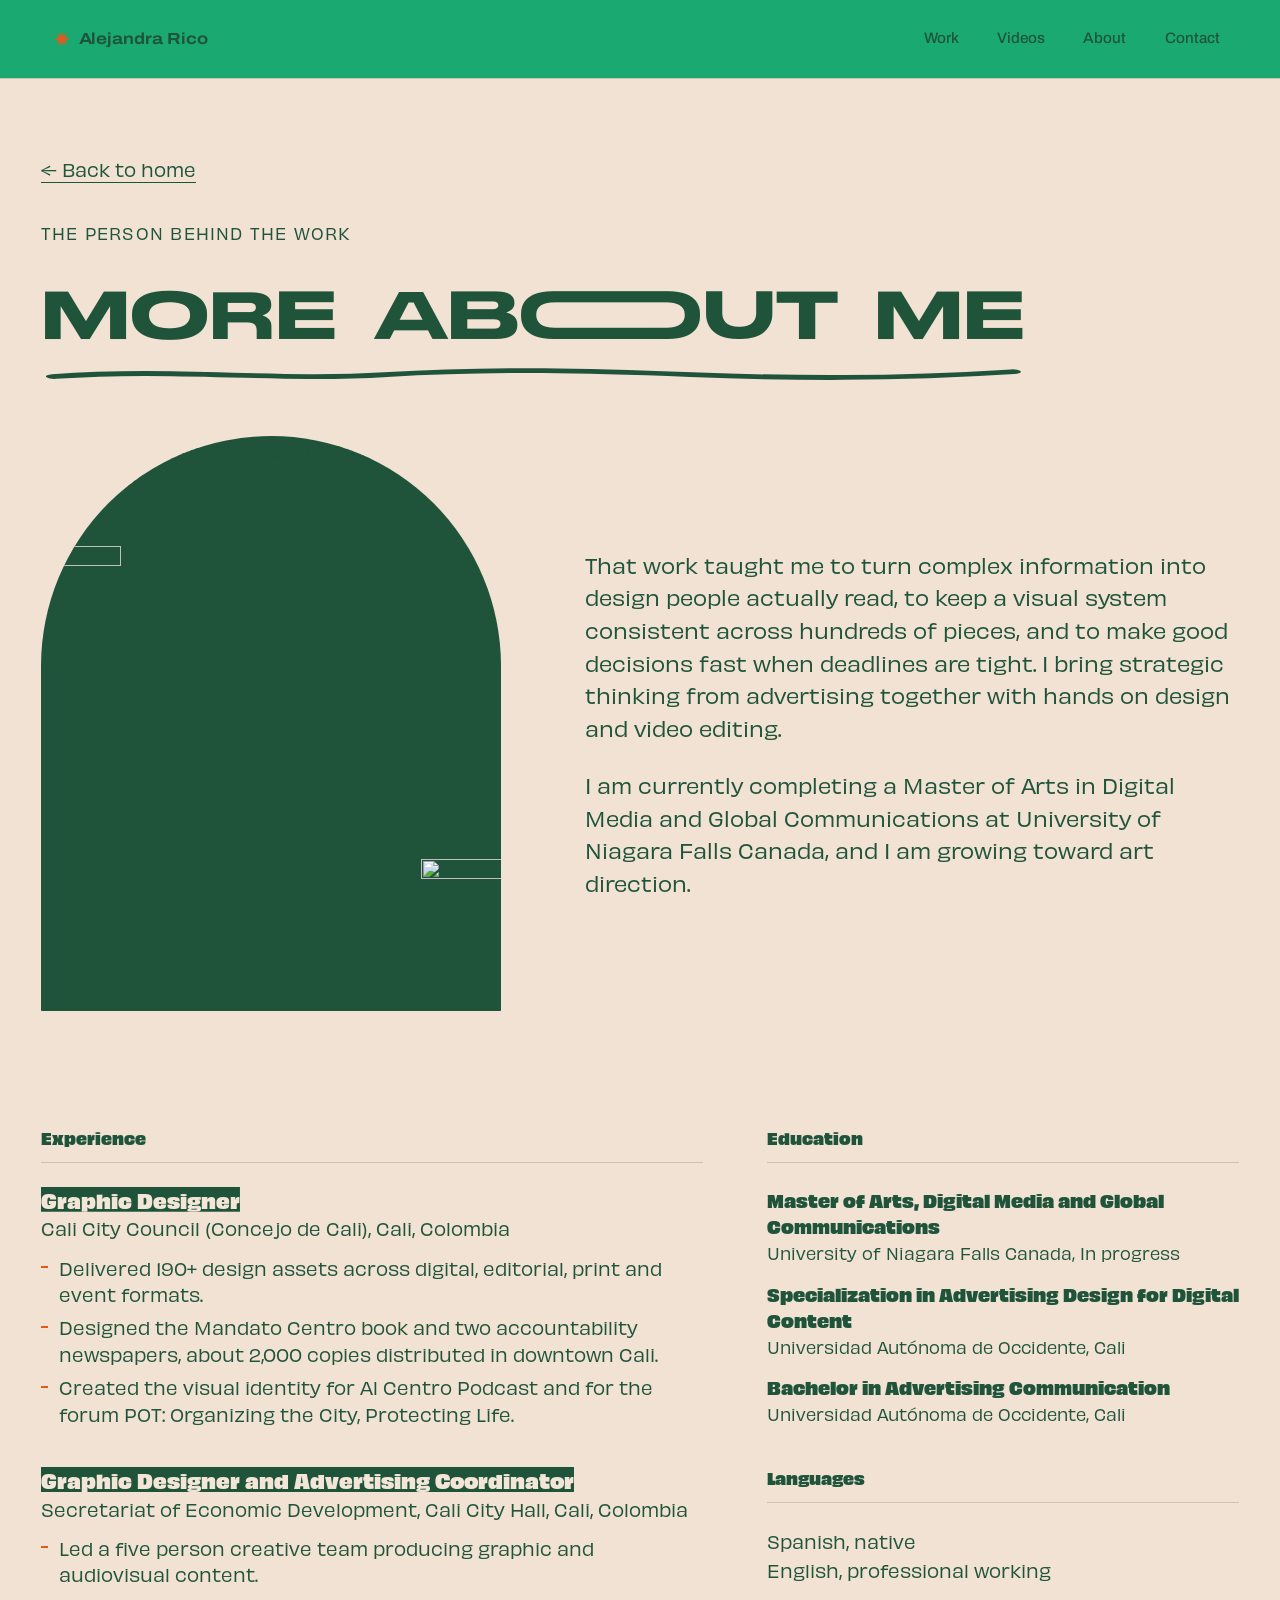
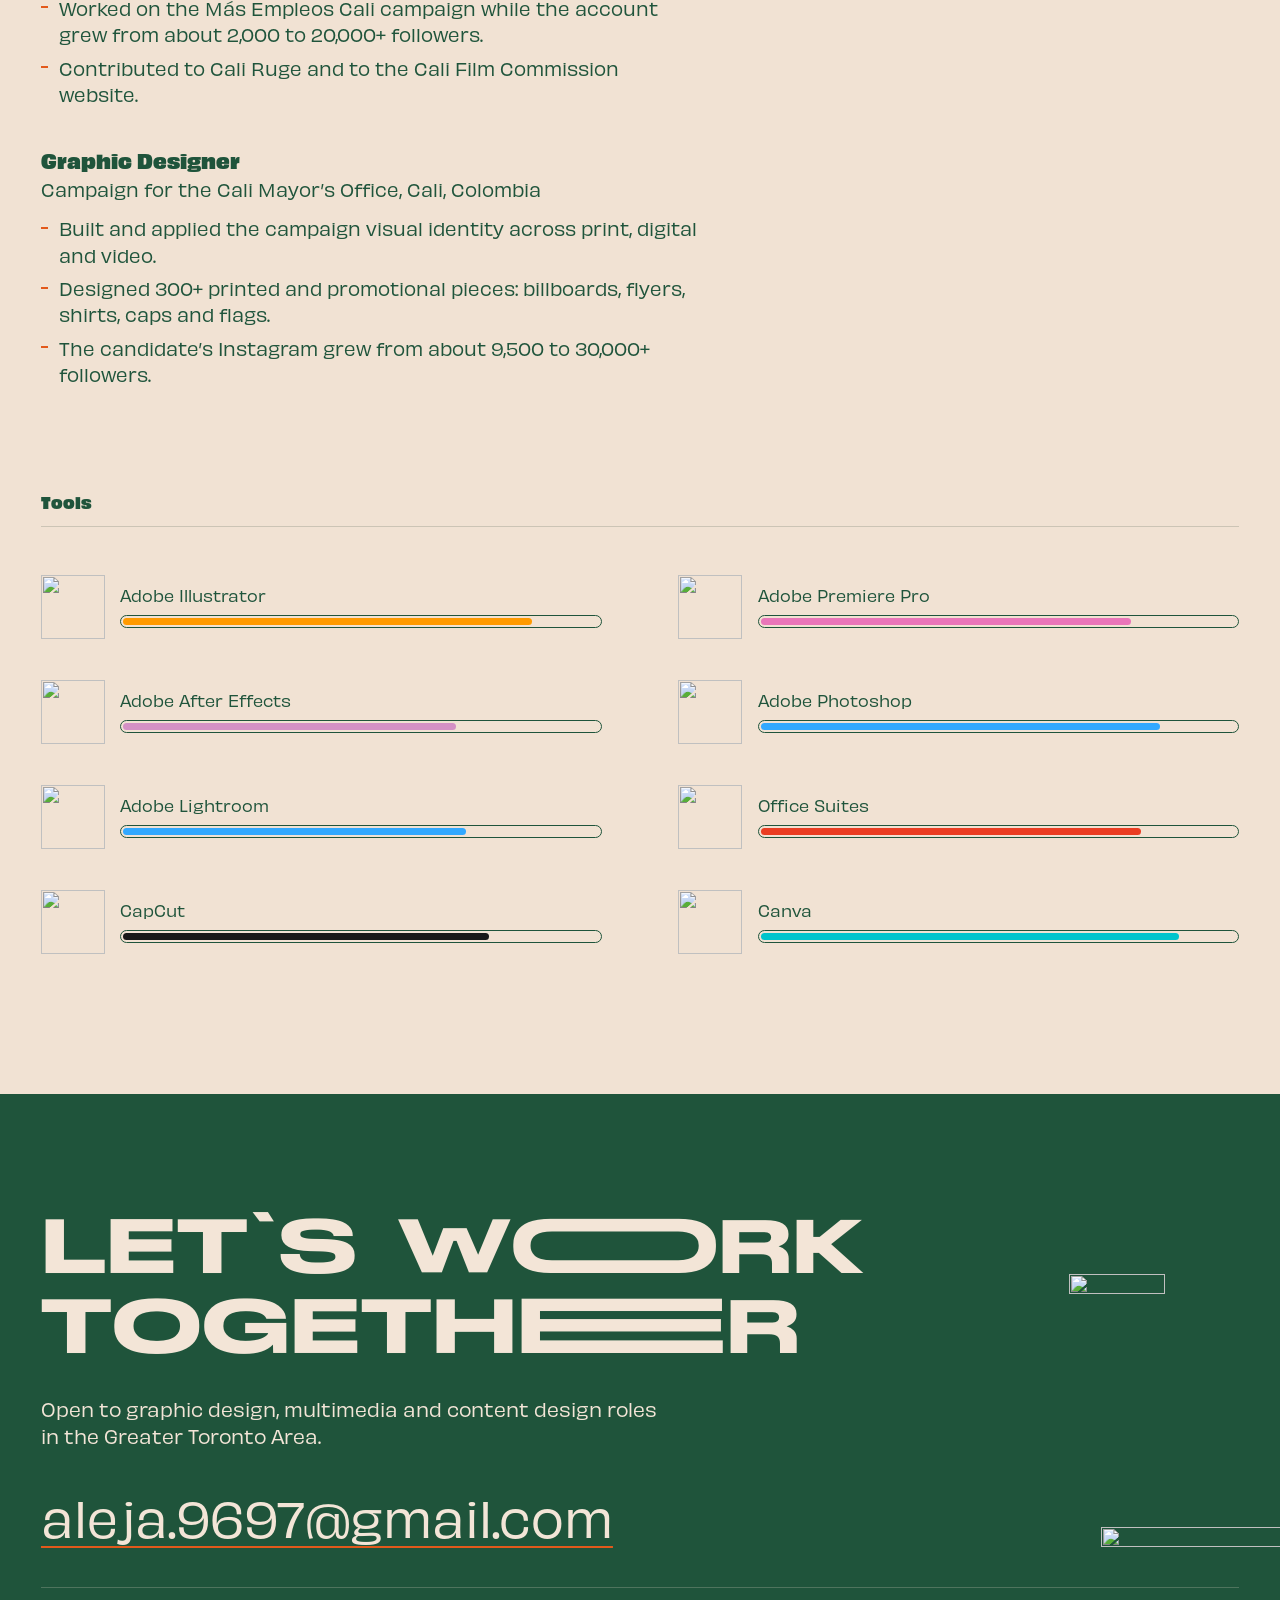
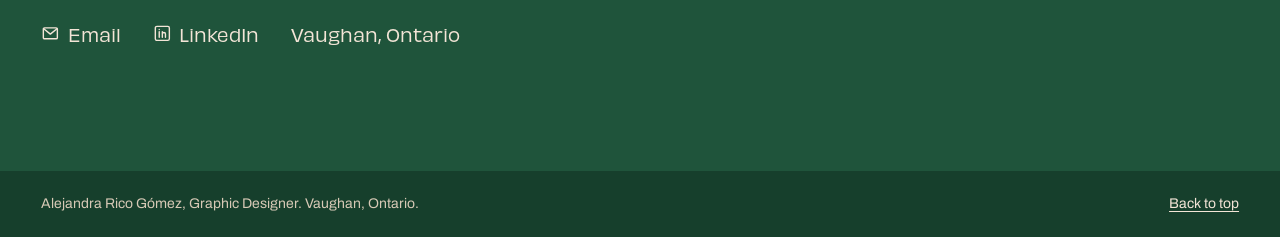
==== commit ebaae823: "Publish VIDEOO EDITING portfolio section" ====
--- a/site/about/index.html
+++ b/site/about/index.html
@@ -26,6 +26,7 @@
     <nav aria-label="Main">
       <ul class="nav">
         <li><a href="../#work">Work</a></li>
+        <li><a href="../videos/">Videos</a></li>
         <li><a href="../about/">About</a></li>
         <li><a href="../#contact">Contact</a></li>
       </ul>
--- a/site/assets/styles.css
+++ b/site/assets/styles.css
@@ -603,12 +603,12 @@
   .project-next-visual-link:hover .project-next-visual-image,
   .project-next-visual-link:hover .icon { transform: none; }
 }
-.is-mandato .project-meta dt,
-.is-mandato .project-meta dd { font-family: 'Obviously', sans-serif; font-weight: 400; }
-.is-mandato .project-meta dt { font-size: .8rem; letter-spacing: .04em; }
+:is(.is-mandato, .is-al-centro, .is-energizar, .is-jca) .project-meta dt,
+:is(.is-mandato, .is-al-centro, .is-energizar, .is-jca) .project-meta dd { font-family: 'Obviously', sans-serif; font-weight: 400; }
+:is(.is-mandato, .is-al-centro, .is-energizar, .is-jca) .project-meta dt { font-size: .8rem; letter-spacing: .04em; }
 .project-tools { display: flex; flex-wrap: wrap; align-items: center; gap: .65rem; }
 .project-tools img { width: 36px; height: 36px; object-fit: contain; }
-.is-mandato .project--editorial .project-story {
+:is(.is-mandato, .is-al-centro, .is-energizar, .is-jca) .project--editorial .project-story {
   position: relative;
   isolation: isolate;
   overflow: hidden;
@@ -619,11 +619,11 @@
   background-size: 30px 30px;
   background-repeat: repeat;
 }
-.is-mandato .project-story .story { background: #1AAA71; border-color: #1F543B; }
-.is-mandato .project-story .story-title,
-.is-mandato .project-story .story p { color: #11281B; }
-.is-mandato .project-story::before,
-.is-mandato .project-story::after {
+:is(.is-mandato, .is-al-centro, .is-energizar, .is-jca) .project-story .story { background: #1AAA71; border-color: #1F543B; }
+:is(.is-mandato, .is-al-centro, .is-energizar, .is-jca) .project-story .story-title,
+:is(.is-mandato, .is-al-centro, .is-energizar, .is-jca) .project-story .story p { color: #11281B; }
+:is(.is-mandato, .is-al-centro, .is-energizar, .is-jca) .project-story::before,
+:is(.is-mandato, .is-al-centro, .is-energizar, .is-jca) .project-story::after {
   content: '';
   position: absolute;
   width: clamp(100px, 18vw, 240px);
@@ -633,8 +633,8 @@
   pointer-events: none;
   z-index: -1;
 }
-.is-mandato .project-story::before { top: 0; left: -3%; background-image: url('./img/star-side-left.svg'); }
-.is-mandato .project-story::after { bottom: 0; right: -3%; background-image: url('./img/star-side-right.svg'); }
+:is(.is-mandato, .is-al-centro, .is-energizar, .is-jca) .project-story::before { top: 0; left: -3%; background-image: url('./img/star-side-left.svg'); }
+:is(.is-mandato, .is-al-centro, .is-energizar, .is-jca) .project-story::after { bottom: 0; right: -3%; background-image: url('./img/star-side-right.svg'); }
 .project-footer { background: #F3E5D7; color: #1F543B; font: 400 .95rem/1.6 'Obviously', sans-serif; }
 .project-footer-inner { display: flex; justify-content: space-between; align-items: center; gap: 2rem; padding-block: 2.5rem; }
 .project-footer-copyright { margin-top: .5rem; font-size: .75rem; }
@@ -1686,13 +1686,13 @@
   .service-card { transition: none; }
 }
 
-/* WHAT I DO - compact six-card desktop layout */
+/* WHAT I DO - compact desktop services layout */
 @media (min-width: 1280px) {
   .services-section .wrap {
     max-width: 1760px;
   }
   .services-grid {
-    grid-template-columns: repeat(6, minmax(0, 1fr));
+    grid-template-columns: repeat(5, minmax(0, 1fr));
     gap: clamp(10px, 1.1vw, 18px);
   }
   .service-card {
@@ -1899,6 +1899,15 @@
 .site-header .brand,
 .site-header .nav a {
   color: #1F543B;
+}
+@media (max-width: 620px) {
+  .site-header .header-inner {
+    flex-wrap: wrap;
+    gap: .35rem 1rem;
+    padding-block: .7rem;
+  }
+  .site-header nav { width: 100%; }
+  .site-header .nav { justify-content: space-between; }
 }
 @media (max-width: 760px) {
   .site-header .header-inner,
@@ -4029,3 +4038,723 @@
   .project-flipbook-custom { padding: 1rem .6rem; border-radius: 12px; }
   .project-book-pages { aspect-ratio: var(--book-page-ratio, 1.31); }
 }
+
+
+/* Compact mobile WHAT I DO: forest-green outlines, cream background and
+   minimal line-art icons. Scoped to mobile; desktop remains unchanged. */
+@media (max-width:760px){
+  .services-section .services-grid{
+    grid-template-columns:minmax(0,1fr) !important;
+    gap:12px;
+  }
+  .services-section .service-card,
+  .services-section .service-card--0,
+  .services-section .service-card--1,
+  .services-section .service-card--2,
+  .services-section .service-card--3,
+  .services-section .service-card--4,
+  .services-section .service-card--5{
+    position:relative;
+    display:flex;
+    flex-direction:row;
+    align-items:center;
+    gap:16px;
+    width:100%;
+    height:auto;
+    min-height:126px !important;
+    padding:21px 20px;
+    border:1.5px solid #1F543B;
+    border-radius:16px;
+    background:transparent !important;
+    color:#1F543B !important;
+    box-shadow:none;
+  }
+  .services-section .service-card::before{
+    content:"";
+    display:block;
+    width:70px;
+    height:70px;
+    flex:0 0 70px;
+    background-repeat:no-repeat;
+    background-position:center;
+    background-size:contain;
+  }
+  .services-section .service-art,
+  .services-section .service-art-file{
+    display:none !important;
+  }
+  .services-section .service-number{
+    position:absolute;
+    top:12px;
+    right:16px;
+    margin:0;
+    font-size:.72rem;
+    color:#1F543B !important;
+    opacity:.72;
+  }
+  .services-section .service-content{
+    flex:1;
+    min-width:0;
+    margin-top:0;
+    padding-right:12px;
+  }
+  .services-section .service-name{
+    margin:0 0 .35rem;
+    font-family:'Obviously',sans-serif;
+    font-size:clamp(1rem,4.3vw,1.23rem);
+    font-weight:900;
+    line-height:1.17;
+    color:#1F543B !important;
+  }
+  .services-section .service-description{
+    margin:0;
+    max-width:none;
+    font-size:clamp(.82rem,3.45vw,.97rem);
+    line-height:1.4;
+    color:#1F543B !important;
+  }
+  .services-section .service-card--0::before{background-image:url("data:image/svg+xml,%3Csvg%20xmlns%3D%22http%3A%2F%2Fwww.w3.org%2F2000%2Fsvg%22%20viewBox%3D%220%200%2064%2064%22%20fill%3D%22none%22%20stroke%3D%22%231F543B%22%20stroke-width%3D%222%22%20stroke-linecap%3D%22round%22%20stroke-linejoin%3D%22round%22%3E%3Ccircle%20cx%3D%2232%22%20cy%3D%2232%22%20r%3D%2229%22%2F%3E%3Cg%20transform%3D%22translate(19%2019)%22%3E%3Cpath%20d%3D%22m3%2021%203-7%2010-10%206%206-10%2010-7%203-2-2Z%22%2F%3E%3Cpath%20d%3D%22m14%206%206%206M3%2021l5-2%22%2F%3E%3C%2Fg%3E%3C%2Fsvg%3E");}
+.services-section .service-card--1::before{background-image:url("data:image/svg+xml,%3Csvg%20xmlns%3D%22http%3A%2F%2Fwww.w3.org%2F2000%2Fsvg%22%20viewBox%3D%220%200%2064%2064%22%20fill%3D%22none%22%20stroke%3D%22%231F543B%22%20stroke-width%3D%222%22%20stroke-linecap%3D%22round%22%20stroke-linejoin%3D%22round%22%3E%3Ccircle%20cx%3D%2232%22%20cy%3D%2232%22%20r%3D%2229%22%2F%3E%3Cg%20transform%3D%22translate(19%2019)%22%3E%3Cpath%20d%3D%22M12%206c-3-2-6-2-10-1v15c4-1%207-1%2010%201%203-2%206-2%2010-1V5c-4-1-7-1-10%201Z%22%2F%3E%3Cpath%20d%3D%22M12%206v15M5%209l4%201M15%2010l4-1%22%2F%3E%3C%2Fg%3E%3C%2Fsvg%3E");}
+.services-section .service-card--2::before{background-image:url("data:image/svg+xml,%3Csvg%20xmlns%3D%22http%3A%2F%2Fwww.w3.org%2F2000%2Fsvg%22%20viewBox%3D%220%200%2064%2064%22%20fill%3D%22none%22%20stroke%3D%22%231F543B%22%20stroke-width%3D%222%22%20stroke-linecap%3D%22round%22%20stroke-linejoin%3D%22round%22%3E%3Ccircle%20cx%3D%2232%22%20cy%3D%2232%22%20r%3D%2229%22%2F%3E%3Cg%20transform%3D%22translate(19%2019)%22%3E%3Crect%20x%3D%225%22%20y%3D%221.5%22%20width%3D%2214%22%20height%3D%2223%22%20rx%3D%223%22%2F%3E%3Cpath%20d%3D%22M9%205h6%22%2F%3E%3Cpath%20d%3D%22M12%2011c-3-3-6%201%200%205%206-4%203-8%200-5Z%22%2F%3E%3C%2Fg%3E%3C%2Fsvg%3E");}
+.services-section .service-card--3::before{background-image:url("data:image/svg+xml,%3Csvg%20xmlns%3D%22http%3A%2F%2Fwww.w3.org%2F2000%2Fsvg%22%20viewBox%3D%220%200%2064%2064%22%20fill%3D%22none%22%20stroke%3D%22%231F543B%22%20stroke-width%3D%222%22%20stroke-linecap%3D%22round%22%20stroke-linejoin%3D%22round%22%3E%3Ccircle%20cx%3D%2232%22%20cy%3D%2232%22%20r%3D%2229%22%2F%3E%3Cg%20transform%3D%22translate(19%2019)%22%3E%3Cpath%20d%3D%22M3%209h19v14H3zM3%209%201%204%2019%201l2%205L3%209ZM7%204l3%205M14%203l3%205M10%2013l6%203-6%203Z%22%2F%3E%3C%2Fg%3E%3C%2Fsvg%3E");}
+.services-section .service-card--4::before{background-image:url("data:image/svg+xml,%3Csvg%20xmlns%3D%22http%3A%2F%2Fwww.w3.org%2F2000%2Fsvg%22%20viewBox%3D%220%200%2064%2064%22%20fill%3D%22none%22%20stroke%3D%22%231F543B%22%20stroke-width%3D%222%22%20stroke-linecap%3D%22round%22%20stroke-linejoin%3D%22round%22%3E%3Ccircle%20cx%3D%2232%22%20cy%3D%2232%22%20r%3D%2229%22%2F%3E%3Cg%20transform%3D%22translate(19%2019)%22%3E%3Cpath%20d%3D%22M5%203h14v19H5zM2%206h3M8%208h8M8%2012h8M8%2016h5M19%209h3v15H8v-2%22%2F%3E%3C%2Fg%3E%3C%2Fsvg%3E");}
+.services-section .service-card--5::before{background-image:url("data:image/svg+xml,%3Csvg%20xmlns%3D%22http%3A%2F%2Fwww.w3.org%2F2000%2Fsvg%22%20viewBox%3D%220%200%2064%2064%22%20fill%3D%22none%22%20stroke%3D%22%231F543B%22%20stroke-width%3D%222%22%20stroke-linecap%3D%22round%22%20stroke-linejoin%3D%22round%22%3E%3Ccircle%20cx%3D%2232%22%20cy%3D%2232%22%20r%3D%2229%22%2F%3E%3Cg%20transform%3D%22translate(19%2019)%22%3E%3Crect%20x%3D%222%22%20y%3D%223%22%20width%3D%2222%22%20height%3D%2217%22%20rx%3D%222%22%2F%3E%3Cpath%20d%3D%22M2%208h22M7%2024h12M13%2020v4M6%205.5h1M10%205.5h1%22%2F%3E%3Cpath%20d%3D%22m16%2011%205%205-3-.5-1%203-2-7Z%22%2F%3E%3C%2Fg%3E%3C%2Fsvg%3E");}
+}
+@media(max-width:360px){
+  .services-section .service-card{gap:11px;padding:19px 15px}
+  .services-section .service-card::before{width:58px;height:58px;flex-basis:58px}
+}
+@media (hover:hover) and (max-width:760px) and (prefers-reduced-motion:no-preference){
+  .services-section .service-card:hover{transform:translateY(-2px)}
+}
+
+/* Shared project-page opening transition.
+   Reuses Mandato Centro's forest curtain and orange signature star;
+   applies only to case-study pages, not Home or About. */
+@media (prefers-reduced-motion: no-preference) {
+  body.is-project::before {
+    content: "";
+    position: fixed;
+    inset: 0;
+    z-index: 3000;
+    background: #1F543B;
+    pointer-events: none;
+    animation: project-intro-curtain 1.16s cubic-bezier(.7, 0, .2, 1) both;
+  }
+
+  body.is-project::after {
+    content: "";
+    position: fixed;
+    left: 50%;
+    top: 50%;
+    width: clamp(66px, 11vw, 112px);
+    aspect-ratio: 605 / 638;
+    z-index: 3001;
+    background: url("/assets/img/estrella-marquee.svg") center / contain no-repeat;
+    pointer-events: none;
+    transform-origin: center;
+    animation: project-intro-star 1.16s ease-in-out both;
+  }
+
+  @keyframes project-intro-curtain {
+    0%, 56% { transform: translateY(0); visibility: visible; }
+    100% { transform: translateY(-101%); visibility: hidden; }
+  }
+
+  @keyframes project-intro-star {
+    0% {
+      opacity: 0;
+      transform: translate(-50%, -50%) scale(.55) rotate(-35deg);
+      visibility: visible;
+    }
+    15% {
+      opacity: 1;
+      transform: translate(-50%, -50%) scale(.9) rotate(-10deg);
+    }
+    54% {
+      opacity: 1;
+      transform: translate(-50%, -50%) scale(1) rotate(25deg);
+    }
+    76% {
+      opacity: 0;
+      transform: translate(-50%, -64%) scale(.93) rotate(40deg);
+    }
+    100% {
+      opacity: 0;
+      transform: translate(-50%, -90%) scale(.9) rotate(40deg);
+      visibility: hidden;
+    }
+  }
+}
+
+/* Integration: use one shared entrance effect, not two stacked loaders.
+   The global project curtain/star replaces the older JS loader. */
+body.is-project .project-loader,
+body.is-project .project-loader.is-active {
+  display: none;
+}
+@media (prefers-reduced-motion: no-preference) {
+  body.is-editorial-project::before {
+    content: none;
+  }
+}
+
+/* Al Centro: editorial cover treatment and wrapping for its longer title. */
+:is(.is-al-centro, .is-energizar, .is-jca) .editorial-hero-shade {
+  background: linear-gradient(180deg, rgba(31, 84, 59, .32) 0%, rgba(31, 84, 59, .18) 32%, rgba(31, 84, 59, .82) 75%, #1F543B 100%);
+}
+.is-al-centro .editorial-title {
+  width: fit-content;
+  white-space: normal;
+  text-wrap: balance;
+}
+
+/* Al Centro: evenly spaced palette and a compact, top-aligned phone cover. */
+:is(.is-al-centro, .is-energizar, .is-jca) .palette {
+  padding-inline: clamp(1rem, 2.778vw, 2.5rem);
+}
+:is(.is-al-centro, .is-energizar, .is-jca) .palette .story-title {
+  font-family: 'Obviously', 'Archivo', sans-serif;
+  font-weight: 900;
+}
+:is(.is-al-centro, .is-energizar, .is-jca) .palette ul {
+  display: grid;
+  grid-template-columns: repeat(var(--palette-columns, 3), minmax(0, 1fr));
+  gap: clamp(.5rem, 1.667vw, 1.5rem);
+}
+:is(.is-al-centro, .is-energizar, .is-jca) .palette li {
+  min-width: 0;
+  gap: .75rem;
+  align-content: start;
+  justify-items: center;
+  text-align: center;
+}
+:is(.is-al-centro, .is-energizar, .is-jca) .palette .swatch {
+  width: 100%;
+  height: clamp(3rem, 8.333vw, 7.5rem);
+  aspect-ratio: auto;
+  border-radius: 5px;
+}
+.is-al-centro .project-next-visual-atmosphere {
+  height: clamp(260px, 38vw, 560px);
+}
+.is-al-centro .project-next-visual-background {
+  object-fit: cover;
+  object-position: 50% top;
+}
+@media (max-width: 760px) {
+  :is(.is-al-centro, .is-energizar, .is-jca) .palette .swatch { height: clamp(2.5rem, 15vw, 5rem); }
+  :is(.is-al-centro, .is-energizar, .is-jca) .palette .hex { font-size: clamp(.625rem, 2.6vw, .875rem); }
+  .is-al-centro .project-next-visual-atmosphere { height: clamp(220px, 64vw, 360px); }
+}
+
+/* Al Centro identity triptych; other project galleries keep their layout. */
+.is-al-centro .gallery .g-row:first-child {
+  display: grid;
+  grid-template-columns: repeat(3, minmax(0, 1fr));
+}
+.is-al-centro .gallery .g-row:first-child .g-item {
+  aspect-ratio: 3 / 4;
+  overflow: hidden;
+  border-radius: 3px;
+}
+.is-al-centro .gallery .g-row:first-child img {
+  display: block;
+  width: 100%;
+  height: 100%;
+  object-fit: cover;
+}
+.is-al-centro .gallery .g-row:first-child .g-item:nth-child(3) img { object-position: 47% center; }
+.is-al-centro .podcast-episodes { background: #F3E5D7; }
+.is-al-centro .podcast-episodes .project-carousel-track { grid-auto-columns: 100%; }
+@media (max-width: 760px) {
+  .is-al-centro .gallery .g-row:first-child { grid-template-columns: minmax(0, 1fr); }
+}
+
+/* Fornatta: portfolio editorial structure, preserving the project's brand swatches. */
+.is-fornatta .project-meta dt,
+.is-fornatta .project-meta dd { font-family: 'Obviously', sans-serif; font-weight: 400; }
+.is-fornatta .project-meta dt { font-size: .8rem; letter-spacing: .04em; }
+.is-fornatta .editorial-hero-shade {
+  background: linear-gradient(180deg, rgba(31,84,59,.32), rgba(31,84,59,.18) 32%, rgba(31,84,59,.82) 75%, #1F543B);
+}
+.is-fornatta .editorial-title { width: fit-content; white-space: normal; text-wrap: balance; }
+.is-fornatta .project--editorial .project-story {
+  position: relative;
+  isolation: isolate;
+  overflow: hidden;
+  background-color: #1F543B;
+  background-image:
+    linear-gradient(to right, rgba(68,133,104,.3) 1px, transparent 1px),
+    linear-gradient(to bottom, rgba(68,133,104,.3) 1px, transparent 1px);
+  background-size: 30px 30px;
+}
+.is-fornatta .project-story .story { background: #1AAA71; border-color: #1F543B; }
+.is-fornatta .project-story .story-title,
+.is-fornatta .project-story .story p,
+.is-fornatta .palette .hex { color: #1F543B; }
+.is-fornatta .project-story .story-title { font-weight: 900; }
+.is-fornatta .palette { padding-inline: clamp(1rem, 2.778vw, 2.5rem); }
+.is-fornatta .palette ul {
+  display: grid;
+  grid-template-columns: repeat(4, minmax(0, 1fr));
+  gap: clamp(.5rem, 1.667vw, 1.5rem);
+}
+.is-fornatta .palette li { min-width: 0; gap: .75rem; align-content: start; justify-items: center; text-align: center; }
+.is-fornatta .palette .swatch {
+  width: 100%;
+  height: clamp(3rem, 8.333vw, 7.5rem);
+  aspect-ratio: auto;
+  border-radius: 5px;
+  box-shadow: inset 0 0 0 1px rgba(31,84,59,.25);
+}
+:is(.is-fornatta, .is-music-film-events, .is-social-media) .fornatta-carousels {
+  display: grid;
+  grid-template-columns: repeat(2, minmax(0, 1fr));
+  gap: clamp(1.25rem, 2.5vw, 2.5rem);
+  padding-block: clamp(2rem, 5vw, 5rem);
+}
+:is(.is-fornatta, .is-music-film-events, .is-social-media) .fornatta-carousels .project-carousel {
+  min-width: 0;
+  padding: clamp(1rem, 1.7vw, 1.5rem);
+  border: 1px solid rgba(31,84,59,.2);
+  border-radius: 18px;
+  background: #F3E5D7;
+}
+:is(.is-fornatta, .is-music-film-events, .is-social-media) .fornatta-carousels .project-carousel > .wrap { width: 100%; max-width: none; margin: 0; }
+.is-fornatta .project-carousel-heading { min-height: 5.5rem; align-items: center; margin-bottom: 1.25rem; }
+.is-fornatta .project-carousel-heading h2 { font-size: clamp(1.6rem, 2.5vw, 2.5rem); }
+.is-fornatta .project-carousel-slide { height: clamp(300px, 32vw, 480px); }
+.is-fornatta .project-carousel-track { grid-auto-columns: 100%; }
+.is-fornatta .project-carousel-heading h2,
+.is-fornatta .project-carousel-counter { color: #1F543B; }
+.is-fornatta .project-carousel-arrow { border-color: #1F543B; color: #1F543B; }
+.is-fornatta .project-carousel-arrow:hover:not(:disabled),
+.is-fornatta .project-carousel-arrow:focus-visible { background: #1F543B; color: #F3E5D7; }
+.is-fornatta .project-carousel-track:focus-visible { outline-color: #1F543B; }
+.is-fornatta .project-next-visual-link,
+.is-fornatta .project-next-visual-content { background: #1F543B; color: #F3E5D7; }
+.is-fornatta .project-next-visual-atmosphere::after {
+  background: linear-gradient(180deg, rgba(31,84,59,.08), rgba(31,84,59,.55) 50%, #1F543B);
+}
+@media (max-width: 760px) {
+  :is(.is-fornatta, .is-music-film-events, .is-social-media) .fornatta-carousels { grid-template-columns: minmax(0, 1fr); }
+  .is-fornatta .project-carousel-slide { height: clamp(280px, 95vw, 460px); }
+  .is-fornatta .palette ul { grid-template-columns: repeat(2, minmax(0, 1fr)); }
+  .is-fornatta .palette .swatch { height: clamp(2.5rem, 15vw, 5rem); }
+  .is-fornatta .palette .hex { font-size: clamp(.625rem, 2.6vw, .875rem); }
+}
+
+/* Energizar opts into the shared editorial palette and gallery. */
+.is-energizar { --palette-columns: 4; }
+.is-energizar .project-story .story-title { font-weight: 900; }
+@media (max-width: 760px) {
+  .is-energizar { --palette-columns: 2; }
+}
+
+/* Energizar: fixed editorial gallery, preserving the original image order. */
+.is-energizar .energizar-motion {
+  padding: clamp(2rem, 5vw, 5rem) 0;
+  background: #F3E5D7;
+  color: #1F543B;
+}
+.is-energizar .energizar-motion-grid {
+  display: grid;
+  grid-template-columns: minmax(0, 1fr) minmax(0, 1fr);
+  align-items: center;
+  gap: clamp(2rem, 5vw, 5rem);
+}
+.is-energizar .energizar-motion .story-title { margin-bottom: 1.5rem; }
+.is-energizar .energizar-motion-caption {
+  margin: 0;
+  max-width: 20ch;
+  font: 400 clamp(1.6rem, 3vw, 3rem)/1.4 'Obviously', sans-serif;
+}
+.is-energizar .energizar-motion-highlight {
+  display: inline;
+  padding-inline: .08em;
+  color: #1F543B;
+  -webkit-box-decoration-break: clone;
+  box-decoration-break: clone;
+  background-image: linear-gradient(#1AAA71, #1AAA71);
+  background-position: left center;
+  background-repeat: no-repeat;
+  background-size: 0% 100%;
+  transition: background-size 900ms cubic-bezier(.22, 1, .36, 1);
+}
+.is-energizar .energizar-motion-caption.is-highlighted .energizar-motion-highlight { background-size: 100% 100%; }
+@media (prefers-reduced-motion: reduce) {
+  .is-energizar .energizar-motion-caption span { transition: none; }
+}
+@media (max-width: 760px) {
+  .is-energizar .energizar-motion-grid { grid-template-columns: minmax(0, 1fr); }
+  .is-energizar .energizar-motion-caption { max-width: 28ch; }
+}
+.is-energizar .energizar-motion video {
+  display: block;
+  width: min(100%, 30rem);
+  height: auto;
+  aspect-ratio: 3 / 4;
+  object-fit: contain;
+  margin-inline: auto;
+  border-radius: 3px;
+  background: #018087;
+}
+
+.is-energizar .gallery .g-row {
+  display: grid;
+  grid-template-columns: repeat(3, minmax(0, 1fr));
+}
+.is-energizar .gallery .g-row:nth-child(2) {
+  grid-template-columns: repeat(2, minmax(0, 1fr));
+}
+.is-energizar .gallery .g-item {
+  aspect-ratio: 3 / 4;
+  overflow: hidden;
+  border-radius: 3px;
+}
+.is-energizar .gallery .g-row:nth-child(2) .g-item { aspect-ratio: 3 / 2; }
+.is-energizar .gallery .g-item img {
+  display: block;
+  width: 100%;
+  height: 100%;
+  object-fit: cover;
+  object-position: center;
+}
+.is-energizar .gallery .g-row:first-child .g-item:nth-child(3) img { object-position: 50% 65%; }
+@media (max-width: 760px) {
+  .is-energizar .gallery .g-row,
+  .is-energizar .gallery .g-row:nth-child(2) { grid-template-columns: minmax(0, 1fr); }
+}
+
+/* Accountability reports share the editorial case study, carousel and publication reader styles. */
+:is(.is-accountability-2024, .is-accountability-2025) { background: #F3E5D7; }
+:is(.is-accountability-2024, .is-accountability-2025) .editorial-hero-image { object-position: 50% 43%; }
+:is(.is-accountability-2024, .is-accountability-2025) .project-next-visual-background { object-position: 50% 28%; }
+:is(.is-accountability-2024, .is-accountability-2025) .editorial-hero-shade {
+  background: linear-gradient(180deg, rgba(31,84,59,.32), rgba(31,84,59,.18) 32%, rgba(31,84,59,.82) 75%, #1F543B);
+}
+:is(.is-accountability-2024, .is-accountability-2025) .editorial-title {
+  display: block;
+  width: fit-content;
+  white-space: normal;
+  text-wrap: balance;
+  font-size: clamp(2rem, 5.8vw, 5.75rem);
+}
+:is(.is-accountability-2024, .is-accountability-2025) .editorial-title-star { display: inline-block; vertical-align: middle; margin-inline-start: .22em; }
+:is(.is-accountability-2024, .is-accountability-2025) .project-head { background: #F3E5D7; }
+:is(.is-accountability-2024, .is-accountability-2025) .project-meta dt,
+:is(.is-accountability-2024, .is-accountability-2025) .project-meta dd { font: 400 1rem/1.5 'Obviously', sans-serif; }
+:is(.is-accountability-2024, .is-accountability-2025) .project-meta dt { font-size: .8rem; letter-spacing: .04em; }
+:is(.is-accountability-2024, .is-accountability-2025) .project--editorial .project-story {
+  background-color: #1F543B;
+  background-image:
+    linear-gradient(to right, rgba(68,133,104,.3) 1px, transparent 1px),
+    linear-gradient(to bottom, rgba(68,133,104,.3) 1px, transparent 1px);
+  background-size: 30px 30px;
+}
+:is(.is-accountability-2024, .is-accountability-2025) .project-story .story { background: #1AAA71; border-color: #1F543B; }
+:is(.is-accountability-2024, .is-accountability-2025) .project-story .story-title { color: #1F543B; font-weight: 900; }
+:is(.is-accountability-2024, .is-accountability-2025) .project-story .story p { color: #1F543B; }
+:is(.is-accountability-2024, .is-accountability-2025) .project-flipbook-heading .about-drawn-title {
+  position: relative;
+  display: flex;
+  flex-direction: column;
+  align-items: stretch;
+  width: fit-content;
+  max-width: 100%;
+  padding-bottom: .19em;
+  color: #1F543B;
+  font: 400 clamp(1.5rem, 4vw, 3.7rem)/1.2 'Stretch Pro', sans-serif;
+  letter-spacing: -.025em;
+  text-wrap: balance;
+}
+:is(.is-accountability-2024, .is-accountability-2025) .about-underline {
+  display: block;
+  width: 100%;
+  height: clamp(11px, 1.5vw, 20px);
+  margin-top: .14em;
+  overflow: visible;
+  fill: none;
+}
+:is(.is-accountability-2024, .is-accountability-2025) .about-underline path {
+  fill: none;
+  stroke: #1F543B;
+  stroke-width: 5;
+  stroke-linecap: round;
+  stroke-linejoin: round;
+  stroke-dasharray: 100;
+  stroke-dashoffset: 100;
+  transition: stroke-dashoffset 2.2s cubic-bezier(.4, 0, .2, 1);
+}
+:is(.is-accountability-2024, .is-accountability-2025) .about-drawn-title.is-drawn .about-underline path { stroke-dashoffset: 0; }
+:is(.is-accountability-2024, .is-accountability-2025) .publication-pending .project-book-stage {
+  min-height: clamp(280px, 40vw, 560px);
+  padding: clamp(1.5rem, 4vw, 4rem);
+  border: 1px dashed #1F543B;
+  border-radius: 12px;
+  color: #1F543B;
+  font: 400 1rem/1.6 'Obviously', sans-serif;
+  text-align: center;
+}
+:is(.is-accountability-2024, .is-accountability-2025) .publication-pending .project-book-controls { gap: clamp(.5rem, 2vw, 1.2rem); }
+:is(.is-accountability-2024, .is-accountability-2025) .publication-pending .project-book-btn { flex: 0 0 46px; }
+:is(.is-accountability-2024, .is-accountability-2025) .publication-pending .project-book-counter { min-width: 0; }
+:is(.is-accountability-2024, .is-accountability-2025) .gallery { background: #F3E5D7; }
+:is(.is-accountability-2024, .is-accountability-2025) .project-carousel { background: #F3E5D7; }
+:is(.is-accountability-2024, .is-accountability-2025) .project-carousel-track { grid-auto-columns: 100%; }
+:is(.is-accountability-2024, .is-accountability-2025) .project-carousel-slide { display: flex; align-items: center; justify-content: center; }
+:is(.is-accountability-2024, .is-accountability-2025) .project-carousel-slide img {
+  width: auto;
+  height: auto;
+  max-width: 100%;
+  max-height: 100%;
+  border-radius: 15px;
+}
+:is(.is-accountability-2024, .is-accountability-2025) .publication-ready .project-book-stage { min-height: 280px; }
+:is(.is-accountability-2024, .is-accountability-2025) .publication-ready .project-book-controls { gap: clamp(.5rem, 2vw, 1.2rem); }
+:is(.is-accountability-2024, .is-accountability-2025) .publication-ready .project-book-btn { flex: 0 0 46px; }
+:is(.is-accountability-2024, .is-accountability-2025) .publication-ready .project-book-counter { min-width: 0; }
+@media (max-width: 760px) {
+  :is(.is-accountability-2024, .is-accountability-2025) .editorial-hero-image { object-position: 55% 50%; }
+  :is(.is-accountability-2024, .is-accountability-2025) .project-next-visual-background { object-position: 58% 50%; }
+  :is(.is-accountability-2024, .is-accountability-2025) .editorial-title { font-size: clamp(1.6rem, 7vw, 2.1rem); }
+  :is(.is-accountability-2024, .is-accountability-2025) .editorial-title-star { width: 30px; }
+}
+@media (prefers-reduced-motion: reduce) {
+  :is(.is-accountability-2024, .is-accountability-2025) .about-underline path { stroke-dashoffset: 0; transition: none; }
+}
+
+/* Music and Film Events opts into the existing editorial components. */
+.is-music-film-events .editorial-hero-shade {
+  background: linear-gradient(180deg, rgba(31,84,59,.32), rgba(31,84,59,.18) 32%, rgba(31,84,59,.82) 75%, #1F543B);
+}
+.is-music-film-events .editorial-hero-image { object-position: 50% 65%; }
+.is-music-film-events .editorial-title {
+  display: block;
+  width: fit-content;
+  white-space: normal;
+  text-wrap: balance;
+  font-size: clamp(2rem, 5.8vw, 5.75rem);
+}
+.is-music-film-events .editorial-title-star {
+  display: inline-block;
+  vertical-align: middle;
+  margin-inline-start: .22em;
+}
+.is-music-film-events .project-head,
+.is-music-film-events .gallery { background: #F3E5D7; }
+.is-music-film-events .project-meta dt,
+.is-music-film-events .project-meta dd { font: 400 1rem/1.5 'Obviously', sans-serif; }
+.is-music-film-events .project-meta dt { font-size: .8rem; letter-spacing: .04em; }
+.is-music-film-events .project--editorial .project-story {
+  background-color: #1F543B;
+  background-image:
+    linear-gradient(to right, rgba(68,133,104,.3) 1px, transparent 1px),
+    linear-gradient(to bottom, rgba(68,133,104,.3) 1px, transparent 1px);
+  background-size: 30px 30px;
+}
+.is-music-film-events .project-story .story { background: #1AAA71; border-color: #1F543B; }
+.is-music-film-events .project-story .story-title { color: #1F543B; font-weight: 900; }
+.is-music-film-events .project-story .story p { color: #1F543B; }
+.is-music-film-events .gallery .g-item img { border-radius: 15px; }
+.is-music-film-events .project-next-visual-background { object-position: 50% 42%; }
+.is-music-film-events .project-next-visual-atmosphere {
+  height: clamp(220px, 24vw, 360px);
+}
+.is-music-film-events .project-next-visual-content {
+  padding-block: clamp(2rem, 3vw, 3rem);
+}
+.is-music-film-events .project-next-visual-image { max-height: 280px; }
+.is-music-film-events .music-film-carousel { background: #F3E5D7; }
+.is-music-film-events .music-film-carousel .project-carousel-track { grid-auto-columns: 100%; }
+.is-music-film-events .music-film-carousel .project-carousel-slide {
+  display: flex;
+  align-items: center;
+  justify-content: center;
+}
+.is-music-film-events .music-film-carousel .project-carousel-slide img {
+  width: auto;
+  height: auto;
+  max-width: 100%;
+  max-height: 100%;
+  border-radius: 15px;
+}
+.is-music-film-events .music-film-carousel .project-carousel-heading {
+  display: grid;
+  grid-template-rows: 7rem auto;
+  align-items: start;
+  gap: 1rem;
+  margin-bottom: 1.25rem;
+}
+.is-music-film-events .music-film-carousel .project-carousel-controls { justify-self: end; }
+.is-music-film-events .music-film-carousel .project-carousel-slide { height: clamp(300px, 32vw, 480px); }
+.is-music-film-events .music-film-carousel .project-carousel-heading > div:first-child { min-width: 0; max-width: 100%; }
+.is-music-film-events .music-film-carousel .about-drawn-title {
+  display: flex;
+  flex-direction: column;
+  width: fit-content;
+  max-width: 100%;
+  padding-bottom: .19em;
+  color: #1F543B;
+  font: 400 clamp(1.6rem, 2.5vw, 2.5rem)/1.2 'Stretch Pro', sans-serif;
+  letter-spacing: -.025em;
+  text-wrap: balance;
+}
+.is-music-film-events .music-film-carousel .about-underline {
+  width: 100%;
+  height: clamp(11px, 1.5vw, 20px);
+  margin-top: .14em;
+  overflow: visible;
+  fill: none;
+}
+.is-music-film-events .music-film-carousel .about-underline path {
+  fill: none;
+  stroke: #1F543B;
+  stroke-width: 5;
+  stroke-linecap: round;
+  stroke-linejoin: round;
+  stroke-dasharray: 100;
+  stroke-dashoffset: 100;
+  transition: stroke-dashoffset 2.2s cubic-bezier(.4, 0, .2, 1);
+}
+.is-music-film-events .music-film-carousel .is-drawn .about-underline path { stroke-dashoffset: 0; }
+@media (prefers-reduced-motion: reduce) {
+  .is-music-film-events .music-film-carousel .about-underline path { stroke-dashoffset: 0; transition: none; }
+}
+@media (max-width: 760px) {
+  .is-music-film-events .music-film-carousel .project-carousel-slide { height: clamp(280px, 95vw, 460px); }
+  .is-music-film-events .editorial-title { font-size: clamp(2rem, 9vw, 3.4rem); }
+  .is-music-film-events .editorial-title-star { width: 32px; }
+  .is-music-film-events .gallery .g-row { flex-direction: column; }
+  .is-music-film-events .gallery .g-item { flex: auto; }
+}
+
+/* Social Media uses the shared editorial case study and carousel grid. */
+.is-social-media .project-next-visual-content--text-only { grid-template-columns: minmax(0, 1fr); }
+.is-social-media .project-next-highlight {
+  padding: .06em .16em .12em;
+  background: linear-gradient(#F3E5D7, #F3E5D7) left center / 100% 100% no-repeat;
+  color: #1F543B;
+  -webkit-box-decoration-break: clone;
+  box-decoration-break: clone;
+}
+.is-social-media .project-next-visual-content--text-only h2 { line-height: 1.4; }
+.is-social-media .project-next-highlight.is-scroll-highlight-ready {
+  background-size: 0% 100%;
+  color: #F3E5D7;
+  transition: background-size 900ms cubic-bezier(.22, 1, .36, 1), color 350ms 300ms ease;
+}
+.is-social-media .project-next-highlight.is-scroll-highlight-ready.is-highlighted {
+  background-size: 100% 100%;
+  color: #1F543B;
+}
+@media (prefers-reduced-motion: reduce) {
+  .is-social-media .project-next-highlight.is-scroll-highlight-ready {
+    background-size: 100% 100%;
+    color: #1F543B;
+    transition: none;
+  }
+}
+.is-social-media .editorial-hero-shade {
+  background: linear-gradient(180deg, rgba(31,84,59,.32), rgba(31,84,59,.18) 32%, rgba(31,84,59,.82) 75%, #1F543B);
+}
+.is-social-media .editorial-hero-image { object-position: 50% 50%; }
+.is-social-media .editorial-title {
+  width: fit-content;
+  white-space: normal;
+  text-wrap: balance;
+}
+.is-social-media .project-head,
+.is-social-media .social-projects { background: #F3E5D7; }
+.is-social-media .project-meta dt,
+.is-social-media .project-meta dd { font: 400 1rem/1.5 'Obviously', sans-serif; }
+.is-social-media .project-meta dt { font-size: .8rem; letter-spacing: .04em; }
+.is-social-media .project--editorial .project-story {
+  background-color: #1F543B;
+  background-image:
+    linear-gradient(to right, rgba(68,133,104,.3) 1px, transparent 1px),
+    linear-gradient(to bottom, rgba(68,133,104,.3) 1px, transparent 1px);
+  background-size: 30px 30px;
+}
+.is-social-media .project-story .story { background: #1AAA71; border-color: #1F543B; }
+.is-social-media .project-story .story-title { color: #1F543B; font-weight: 900; }
+.is-social-media .project-story .story p { color: #1F543B; }
+.is-social-media .social-projects-heading { padding-top: clamp(3rem, 6vw, 6rem); }
+.is-social-media .social-projects-heading .about-drawn-title {
+  display: flex;
+  flex-direction: column;
+  width: fit-content;
+  max-width: 100%;
+  padding-bottom: .19em;
+  color: #1F543B;
+  font: 400 clamp(1.5rem, 4vw, 3.7rem)/1.2 'Stretch Pro', sans-serif;
+  letter-spacing: -.025em;
+  text-wrap: balance;
+}
+.is-social-media .about-underline {
+  width: 100%;
+  height: clamp(11px, 1.5vw, 20px);
+  margin-top: .14em;
+  overflow: visible;
+  fill: none;
+}
+.is-social-media .about-underline path {
+  fill: none;
+  stroke: #1F543B;
+  stroke-width: 5;
+  stroke-linecap: round;
+  stroke-linejoin: round;
+  stroke-dasharray: 100;
+  stroke-dashoffset: 100;
+  transition: stroke-dashoffset 2.2s cubic-bezier(.4, 0, .2, 1);
+}
+.is-social-media .is-drawn .about-underline path { stroke-dashoffset: 0; }
+.is-social-media .social-brand-carousel .project-carousel-heading {
+  display: grid;
+  grid-template-rows: 8rem auto;
+  gap: 1rem;
+  align-items: start;
+  margin-bottom: 1.25rem;
+}
+.is-social-media .social-brand-carousel .project-carousel-heading h2 {
+  color: #1F543B;
+  font: 900 clamp(1.5rem, 2.5vw, 2.5rem)/1.15 'Obviously', sans-serif;
+  letter-spacing: -.04em;
+}
+.is-social-media .social-brand-carousel .social-note {
+  margin-top: .65rem;
+  color: #1F543B;
+  font: 400 clamp(.85rem, 1.2vw, 1rem)/1.5 'Obviously', sans-serif;
+}
+.is-social-media .project-carousel-controls { justify-self: end; }
+.is-social-media .project-carousel-track { grid-auto-columns: 100%; }
+.is-social-media .project-carousel-slide {
+  height: clamp(300px, 32vw, 480px);
+  display: flex;
+  align-items: center;
+  justify-content: center;
+}
+.is-social-media .project-carousel-slide img {
+  width: auto;
+  height: auto;
+  max-width: 100%;
+  max-height: 100%;
+  border-radius: 15px;
+}
+.is-social-media .project-next-visual-atmosphere { height: clamp(220px, 24vw, 360px); }
+.is-social-media .project-next-visual-content { padding-block: clamp(2rem, 3vw, 3rem); }
+.is-social-media .project-next-visual-image { max-height: 280px; }
+@media (max-width: 760px) {
+  .is-social-media .project-carousel-slide { height: clamp(280px, 95vw, 460px); }
+}
+@media (prefers-reduced-motion: reduce) {
+  .is-social-media .about-underline path { stroke-dashoffset: 0; transition: none; }
+}
+
+/* JCA follows the shared editorial hierarchy and preserves its four brand colors. */
+.is-jca { --palette-columns: 4; }
+.is-jca .project-story .story-title { font-weight: 900; }
+@media (max-width: 760px) {
+  .is-jca { --palette-columns: 2; }
+}
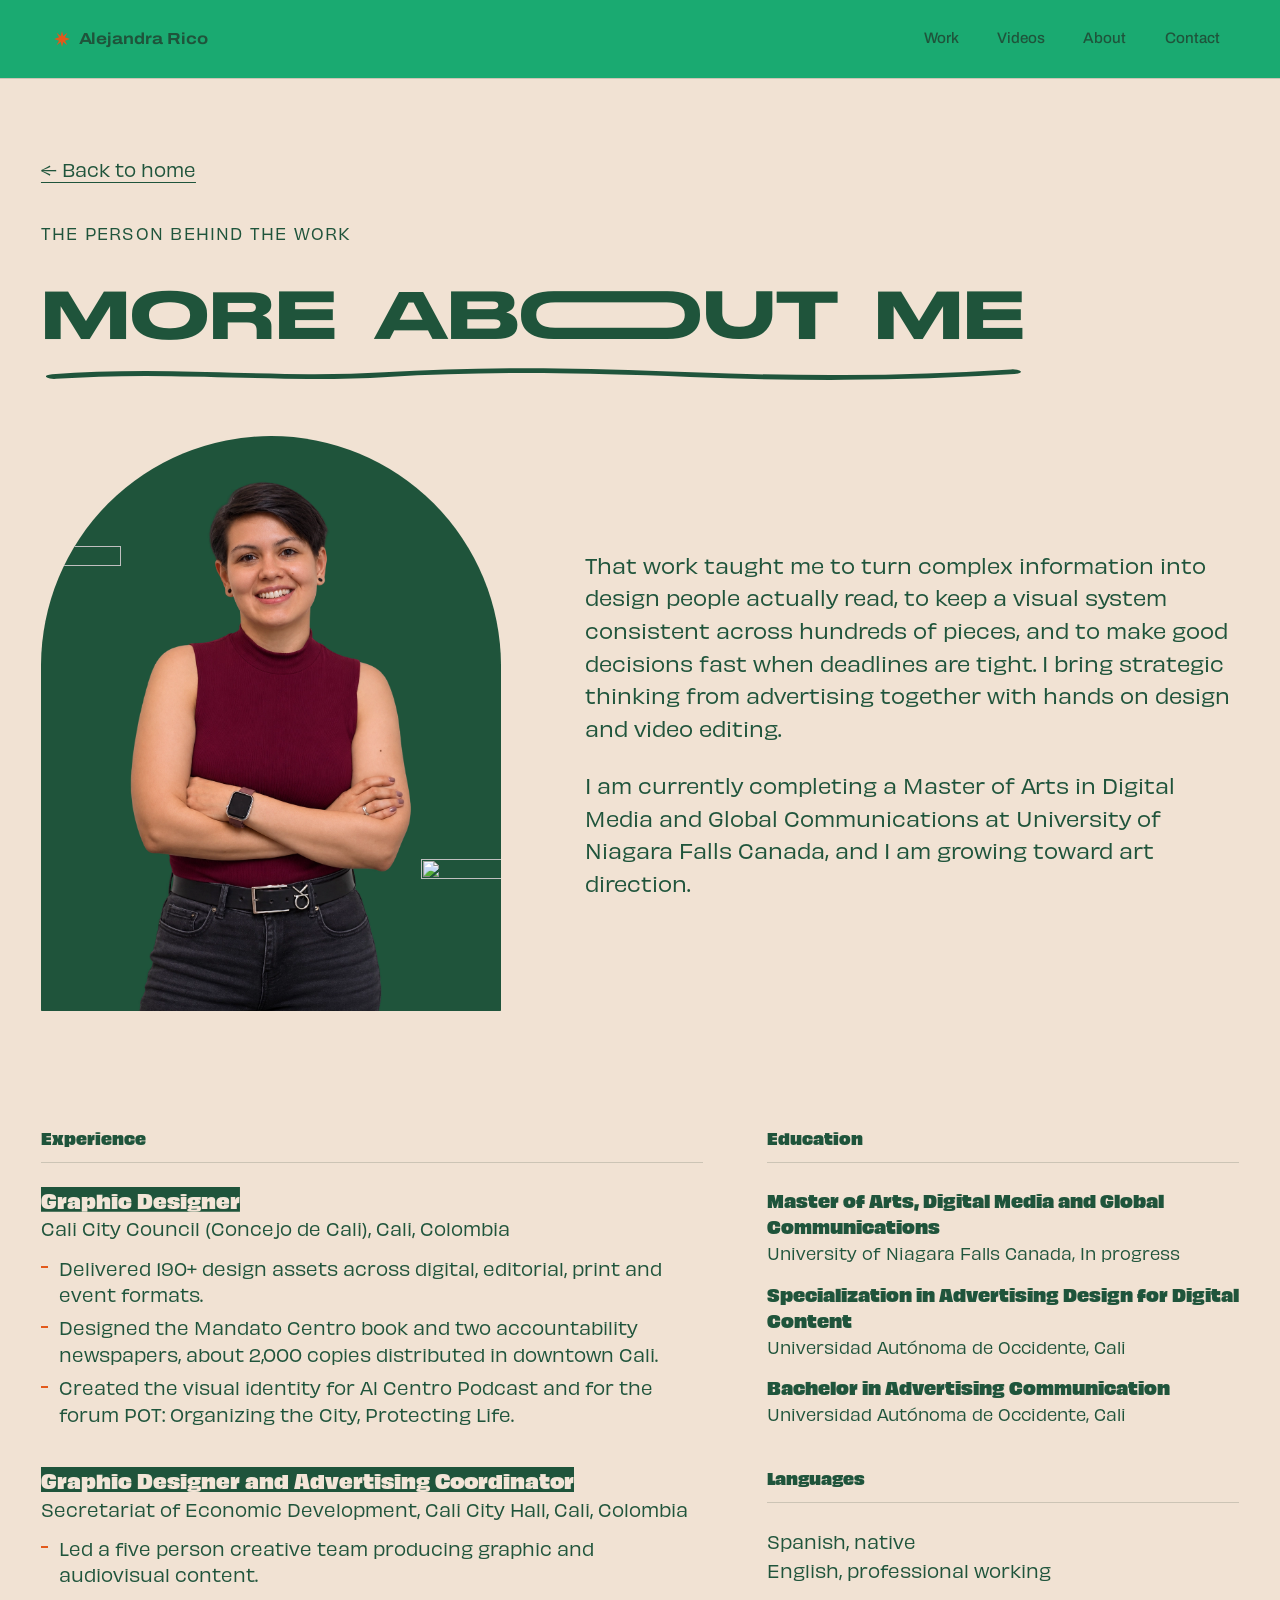
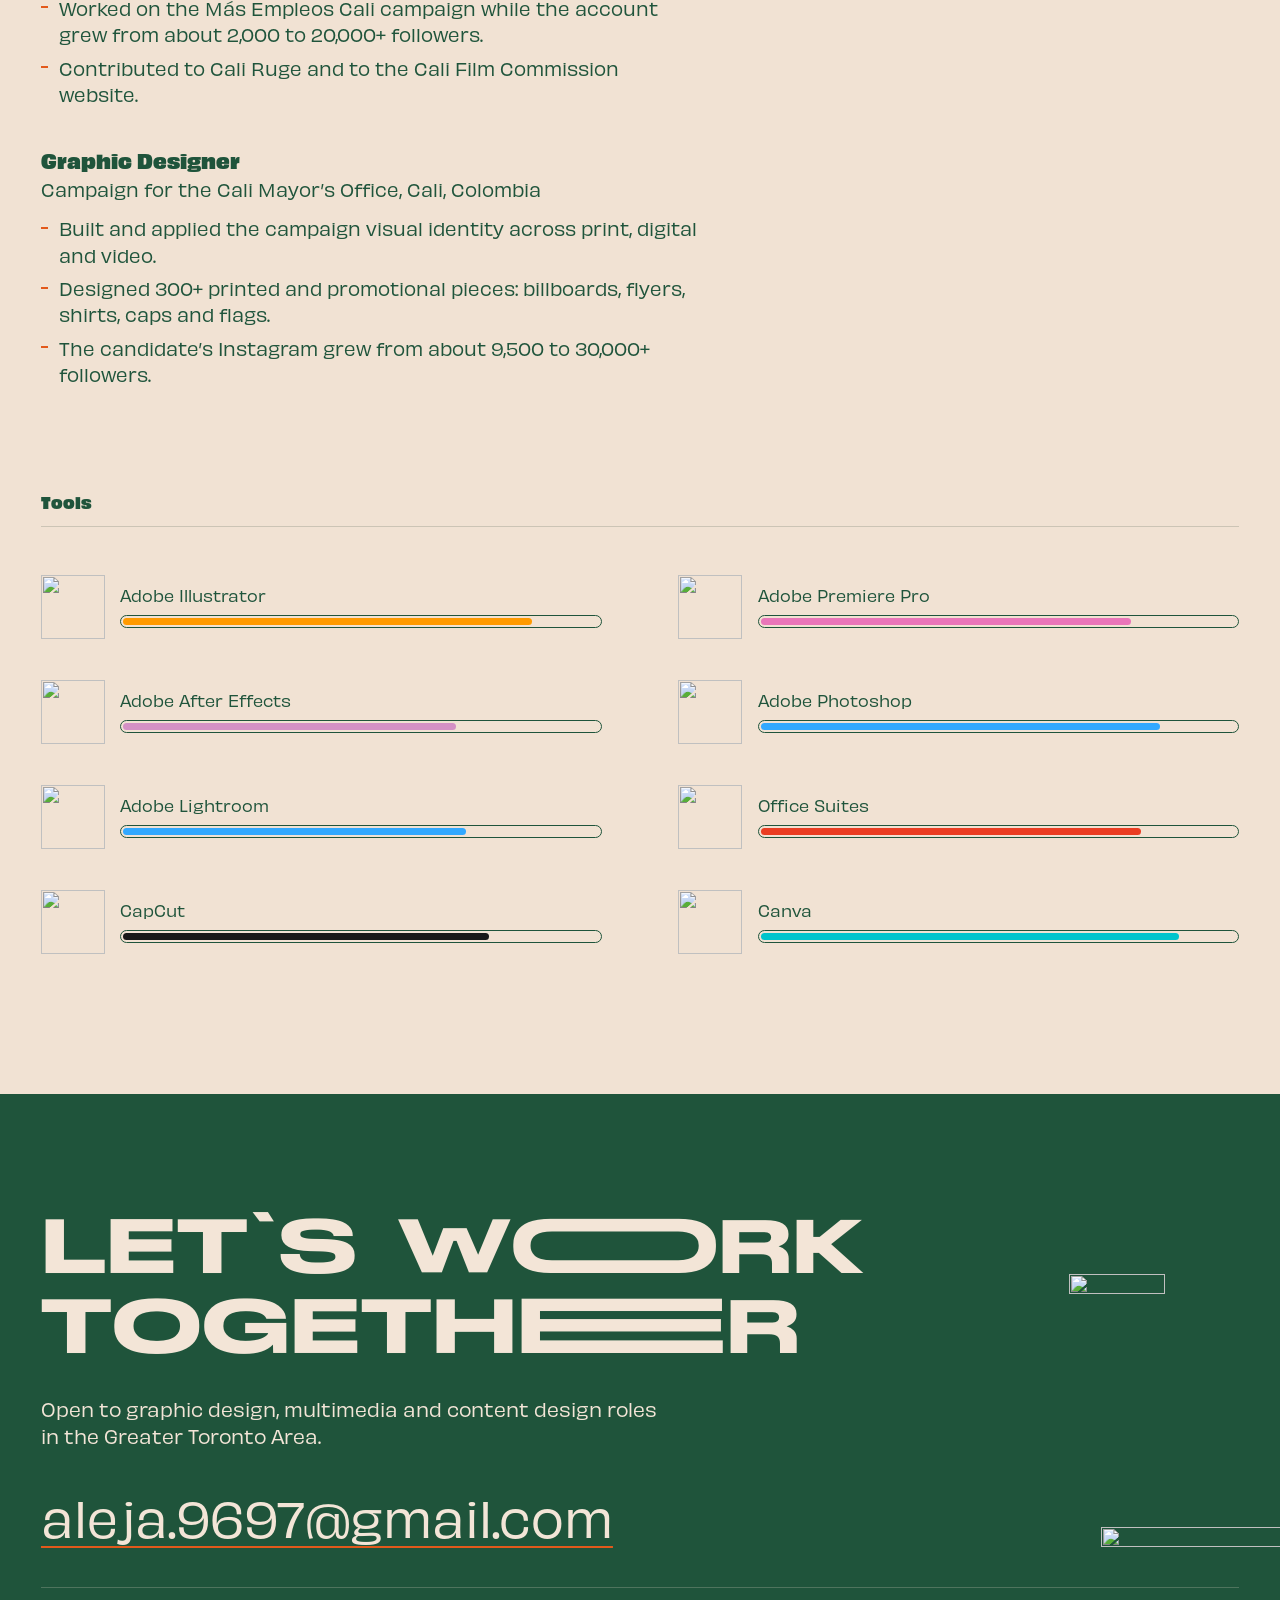
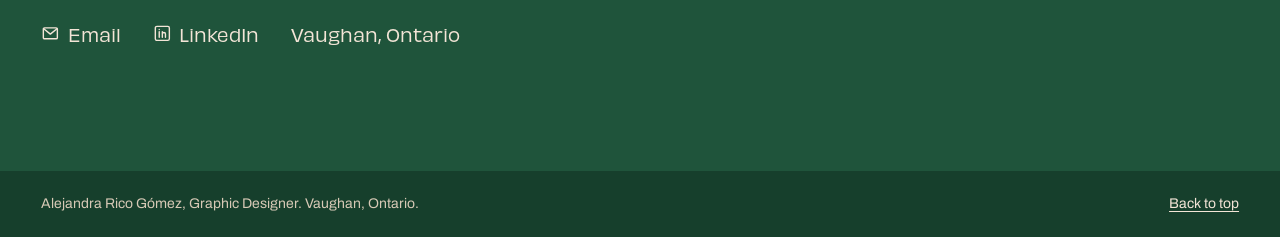
==== commit 88eead93: "Update About portrait" ====
--- a/site/about/index.html
+++ b/site/about/index.html
@@ -41,7 +41,7 @@
       <h1 id="about-title" class="section-title about-drawn-title"><span>MORE ABOOUT ME</span><svg class="about-underline" viewBox="0 0 300 20" preserveAspectRatio="none" aria-hidden="true" focusable="false"><path d="M4 12 C 41 3, 71 17, 105 10 S 168 6, 198 10 S 259 15, 296 7" pathLength="100" /></svg></h1>
       <div class="about-detail-lead">
         <figure class="about-portrait about-portrait--detail-stars">
-          <img class="" src="../img/about/01.webp" width="619" height="1100" alt="Portrait of Alejandra Rico Gómez" fetchpriority="high" decoding="async">
+          <img class="" src="../img/about/01.webp?v=aead5d48ec4c" width="941" height="1672" alt="Portrait of Alejandra Rico Gómez" fetchpriority="high" decoding="async">
           <img class="detail-portrait-star detail-portrait-star--first" src="/assets/img/estrella-marquee.svg" alt="" aria-hidden="true" width="130" height="130" loading="eager" decoding="async">
           <img class="detail-portrait-star detail-portrait-star--second" src="/assets/img/estrella-marquee.svg" alt="" aria-hidden="true" width="130" height="130" loading="eager" decoding="async">
         </figure>
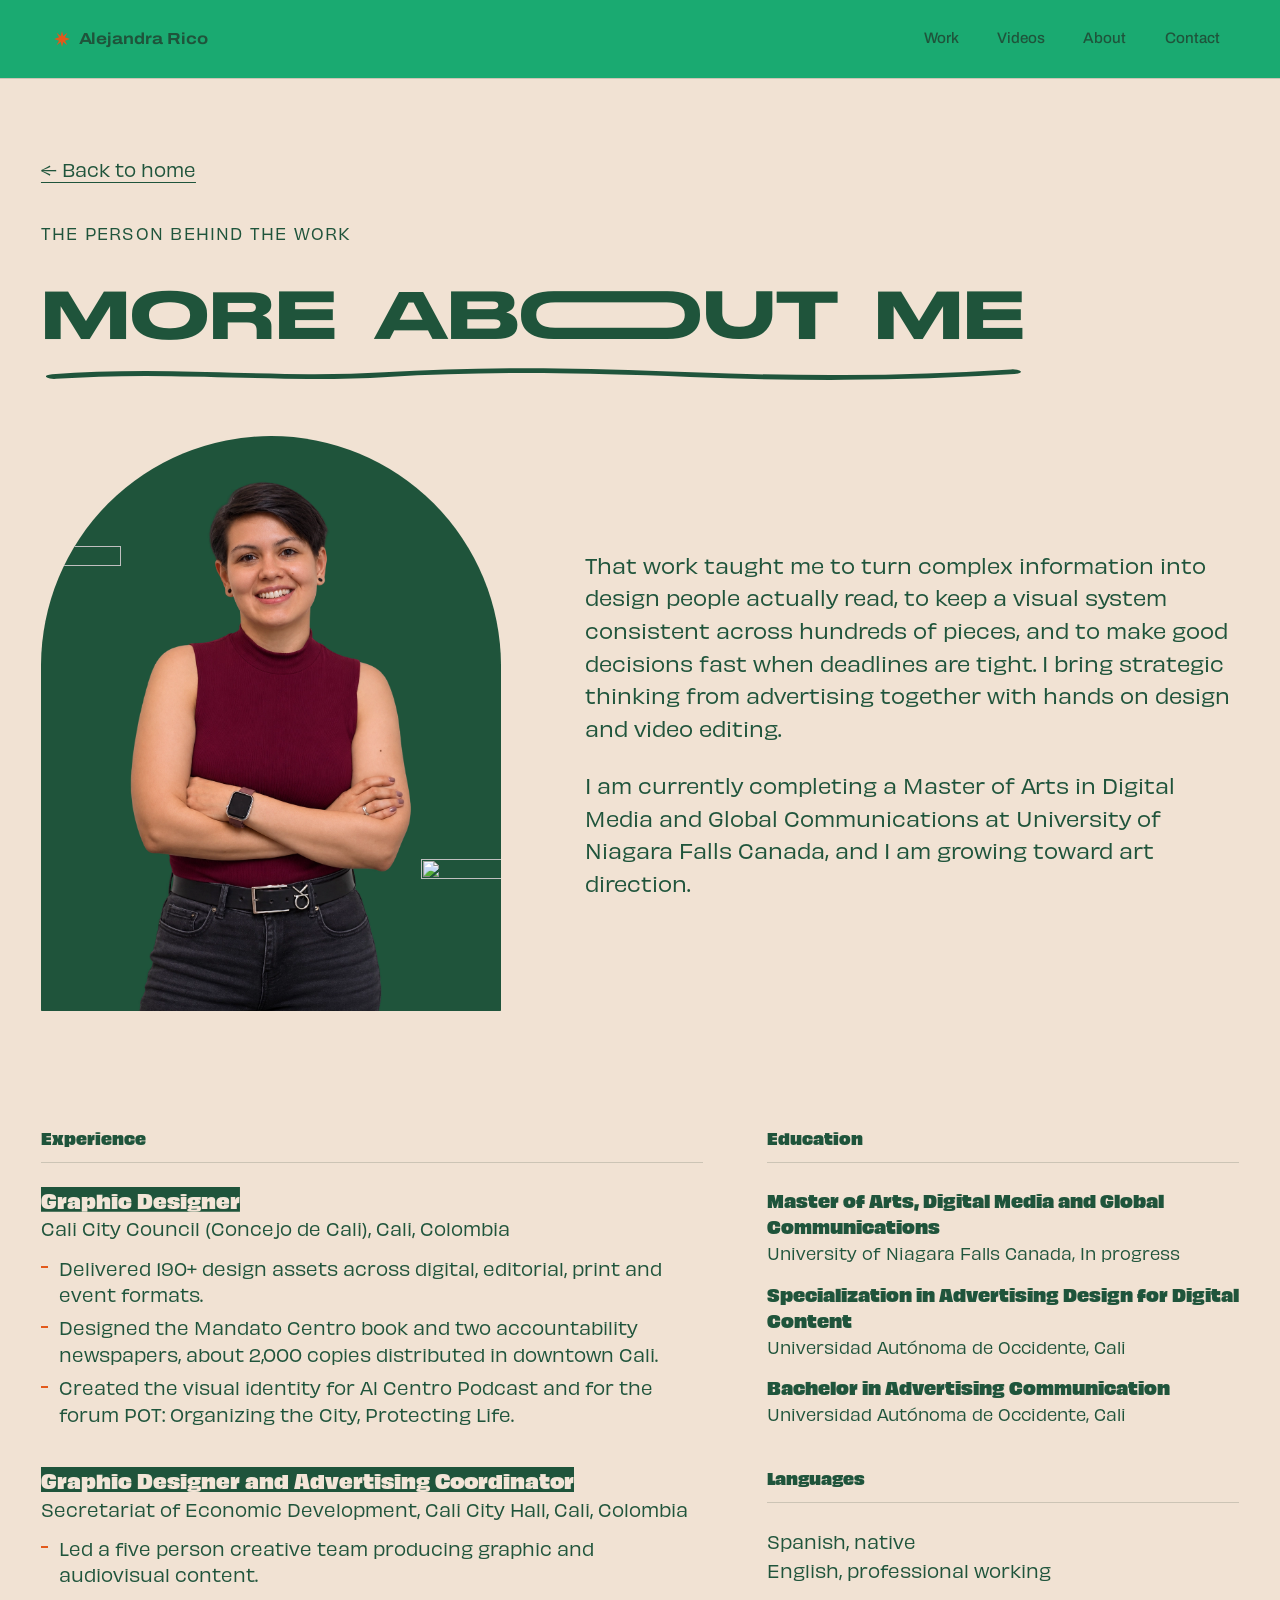
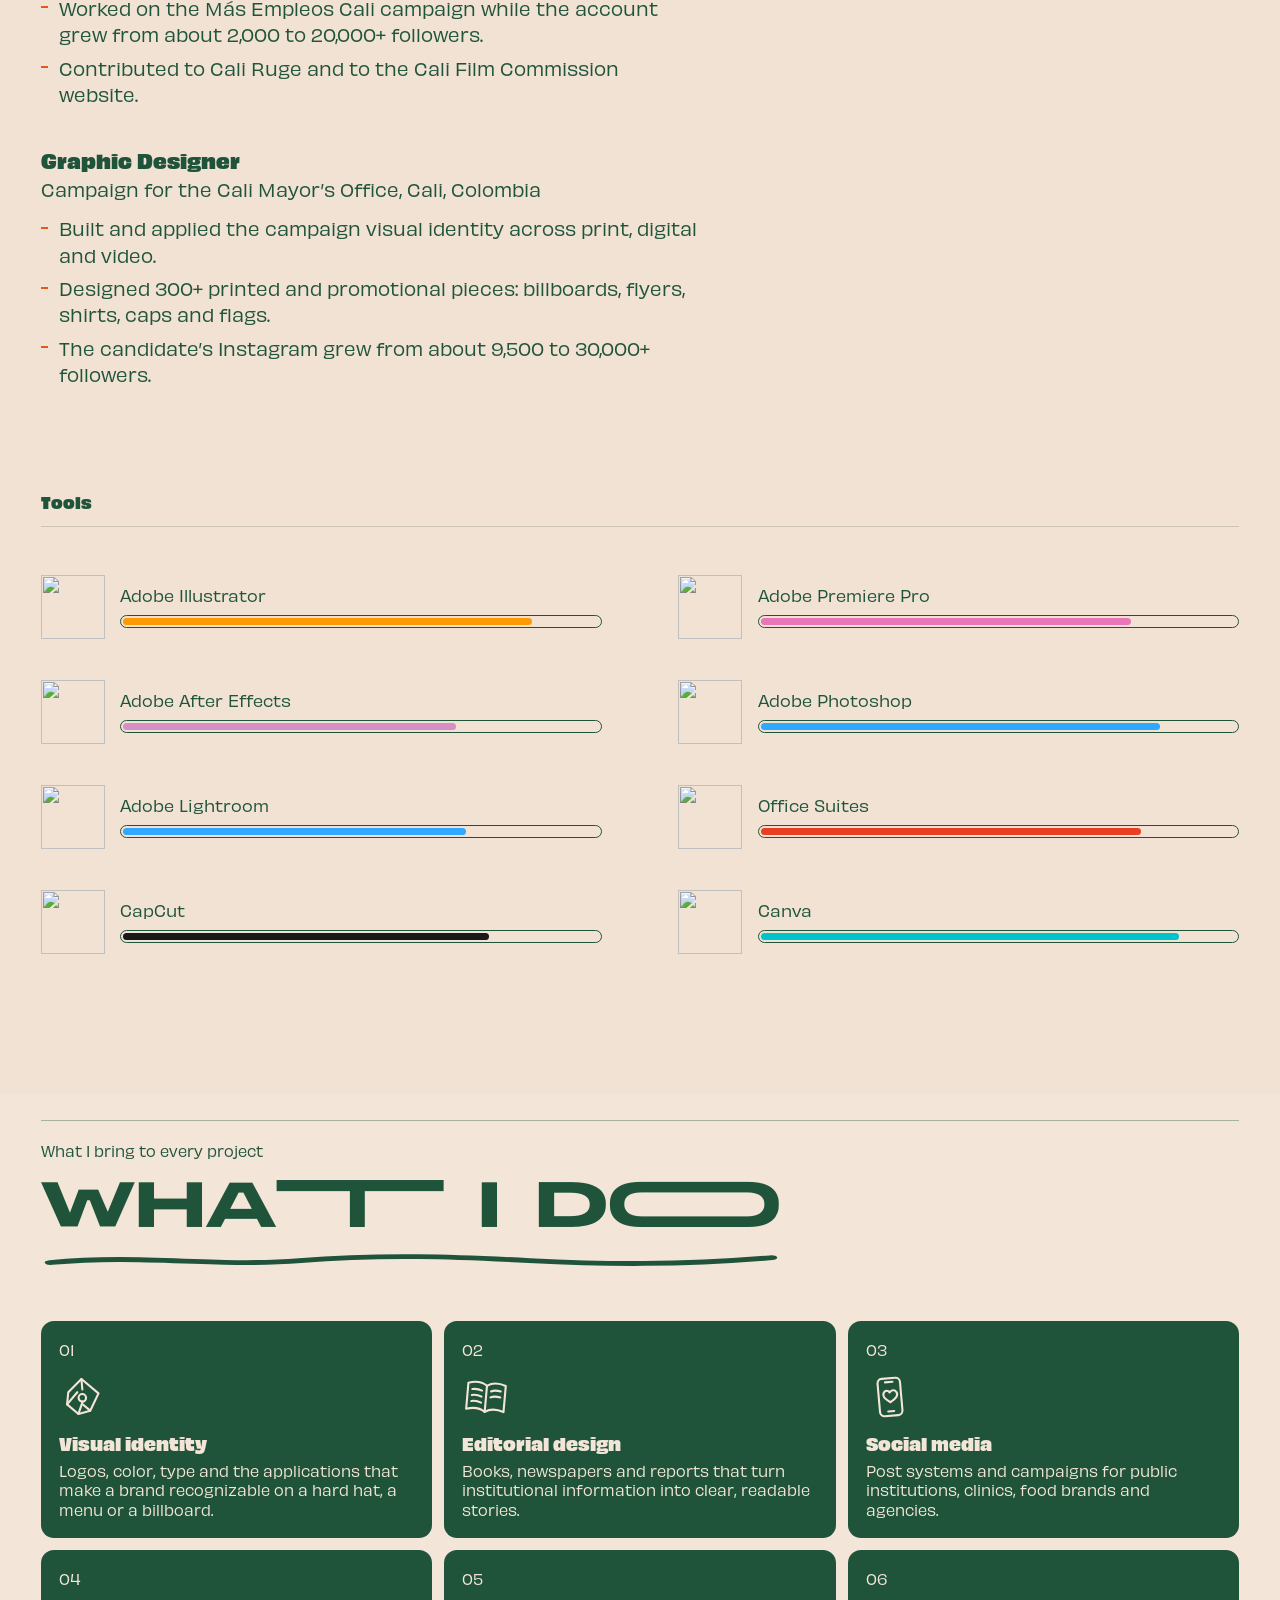
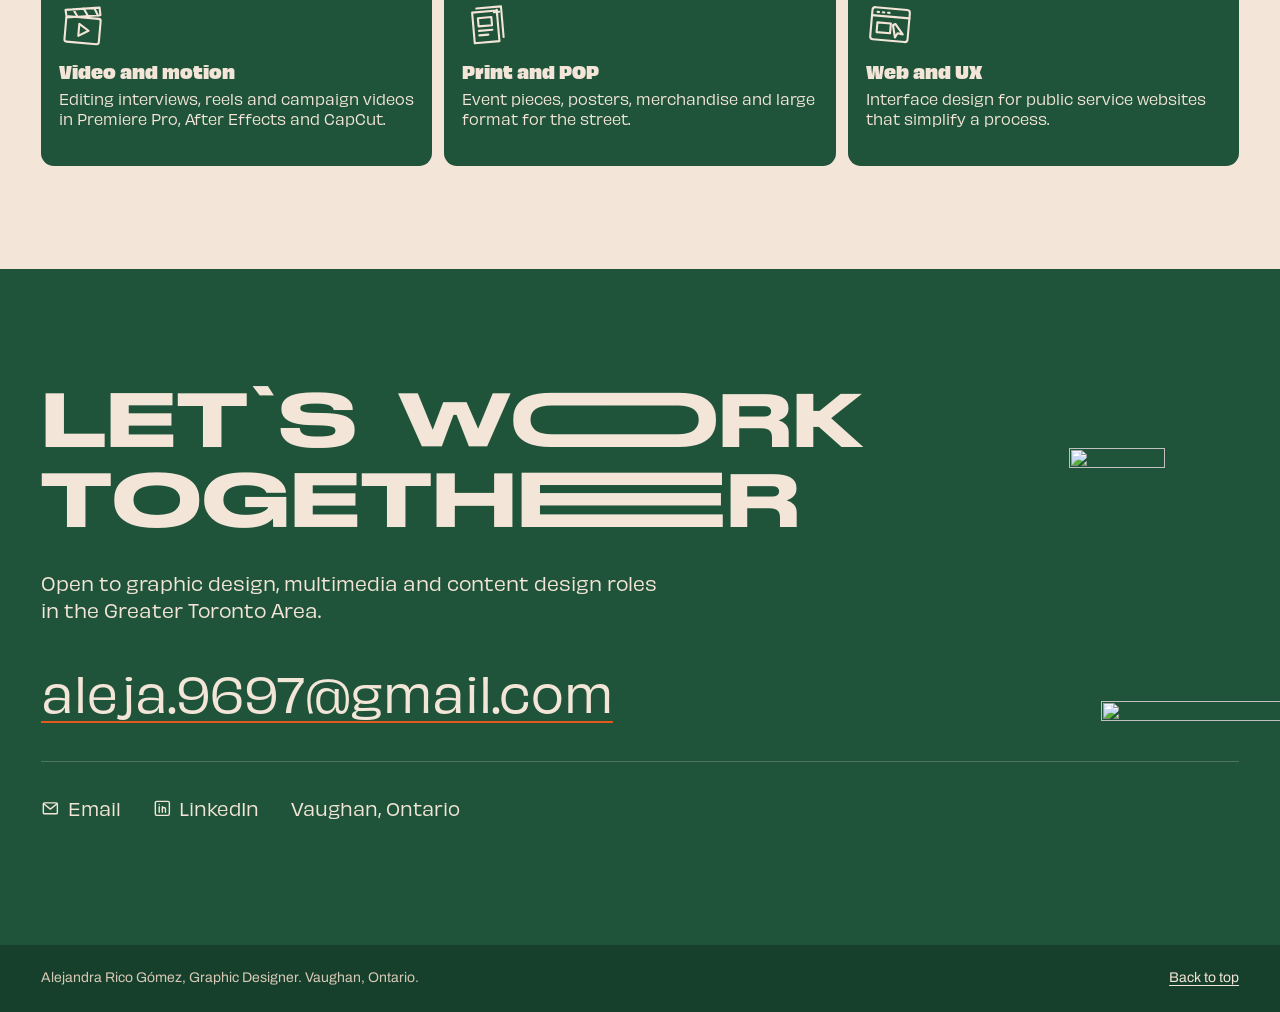
==== commit bde19080: "Align six What I Do cards in one row" ====
--- a/site/about/index.html
+++ b/site/about/index.html
@@ -151,6 +151,64 @@
   </section>
 
   </section>
+<section class="services-section about-services" id="services" aria-labelledby="services-title">
+  <div class="wrap">
+    <div class="services-heading">
+      <span class="services-eyebrow">What I bring to every project</span>
+      <h2 class="services-title about-drawn-title" id="services-title"><span>WHATT I DOO</span><svg class="about-underline" viewBox="0 0 300 20" preserveAspectRatio="none" aria-hidden="true" focusable="false"><path d="M4 12 C 41 3, 71 17, 105 10 S 168 6, 198 10 S 259 15, 296 7" pathLength="100" /></svg></h2>
+    </div>
+    <div class="services-grid">
+      <article class="service-card service-card--0">
+        <span class="service-number">01</span>
+        <svg class="service-art" viewBox="0 0 64 64" fill="none" stroke="currentColor" stroke-width="2.8" stroke-linecap="round" stroke-linejoin="round" aria-hidden="true" focusable="false"><path d="M32 8 53 29 40 51 24 54 10 40 13 24Z"/><path d="M32 8v14M10 40l15-15M40 51l-9-9"/><circle cx="31" cy="33" r="5"/><path d="m31 38-7 16"/></svg>
+        <div class="service-content">
+          <h3 class="service-name">Visual identity</h3>
+          <p class="service-description">Logos, color, type and the applications that make a brand recognizable on a hard hat, a menu or a billboard.</p>
+        </div>
+      </article>
+      <article class="service-card service-card--1">
+        <span class="service-number">02</span>
+        <svg class="service-art" viewBox="0 0 64 64" fill="none" stroke="currentColor" stroke-width="2.8" stroke-linecap="round" stroke-linejoin="round" aria-hidden="true" focusable="false"><path d="M32 17c-7-5-16-5-25-2v35c9-3 18-3 25 2 7-5 16-5 25-2V15c-9-3-18-3-25 2Z"/><path d="M32 17v35M13 23c4-1 8-1 13 1M13 31c4-1 8-1 13 1M38 24c4-2 8-2 13-1M38 32c4-2 8-2 13-1"/><path d="M13 39c4-1 8-1 13 1"/></svg>
+        <div class="service-content">
+          <h3 class="service-name">Editorial design</h3>
+          <p class="service-description">Books, newspapers and reports that turn institutional information into clear, readable stories.</p>
+        </div>
+      </article>
+      <article class="service-card service-card--2">
+        <span class="service-number">03</span>
+        <svg class="service-art" viewBox="0 0 64 64" fill="none" stroke="currentColor" stroke-width="2.8" stroke-linecap="round" stroke-linejoin="round" aria-hidden="true" focusable="false"><rect x="17" y="7" width="30" height="50" rx="6"/><path d="M27 12h10M28 51h8"/><path d="M32 39c-6-4-11-8-8-13 2-4 7-3 8 0 2-3 7-4 9 0 3 5-2 9-9 13Z"/></svg>
+        <div class="service-content">
+          <h3 class="service-name">Social media</h3>
+          <p class="service-description">Post systems and campaigns for public institutions, clinics, food brands and agencies.</p>
+        </div>
+      </article>
+      <article class="service-card service-card--3">
+        <span class="service-number">04</span>
+        <svg class="service-art" viewBox="0 0 64 64" fill="none" stroke="currentColor" stroke-width="2.8" stroke-linecap="round" stroke-linejoin="round" aria-hidden="true" focusable="false"><rect x="9" y="22" width="46" height="34" rx="3"/><path d="M9 22 7 14 52 7l2 10-45 7M17 12l7 10M31 10l7 10M45 8l6 10"/><path d="m27 31 13 8-13 8V31Z"/></svg>
+        <div class="service-content">
+          <h3 class="service-name">Video and motion</h3>
+          <p class="service-description">Editing interviews, reels and campaign videos in Premiere Pro, After Effects and CapCut.</p>
+        </div>
+      </article>
+      <article class="service-card service-card--4">
+        <span class="service-number">05</span>
+        <svg class="service-art" viewBox="0 0 64 64" fill="none" stroke="currentColor" stroke-width="2.8" stroke-linecap="round" stroke-linejoin="round" aria-hidden="true" focusable="false"><path d="M15 14h33v41H15zM21 9h33v41"/><path d="M22 22h18v11H22zM22 39h18M22 45h12"/><path d="M44 16h7m-3-3v7"/></svg>
+        <div class="service-content">
+          <h3 class="service-name">Print and POP</h3>
+          <p class="service-description">Event pieces, posters, merchandise and large format for the street.</p>
+        </div>
+      </article>
+      <article class="service-card service-card--5">
+        <span class="service-number">06</span>
+        <svg class="service-art" viewBox="0 0 64 64" fill="none" stroke="currentColor" stroke-width="2.8" stroke-linecap="round" stroke-linejoin="round" aria-hidden="true" focusable="false"><rect x="7" y="10" width="50" height="43" rx="4"/><path d="M7 21h50M14 16h2M21 16h2M28 16h2M15 30h18v13H15z"/><path d="m39 30 11 13-7-1-3 6-4-16Z"/></svg>
+        <div class="service-content">
+          <h3 class="service-name">Web and UX</h3>
+          <p class="service-description">Interface design for public service websites that simplify a process.</p>
+        </div>
+      </article>
+    </div>
+  </div>
+</section>
 </main>
 <section class="contact" id="contact" aria-labelledby="contact-title">
   <img class="contact-side-star contact-side-star--left" src="/assets/img/star-side-left.svg" alt="" aria-hidden="true" width="1203" height="955">
--- a/site/assets/styles.css
+++ b/site/assets/styles.css
@@ -3325,22 +3325,22 @@
     color: #F3E5D7;
     padding-block: clamp(3.2rem, 9vw, 4.75rem);
   }
-  .services-section .services-heading {
+  :where(.is-home) .services-section .services-heading {
     border-top-color: rgba(243, 229, 215, .5);
     margin-bottom: clamp(1.75rem, 5vw, 2.5rem);
   }
-  .services-section .services-eyebrow,
+  :where(.is-home) .services-section .services-eyebrow,
   .services-section #services-title {
     color: #F3E5D7;
   }
   .services-section #services-title .about-underline path {
     stroke: #F3E5D7;
   }
-  .services-section .services-grid {
+  :where(.is-home) .services-section .services-grid {
     grid-template-columns: minmax(0, 1fr);
     gap: clamp(14px, 3vw, 22px);
   }
-  .services-section .service-card {
+  :where(.is-home) .services-section .service-card {
     display: flex;
     flex-direction: column;
     align-items: flex-start;
@@ -3351,35 +3351,35 @@
     color: #281B16;
     background: #FFAD19;
   }
-  .services-section .service-card--1 { background: #54281F; color: #F3E5D7; }
-  .services-section .service-card--2 { background: #FFF45A; color: #281B16; }
-  .services-section .service-card--3 { background: #B8F3DA; color: #1F543B; }
-  .services-section .service-card--4 { background: #F3E5D7; color: #1F543B; }
-  .services-section .service-card--5 { background: #1AAA71; color: #122E21; }
-  .services-section .service-number,
-  .services-section .service-name,
-  .services-section .service-description,
-  .services-section .service-art {
+  :where(.is-home) .services-section .service-card--1 { background: #54281F; color: #F3E5D7; }
+  :where(.is-home) .services-section .service-card--2 { background: #FFF45A; color: #281B16; }
+  :where(.is-home) .services-section .service-card--3 { background: #B8F3DA; color: #1F543B; }
+  :where(.is-home) .services-section .service-card--4 { background: #F3E5D7; color: #1F543B; }
+  :where(.is-home) .services-section .service-card--5 { background: #1AAA71; color: #122E21; }
+  :where(.is-home) .services-section .service-number,
+  :where(.is-home) .services-section .service-name,
+  :where(.is-home) .services-section .service-description,
+  :where(.is-home) .services-section .service-art {
     color: inherit;
   }
-  .services-section .service-number {
+  :where(.is-home) .services-section .service-number {
     font-size: clamp(.9rem, 3.6vw, 1.05rem);
   }
-  .services-section .service-art {
+  :where(.is-home) .services-section .service-art {
     width: clamp(80px, 19vw, 112px);
     height: clamp(80px, 19vw, 112px);
     margin-block: clamp(30px, 8vw, 48px);
   }
-  .services-section .service-content {
+  :where(.is-home) .services-section .service-content {
     width: 100%;
     margin-top: auto;
   }
-  .services-section .service-name {
+  :where(.is-home) .services-section .service-name {
     font-size: clamp(1.6rem, 5.9vw, 2.05rem);
     line-height: 1.16;
     margin-bottom: clamp(15px, 3vw, 22px);
   }
-  .services-section .service-description {
+  :where(.is-home) .services-section .service-description {
     max-width: 36ch;
     font-size: clamp(1rem, 4vw, 1.2rem);
     line-height: 1.48;
@@ -3389,10 +3389,10 @@
 /* Refined mobile services palette: forest green remains the anchor.
    Secondary colors are vivid and energetic, with accessible foreground contrast. */
 @media (max-width: 760px) {
-  .services-section .services-grid {
+  :where(.is-home) .services-section .services-grid {
     gap: 13px;
   }
-  .services-section .service-card {
+  :where(.is-home) .services-section .service-card {
     min-height: 265px;
     height: auto;
     padding: clamp(19px, 4.5vw, 26px);
@@ -3400,36 +3400,36 @@
     background: #FF8000;
     color: #1F2F23;
   }
-  .services-section .service-card--1 {
+  :where(.is-home) .services-section .service-card--1 {
     background: #FF7966;
     color: #27201C;
   }
-  .services-section .service-card--2 {
+  :where(.is-home) .services-section .service-card--2 {
     background: #8BDA69;
     color: #173D2B;
   }
-  .services-section .service-card--3 {
+  :where(.is-home) .services-section .service-card--3 {
     background: #FFD447;
     color: #27201C;
   }
-  .services-section .service-card--4 {
+  :where(.is-home) .services-section .service-card--4 {
     background: #A52D60;
     color: #FFFFFF;
   }
-  .services-section .service-card--5 {
+  :where(.is-home) .services-section .service-card--5 {
     background: #36D9A1;
     color: #173D2B;
   }
-  .services-section .service-art {
+  :where(.is-home) .services-section .service-art {
     width: clamp(56px, 14vw, 72px);
     height: clamp(56px, 14vw, 72px);
     margin-block: 16px 20px;
   }
-  .services-section .service-name {
+  :where(.is-home) .services-section .service-name {
     font-size: clamp(1.35rem, 5.15vw, 1.8rem);
     margin-bottom: 10px;
   }
-  .services-section .service-description {
+  :where(.is-home) .services-section .service-description {
     font-size: clamp(.94rem, 3.55vw, 1.08rem);
     line-height: 1.42;
   }
@@ -4043,17 +4043,17 @@
 /* Compact mobile WHAT I DO: forest-green outlines, cream background and
    minimal line-art icons. Scoped to mobile; desktop remains unchanged. */
 @media (max-width:760px){
-  .services-section .services-grid{
+  :where(.is-home) .services-section .services-grid{
     grid-template-columns:minmax(0,1fr) !important;
     gap:12px;
   }
-  .services-section .service-card,
-  .services-section .service-card--0,
-  .services-section .service-card--1,
-  .services-section .service-card--2,
-  .services-section .service-card--3,
-  .services-section .service-card--4,
-  .services-section .service-card--5{
+  :where(.is-home) .services-section .service-card,
+  :where(.is-home) .services-section .service-card--0,
+  :where(.is-home) .services-section .service-card--1,
+  :where(.is-home) .services-section .service-card--2,
+  :where(.is-home) .services-section .service-card--3,
+  :where(.is-home) .services-section .service-card--4,
+  :where(.is-home) .services-section .service-card--5{
     position:relative;
     display:flex;
     flex-direction:row;
@@ -4069,7 +4069,7 @@
     color:#1F543B !important;
     box-shadow:none;
   }
-  .services-section .service-card::before{
+  :where(.is-home) .services-section .service-card::before{
     content:"";
     display:block;
     width:70px;
@@ -4079,11 +4079,11 @@
     background-position:center;
     background-size:contain;
   }
-  .services-section .service-art,
-  .services-section .service-art-file{
+  :where(.is-home) .services-section .service-art,
+  :where(.is-home) .services-section .service-art-file{
     display:none !important;
   }
-  .services-section .service-number{
+  :where(.is-home) .services-section .service-number{
     position:absolute;
     top:12px;
     right:16px;
@@ -4092,13 +4092,13 @@
     color:#1F543B !important;
     opacity:.72;
   }
-  .services-section .service-content{
+  :where(.is-home) .services-section .service-content{
     flex:1;
     min-width:0;
     margin-top:0;
     padding-right:12px;
   }
-  .services-section .service-name{
+  :where(.is-home) .services-section .service-name{
     margin:0 0 .35rem;
     font-family:'Obviously',sans-serif;
     font-size:clamp(1rem,4.3vw,1.23rem);
@@ -4106,26 +4106,26 @@
     line-height:1.17;
     color:#1F543B !important;
   }
-  .services-section .service-description{
+  :where(.is-home) .services-section .service-description{
     margin:0;
     max-width:none;
     font-size:clamp(.82rem,3.45vw,.97rem);
     line-height:1.4;
     color:#1F543B !important;
   }
-  .services-section .service-card--0::before{background-image:url("data:image/svg+xml,%3Csvg%20xmlns%3D%22http%3A%2F%2Fwww.w3.org%2F2000%2Fsvg%22%20viewBox%3D%220%200%2064%2064%22%20fill%3D%22none%22%20stroke%3D%22%231F543B%22%20stroke-width%3D%222%22%20stroke-linecap%3D%22round%22%20stroke-linejoin%3D%22round%22%3E%3Ccircle%20cx%3D%2232%22%20cy%3D%2232%22%20r%3D%2229%22%2F%3E%3Cg%20transform%3D%22translate(19%2019)%22%3E%3Cpath%20d%3D%22m3%2021%203-7%2010-10%206%206-10%2010-7%203-2-2Z%22%2F%3E%3Cpath%20d%3D%22m14%206%206%206M3%2021l5-2%22%2F%3E%3C%2Fg%3E%3C%2Fsvg%3E");}
-.services-section .service-card--1::before{background-image:url("data:image/svg+xml,%3Csvg%20xmlns%3D%22http%3A%2F%2Fwww.w3.org%2F2000%2Fsvg%22%20viewBox%3D%220%200%2064%2064%22%20fill%3D%22none%22%20stroke%3D%22%231F543B%22%20stroke-width%3D%222%22%20stroke-linecap%3D%22round%22%20stroke-linejoin%3D%22round%22%3E%3Ccircle%20cx%3D%2232%22%20cy%3D%2232%22%20r%3D%2229%22%2F%3E%3Cg%20transform%3D%22translate(19%2019)%22%3E%3Cpath%20d%3D%22M12%206c-3-2-6-2-10-1v15c4-1%207-1%2010%201%203-2%206-2%2010-1V5c-4-1-7-1-10%201Z%22%2F%3E%3Cpath%20d%3D%22M12%206v15M5%209l4%201M15%2010l4-1%22%2F%3E%3C%2Fg%3E%3C%2Fsvg%3E");}
-.services-section .service-card--2::before{background-image:url("data:image/svg+xml,%3Csvg%20xmlns%3D%22http%3A%2F%2Fwww.w3.org%2F2000%2Fsvg%22%20viewBox%3D%220%200%2064%2064%22%20fill%3D%22none%22%20stroke%3D%22%231F543B%22%20stroke-width%3D%222%22%20stroke-linecap%3D%22round%22%20stroke-linejoin%3D%22round%22%3E%3Ccircle%20cx%3D%2232%22%20cy%3D%2232%22%20r%3D%2229%22%2F%3E%3Cg%20transform%3D%22translate(19%2019)%22%3E%3Crect%20x%3D%225%22%20y%3D%221.5%22%20width%3D%2214%22%20height%3D%2223%22%20rx%3D%223%22%2F%3E%3Cpath%20d%3D%22M9%205h6%22%2F%3E%3Cpath%20d%3D%22M12%2011c-3-3-6%201%200%205%206-4%203-8%200-5Z%22%2F%3E%3C%2Fg%3E%3C%2Fsvg%3E");}
-.services-section .service-card--3::before{background-image:url("data:image/svg+xml,%3Csvg%20xmlns%3D%22http%3A%2F%2Fwww.w3.org%2F2000%2Fsvg%22%20viewBox%3D%220%200%2064%2064%22%20fill%3D%22none%22%20stroke%3D%22%231F543B%22%20stroke-width%3D%222%22%20stroke-linecap%3D%22round%22%20stroke-linejoin%3D%22round%22%3E%3Ccircle%20cx%3D%2232%22%20cy%3D%2232%22%20r%3D%2229%22%2F%3E%3Cg%20transform%3D%22translate(19%2019)%22%3E%3Cpath%20d%3D%22M3%209h19v14H3zM3%209%201%204%2019%201l2%205L3%209ZM7%204l3%205M14%203l3%205M10%2013l6%203-6%203Z%22%2F%3E%3C%2Fg%3E%3C%2Fsvg%3E");}
-.services-section .service-card--4::before{background-image:url("data:image/svg+xml,%3Csvg%20xmlns%3D%22http%3A%2F%2Fwww.w3.org%2F2000%2Fsvg%22%20viewBox%3D%220%200%2064%2064%22%20fill%3D%22none%22%20stroke%3D%22%231F543B%22%20stroke-width%3D%222%22%20stroke-linecap%3D%22round%22%20stroke-linejoin%3D%22round%22%3E%3Ccircle%20cx%3D%2232%22%20cy%3D%2232%22%20r%3D%2229%22%2F%3E%3Cg%20transform%3D%22translate(19%2019)%22%3E%3Cpath%20d%3D%22M5%203h14v19H5zM2%206h3M8%208h8M8%2012h8M8%2016h5M19%209h3v15H8v-2%22%2F%3E%3C%2Fg%3E%3C%2Fsvg%3E");}
-.services-section .service-card--5::before{background-image:url("data:image/svg+xml,%3Csvg%20xmlns%3D%22http%3A%2F%2Fwww.w3.org%2F2000%2Fsvg%22%20viewBox%3D%220%200%2064%2064%22%20fill%3D%22none%22%20stroke%3D%22%231F543B%22%20stroke-width%3D%222%22%20stroke-linecap%3D%22round%22%20stroke-linejoin%3D%22round%22%3E%3Ccircle%20cx%3D%2232%22%20cy%3D%2232%22%20r%3D%2229%22%2F%3E%3Cg%20transform%3D%22translate(19%2019)%22%3E%3Crect%20x%3D%222%22%20y%3D%223%22%20width%3D%2222%22%20height%3D%2217%22%20rx%3D%222%22%2F%3E%3Cpath%20d%3D%22M2%208h22M7%2024h12M13%2020v4M6%205.5h1M10%205.5h1%22%2F%3E%3Cpath%20d%3D%22m16%2011%205%205-3-.5-1%203-2-7Z%22%2F%3E%3C%2Fg%3E%3C%2Fsvg%3E");}
+  :where(.is-home) .services-section .service-card--0::before{background-image:url("data:image/svg+xml,%3Csvg%20xmlns%3D%22http%3A%2F%2Fwww.w3.org%2F2000%2Fsvg%22%20viewBox%3D%220%200%2064%2064%22%20fill%3D%22none%22%20stroke%3D%22%231F543B%22%20stroke-width%3D%222%22%20stroke-linecap%3D%22round%22%20stroke-linejoin%3D%22round%22%3E%3Ccircle%20cx%3D%2232%22%20cy%3D%2232%22%20r%3D%2229%22%2F%3E%3Cg%20transform%3D%22translate(19%2019)%22%3E%3Cpath%20d%3D%22m3%2021%203-7%2010-10%206%206-10%2010-7%203-2-2Z%22%2F%3E%3Cpath%20d%3D%22m14%206%206%206M3%2021l5-2%22%2F%3E%3C%2Fg%3E%3C%2Fsvg%3E");}
+:where(.is-home) .services-section .service-card--1::before{background-image:url("data:image/svg+xml,%3Csvg%20xmlns%3D%22http%3A%2F%2Fwww.w3.org%2F2000%2Fsvg%22%20viewBox%3D%220%200%2064%2064%22%20fill%3D%22none%22%20stroke%3D%22%231F543B%22%20stroke-width%3D%222%22%20stroke-linecap%3D%22round%22%20stroke-linejoin%3D%22round%22%3E%3Ccircle%20cx%3D%2232%22%20cy%3D%2232%22%20r%3D%2229%22%2F%3E%3Cg%20transform%3D%22translate(19%2019)%22%3E%3Cpath%20d%3D%22M12%206c-3-2-6-2-10-1v15c4-1%207-1%2010%201%203-2%206-2%2010-1V5c-4-1-7-1-10%201Z%22%2F%3E%3Cpath%20d%3D%22M12%206v15M5%209l4%201M15%2010l4-1%22%2F%3E%3C%2Fg%3E%3C%2Fsvg%3E");}
+:where(.is-home) .services-section .service-card--2::before{background-image:url("data:image/svg+xml,%3Csvg%20xmlns%3D%22http%3A%2F%2Fwww.w3.org%2F2000%2Fsvg%22%20viewBox%3D%220%200%2064%2064%22%20fill%3D%22none%22%20stroke%3D%22%231F543B%22%20stroke-width%3D%222%22%20stroke-linecap%3D%22round%22%20stroke-linejoin%3D%22round%22%3E%3Ccircle%20cx%3D%2232%22%20cy%3D%2232%22%20r%3D%2229%22%2F%3E%3Cg%20transform%3D%22translate(19%2019)%22%3E%3Crect%20x%3D%225%22%20y%3D%221.5%22%20width%3D%2214%22%20height%3D%2223%22%20rx%3D%223%22%2F%3E%3Cpath%20d%3D%22M9%205h6%22%2F%3E%3Cpath%20d%3D%22M12%2011c-3-3-6%201%200%205%206-4%203-8%200-5Z%22%2F%3E%3C%2Fg%3E%3C%2Fsvg%3E");}
+:where(.is-home) .services-section .service-card--3::before{background-image:url("data:image/svg+xml,%3Csvg%20xmlns%3D%22http%3A%2F%2Fwww.w3.org%2F2000%2Fsvg%22%20viewBox%3D%220%200%2064%2064%22%20fill%3D%22none%22%20stroke%3D%22%231F543B%22%20stroke-width%3D%222%22%20stroke-linecap%3D%22round%22%20stroke-linejoin%3D%22round%22%3E%3Ccircle%20cx%3D%2232%22%20cy%3D%2232%22%20r%3D%2229%22%2F%3E%3Cg%20transform%3D%22translate(19%2019)%22%3E%3Cpath%20d%3D%22M3%209h19v14H3zM3%209%201%204%2019%201l2%205L3%209ZM7%204l3%205M14%203l3%205M10%2013l6%203-6%203Z%22%2F%3E%3C%2Fg%3E%3C%2Fsvg%3E");}
+:where(.is-home) .services-section .service-card--4::before{background-image:url("data:image/svg+xml,%3Csvg%20xmlns%3D%22http%3A%2F%2Fwww.w3.org%2F2000%2Fsvg%22%20viewBox%3D%220%200%2064%2064%22%20fill%3D%22none%22%20stroke%3D%22%231F543B%22%20stroke-width%3D%222%22%20stroke-linecap%3D%22round%22%20stroke-linejoin%3D%22round%22%3E%3Ccircle%20cx%3D%2232%22%20cy%3D%2232%22%20r%3D%2229%22%2F%3E%3Cg%20transform%3D%22translate(19%2019)%22%3E%3Cpath%20d%3D%22M5%203h14v19H5zM2%206h3M8%208h8M8%2012h8M8%2016h5M19%209h3v15H8v-2%22%2F%3E%3C%2Fg%3E%3C%2Fsvg%3E");}
+:where(.is-home) .services-section .service-card--5::before{background-image:url("data:image/svg+xml,%3Csvg%20xmlns%3D%22http%3A%2F%2Fwww.w3.org%2F2000%2Fsvg%22%20viewBox%3D%220%200%2064%2064%22%20fill%3D%22none%22%20stroke%3D%22%231F543B%22%20stroke-width%3D%222%22%20stroke-linecap%3D%22round%22%20stroke-linejoin%3D%22round%22%3E%3Ccircle%20cx%3D%2232%22%20cy%3D%2232%22%20r%3D%2229%22%2F%3E%3Cg%20transform%3D%22translate(19%2019)%22%3E%3Crect%20x%3D%222%22%20y%3D%223%22%20width%3D%2222%22%20height%3D%2217%22%20rx%3D%222%22%2F%3E%3Cpath%20d%3D%22M2%208h22M7%2024h12M13%2020v4M6%205.5h1M10%205.5h1%22%2F%3E%3Cpath%20d%3D%22m16%2011%205%205-3-.5-1%203-2-7Z%22%2F%3E%3C%2Fg%3E%3C%2Fsvg%3E");}
 }
 @media(max-width:360px){
-  .services-section .service-card{gap:11px;padding:19px 15px}
-  .services-section .service-card::before{width:58px;height:58px;flex-basis:58px}
+  :where(.is-home) .services-section .service-card{gap:11px;padding:19px 15px}
+  :where(.is-home) .services-section .service-card::before{width:58px;height:58px;flex-basis:58px}
 }
 @media (hover:hover) and (max-width:760px) and (prefers-reduced-motion:no-preference){
-  .services-section .service-card:hover{transform:translateY(-2px)}
+  :where(.is-home) .services-section .service-card:hover{transform:translateY(-2px)}
 }
 
 /* Shared project-page opening transition.
@@ -4758,3 +4758,48 @@
 @media (max-width: 760px) {
   .is-jca { --palette-columns: 2; }
 }
+
+
+/* More About Me services cards */
+.about-services .services-grid {
+  gap: 12px;
+  grid-auto-rows: 1fr;
+}
+.about-services .service-card {
+  gap: 12px;
+  min-height: 0;
+  padding: clamp(16px, 1.4vw, 24px);
+}
+.about-services .service-art {
+  width: clamp(48px, 3.6vw, 62px);
+  height: clamp(48px, 3.6vw, 62px);
+  margin: 0;
+}
+.about-services .service-content {
+  margin-top: 0;
+  min-width: 0;
+  overflow-wrap: anywhere;
+}
+.about-services .service-name {
+  margin-bottom: .5rem;
+  font-size: clamp(1.05rem, 1.15vw, 1.3rem);
+}
+.about-services .service-description {
+  font-size: clamp(.85rem, .9vw, 1rem);
+  line-height: 1.45;
+}
+@media (min-width: 641px) {
+  .about-services .services-grid {
+    grid-template-columns: repeat(3, minmax(0, 1fr));
+  }
+}
+@media (max-width: 640px) {
+  .about-services .services-grid {
+    grid-template-columns: minmax(0, 1fr);
+  }
+}
+@media (min-width: 1440px) {
+  .about-services .services-grid {
+    grid-template-columns: repeat(6, minmax(0, 1fr));
+  }
+}
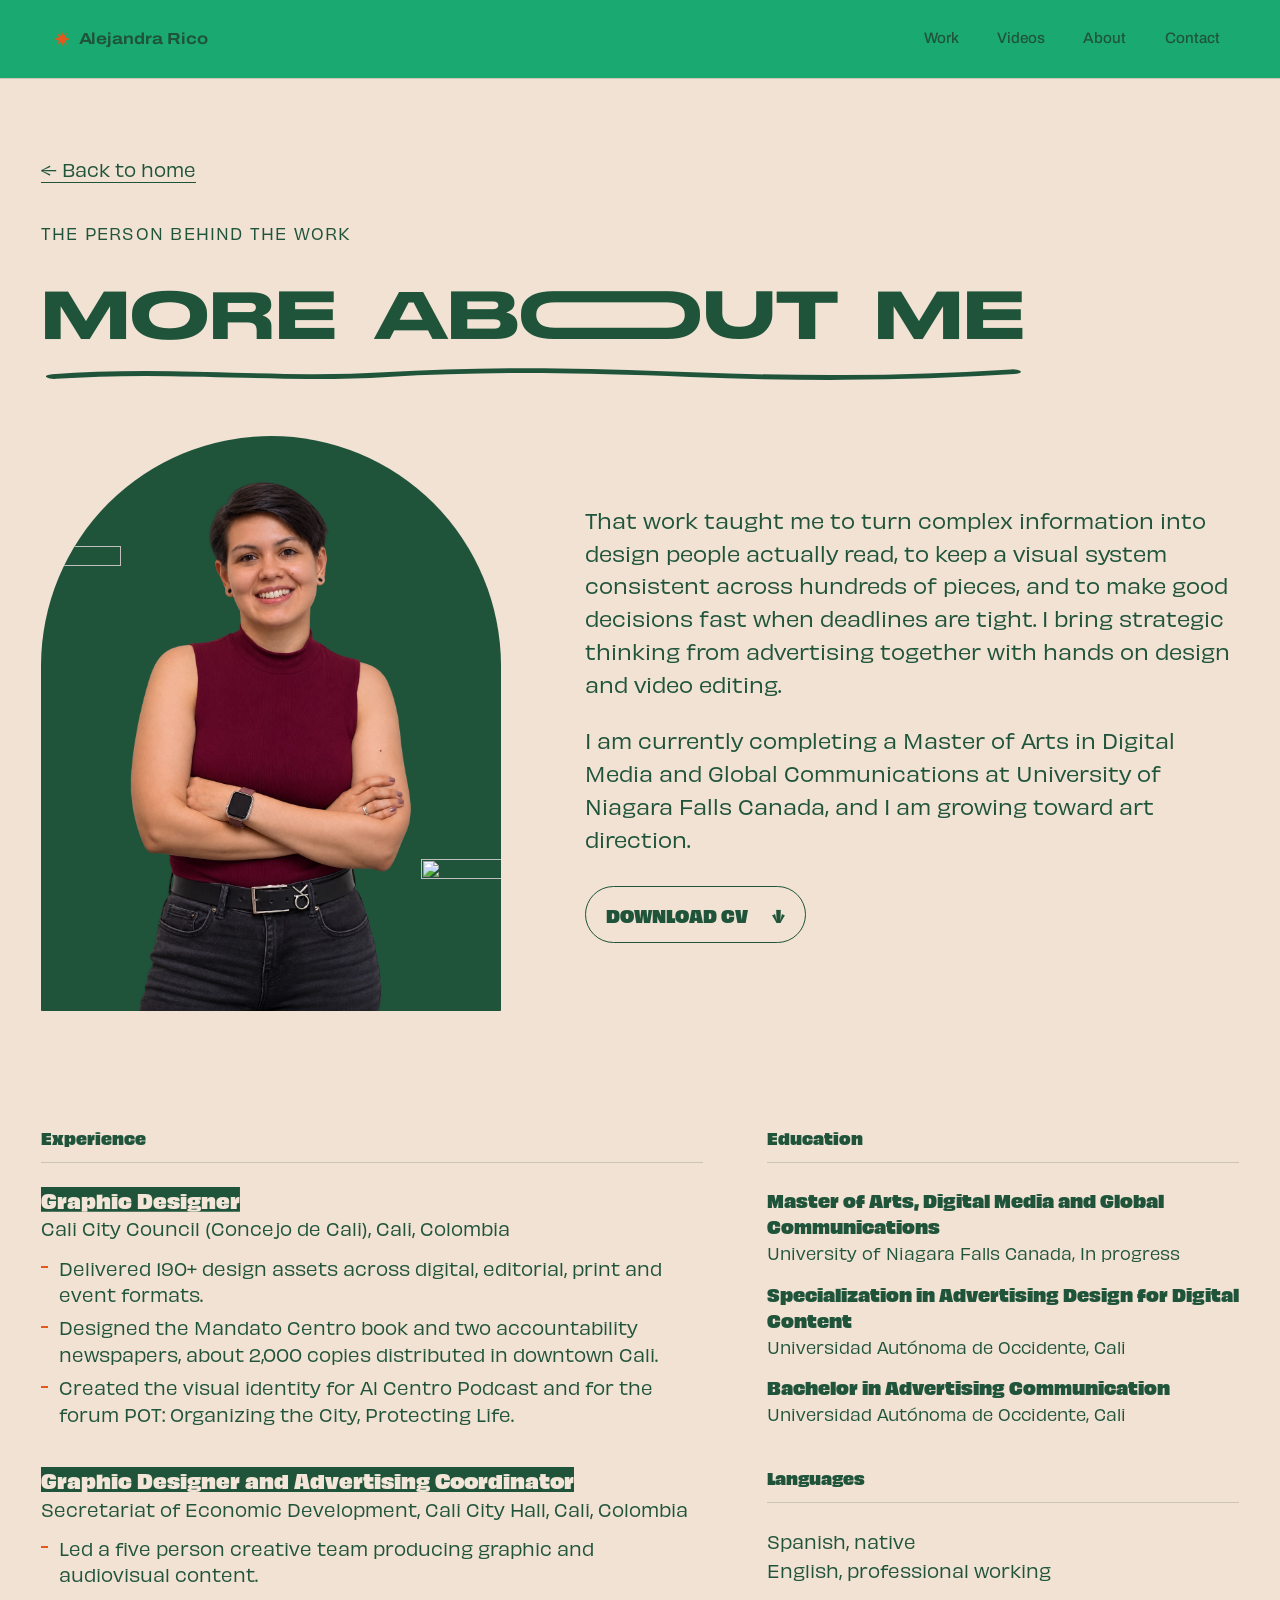
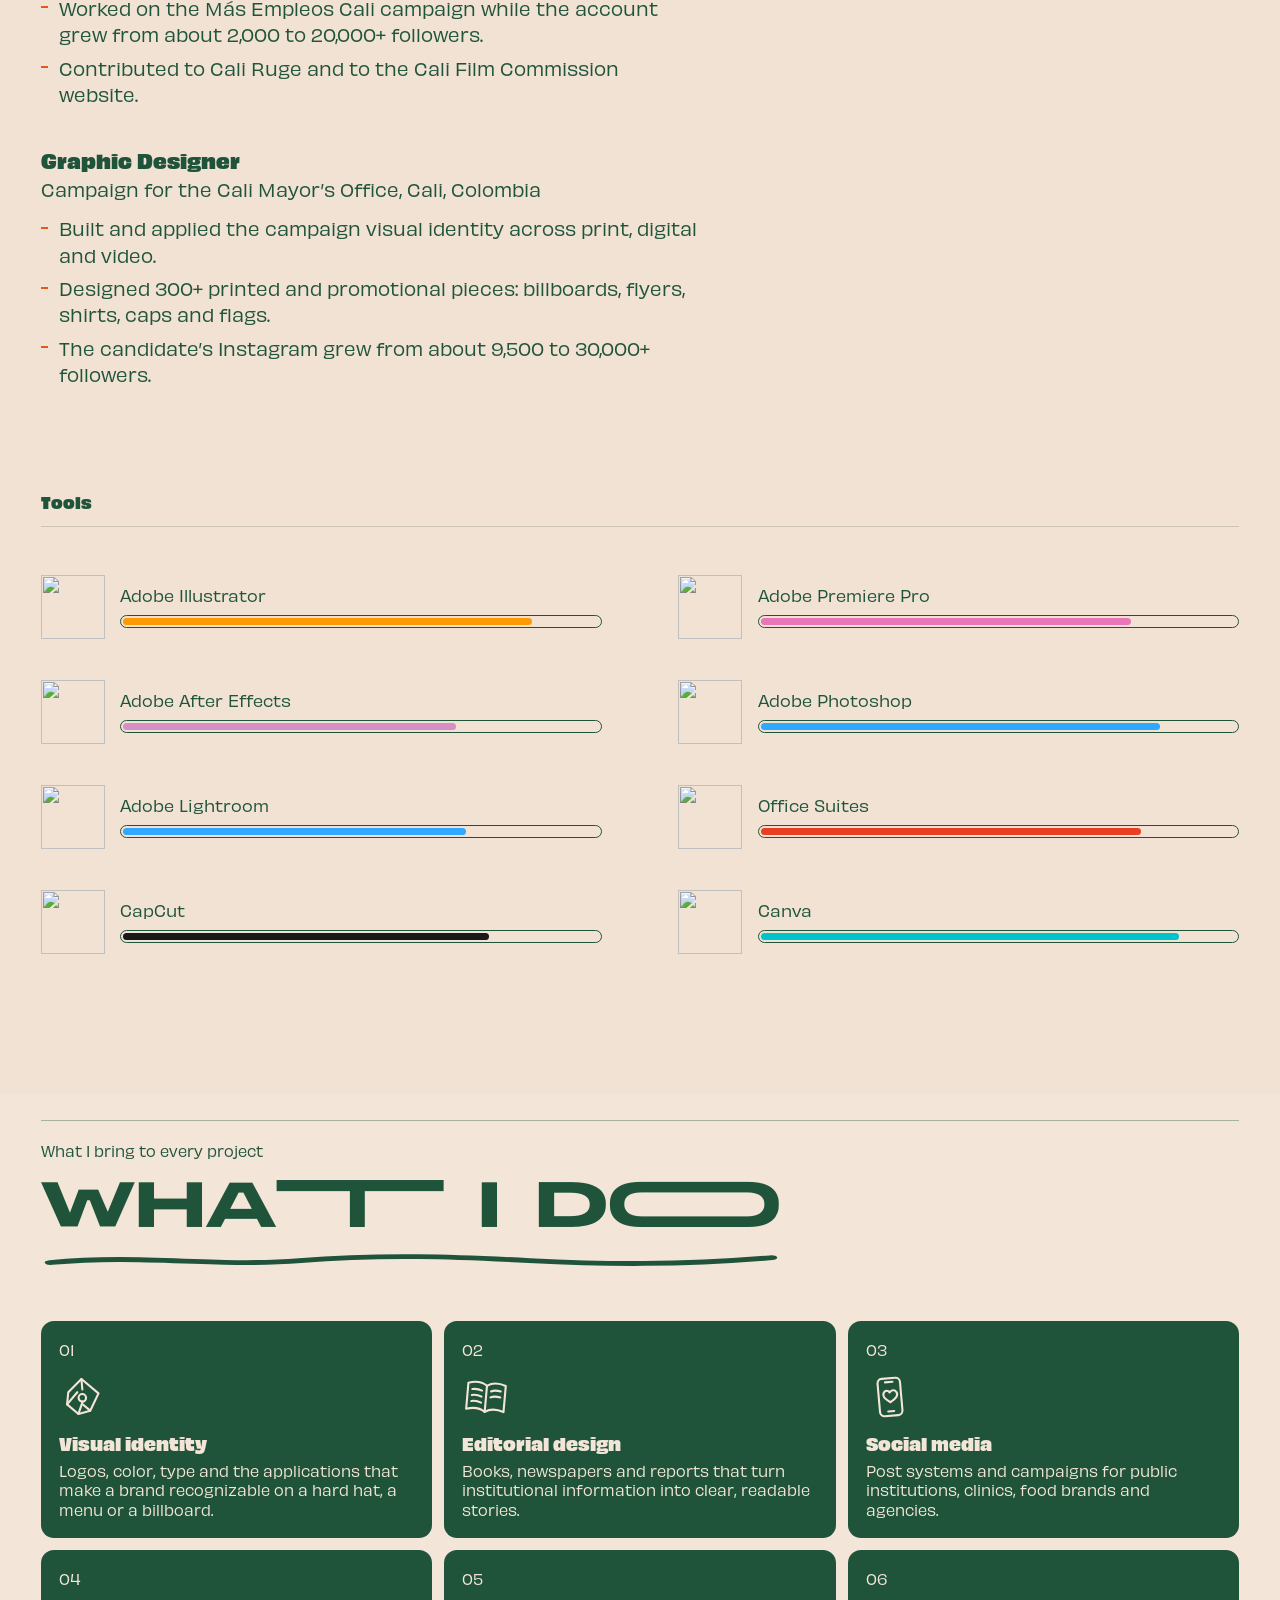
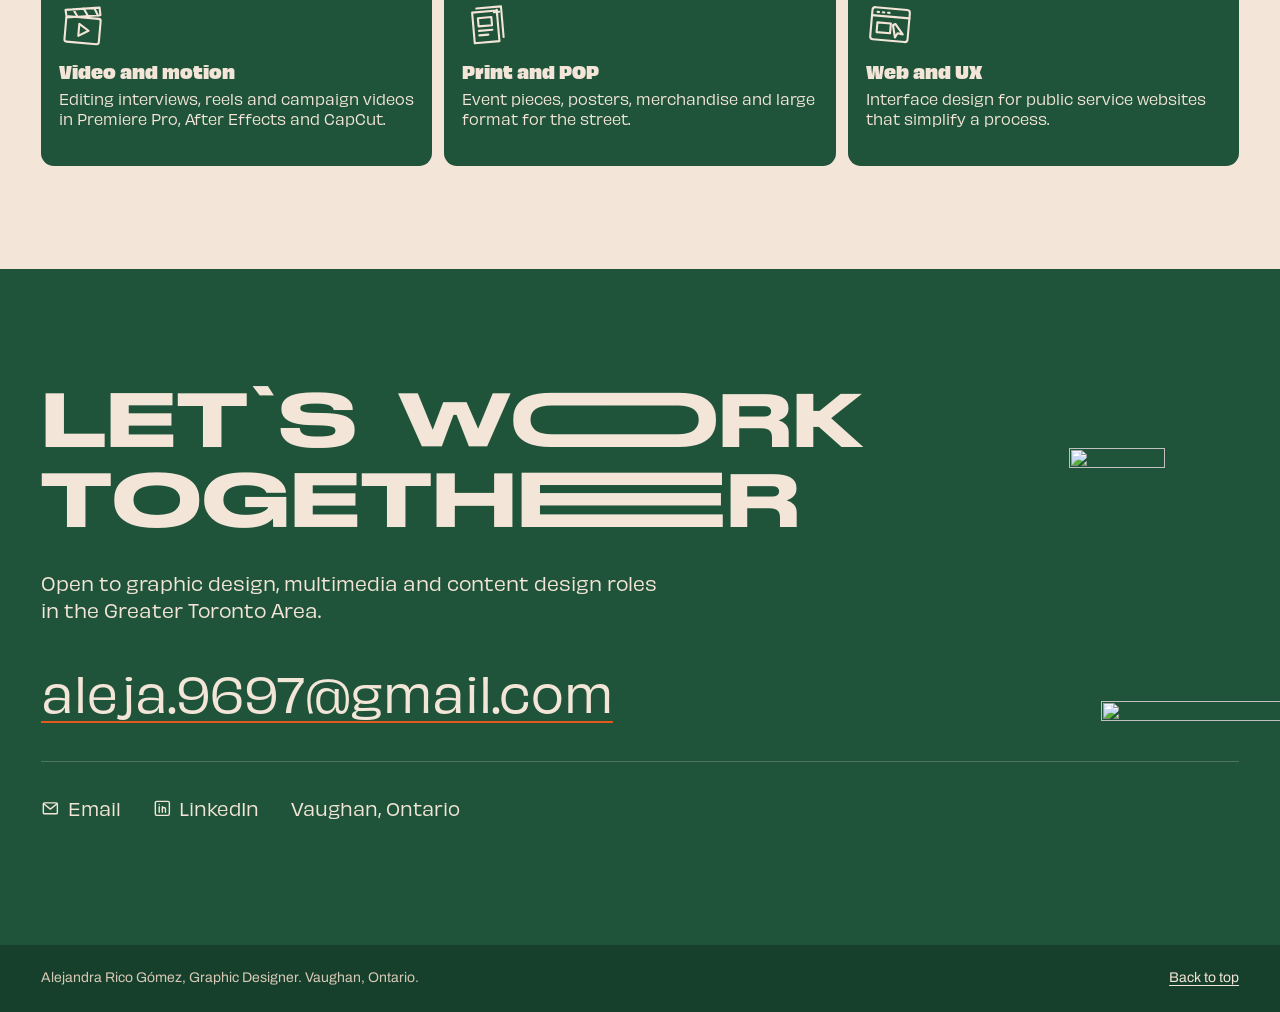
==== commit 0c1acda2: "Add downloadable CV to About page" ====
--- a/site/about/index.html
+++ b/site/about/index.html
@@ -48,6 +48,7 @@
         <div class="about-detail-copy">
           <p>That work taught me to turn complex information into design people actually read, to keep a visual system consistent across hundreds of pieces, and to make good decisions fast when deadlines are tight. I bring strategic thinking from advertising together with hands on design and video editing.</p>
           <p>I am currently completing a Master of Arts in Digital Media and Global Communications at University of Niagara Falls Canada, and I am growing toward art direction.</p>
+          <a class="about-cta" href="../assets/Alejandra_Rico_CV.pdf" download>DOWNLOAD CV <span aria-hidden="true">↓</span></a>
         </div>
       </div>
     </div>
